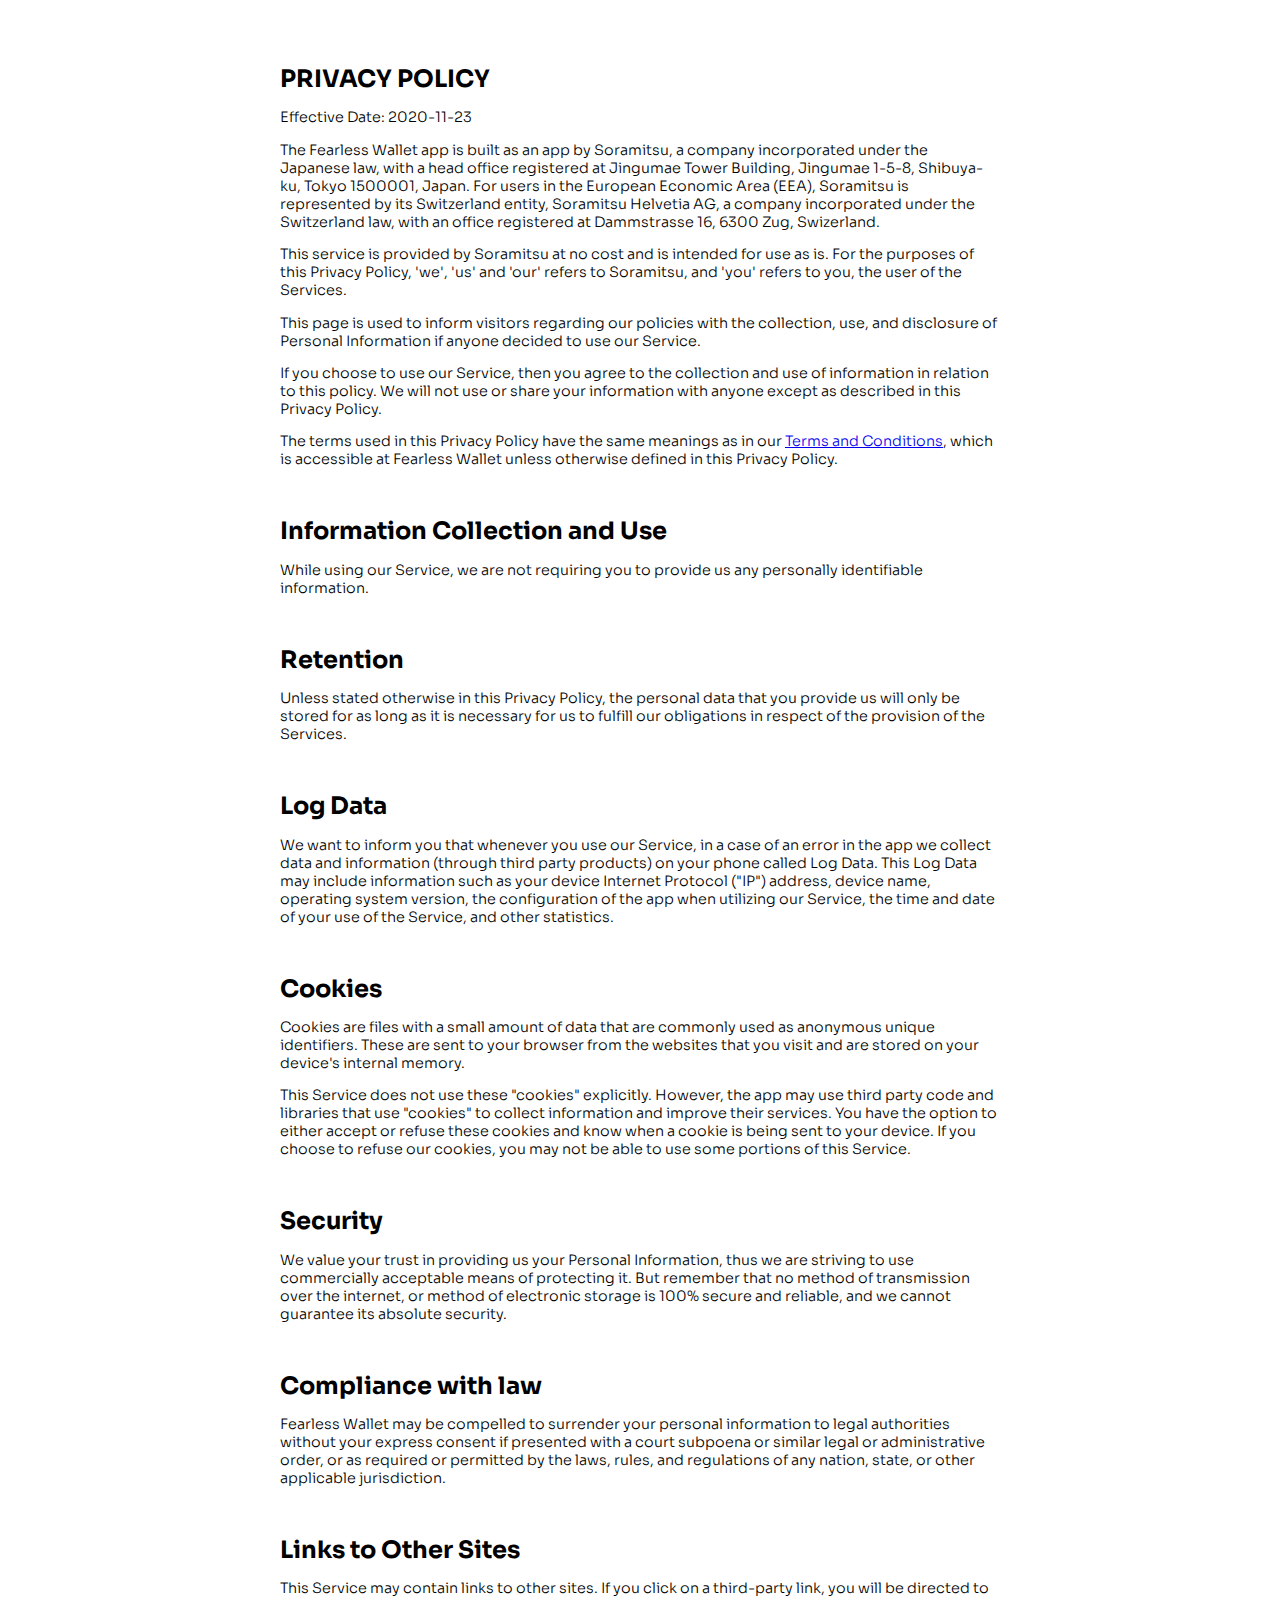
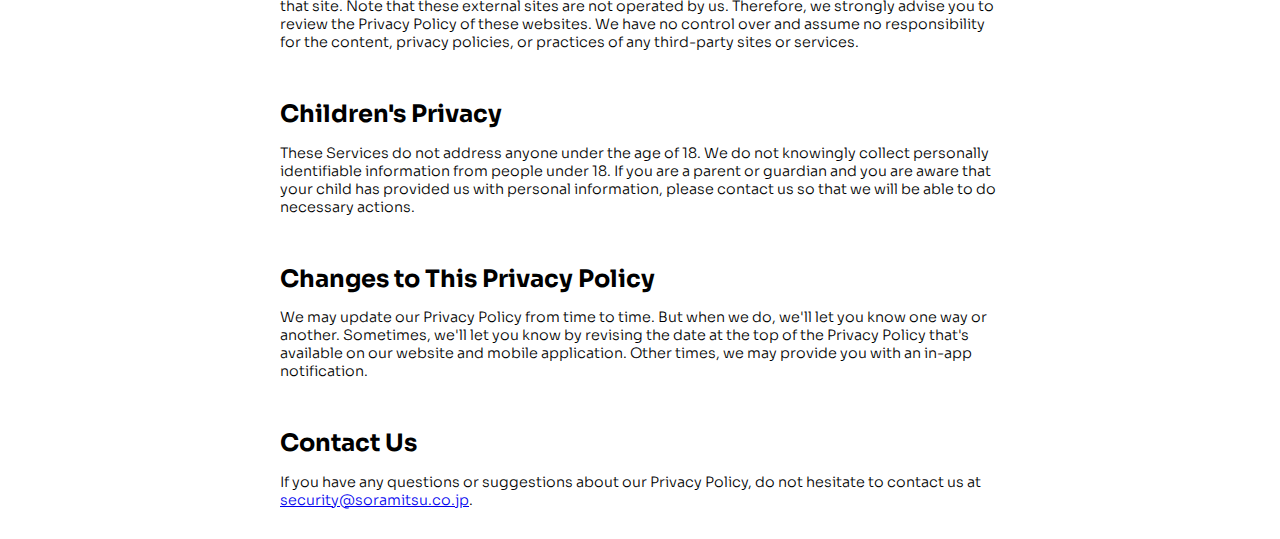
==== privacy/index.html @ eaf08caa "Update index.html" ====
<!doctype html>
<html lang="en">
<head>
    <meta charset="UTF-8">
    <meta name="viewport" content="width=device-width, height=device-height, initial-scale=1.0">
    <meta name="apple-mobile-web-app-capable" content="yes" />
	
	<link rel="apple-touch-icon" sizes="180x180" href="/apple-touch-icon.png">
	<link rel="icon" type="image/png" sizes="32x32" href="/favicon-32x32.png">
	<link rel="icon" type="image/png" sizes="16x16" href="/favicon-16x16.png">
	<link rel="manifest" href="/site.webmanifest">
	<link rel="mask-icon" href="/safari-pinned-tab.svg" color="#ff009a">
	<meta name="msapplication-TileColor" content="#ff009a">
	<meta name="theme-color" content="#ffffff">
	
    <base href="https://fearlesswallet.io/">
    <title>Fearless Wallet for the Decentralized Future on the Kusama Network</title>
	
	<meta name="title" property="title" content="Fearless Wallet for the Decentralized Future on the Kusama Network" />
	<meta name="description" property="description" content="Fearless is a mobile wallet for the Kusama network with support on iOS and Android platforms, the best user experience, fast performance, and secure storage." />
	<meta name="keywords" content="Fearless, Wallet, Kusama, Network, Decentralized, Future, Soramitsu, Polkadot, Polkaswap">
	<meta name="author" content="Soramitsu">
	
	<meta property="og:site_name" content="Fearless Wallet" />
	<meta property="og:title" content="Fearless Wallet for the Decentralized Future on the Kusama Network" />
	<meta property="og:description" content="Fearless is a mobile wallet for the Kusama network with support on iOS and Android platforms, the best user experience, fast performance, and secure storage." />
	<meta property="og:url" content="https://fearlesswallet.io/" />
	<meta property="og:type" content="website" />
	<meta property="og:image" content="https://fearlesswallet.io/fearless-share-image.jpg" />
	<meta property="og:image:secure_url" content="https://fearlesswallet.io/fearless-share-image.jpg" />
	<meta property="og:image:width" content="1280" />
	<meta property="og:image:height" content="640" />
	
	<meta name="twitter:title" content="Fearless Wallet for the Decentralized Future on the Kusama Network" />
	<meta name="twitter:card" content="summary_large_image" />
	<meta name="twitter:image" content="https://fearlesswallet.io/fearless-share-image.jpg" />
	<meta name="twitter:site" content="@fearlesswallet" />
    <meta name="twitter:description" content="Fearless is a mobile wallet for the Kusama network with support on iOS and Android platforms, the best user experience, fast performance, and secure storage." />
	
	<link rel="canonical" href="https://fearlesswallet.io/" />
    <link rel="preconnect" href="https://fonts.gstatic.com/" crossorigin>
    <link href="/css/slides.min.css?2" rel="stylesheet" type="text/css">
	<link href="/css/custom.css?6" rel="stylesheet" type="text/css">
    <link rel="stylesheet" as="font" href="https://fonts.googleapis.com/css2?family=SORA:wght@100;200;300;400;500;600;700;800&family=Material+Icons&display=swap"/>
    <style>
		.slides{font-family:'SORA',sans-serif;}
		.copy {overflow: auto; max-width: 720px; margin: auto; overflow: auto; padding: .5em;}
		h1, h2 {margin: 2em 0 .5em; font-size: 1.5em; font-weight: 700;}
		p {font-size: .9em; font-weight: 300;}
	    	a {text-decoration: underline;}
	</style>
	
</head>

<body class="slides stack animated noPreload">
	
<section class="slide fade-0 kenBurns">
  <div class="content">
    <div class="container">
      <div class="wrap">
		  <div class="ae-0 copy">
			  <h1>PRIVACY POLICY</h1>
			  <p>Effective Date: 2020-11-23</p>
			  <p>The Fearless Wallet app is built as an app by Soramitsu, a company incorporated under the Japanese law, with a head office registered at Jingumae Tower Building, Jingumae 1-5-8, Shibuya-ku, Tokyo 1500001, Japan. For users in the European Economic Area (EEA), Soramitsu is represented by its Switzerland entity, Soramitsu Helvetia AG, a company incorporated under the Switzerland law, with an office registered at Dammstrasse 16, 6300 Zug, Swizerland.</p>
			  <p>This service is provided by Soramitsu at no cost and is intended for use as is. For the purposes of this Privacy Policy, 'we', 'us' and 'our' refers to Soramitsu, and 'you' refers to you, the user of the Services.</p>
			  <p>This page is used to inform visitors regarding our policies with the collection, use, and disclosure of Personal Information if anyone decided to use our Service.</p>
			  <p>If you choose to use our Service, then you agree to the collection and use of information in relation to this policy. We will not use or share your information with anyone except as described in this Privacy Policy.</p>
			  <p>The terms used in this Privacy Policy have the same meanings as in our <a href="https://fearlesswallet.io/terms" target="_blank">Terms and Conditions</a>, which is accessible at Fearless Wallet unless otherwise defined in this Privacy Policy.</p>
			  <h2>Information Collection and Use</h2>
			  <p>While using our Service, we are not requiring you to provide us any personally identifiable information.</p>
			  <h2>Retention</h2>
			  <p>Unless stated otherwise in this Privacy Policy, the personal data that you provide us will only be stored for as long as it is necessary for us to fulfill our obligations in respect of the provision of the Services.</p>
			  <h2>Log Data</h2>
			  <p>We want to inform you that whenever you use our Service, in a case of an error in the app we collect data and information (through third party products) on your phone called Log Data. This Log Data may include information such as your device Internet Protocol ("IP") address, device name, operating system version, the configuration of the app when utilizing our Service, the time and date of your use of the Service, and other statistics.</p>
			  <h2>Cookies</h2>
			  <p>Cookies are files with a small amount of data that are commonly used as anonymous unique identifiers. These are sent to your browser from the websites that you visit and are stored on your device's internal memory.</p>
			  <p>This Service does not use these "cookies" explicitly. However, the app may use third party code and libraries that use "cookies" to collect information and improve their services. You have the option to either accept or refuse these cookies and know when a cookie is being sent to your device. If you choose to refuse our cookies, you may not be able to use some portions of this Service.</p>
			  <h2>Security</h2>
			  <p>We value your trust in providing us your Personal Information, thus we are striving to use commercially acceptable means of protecting it. But remember that no method of transmission over the internet, or method of electronic storage is 100% secure and reliable, and we cannot guarantee its absolute security.</p>
			  <h2>Compliance with law</h2>
			  <p>Fearless Wallet may be compelled to surrender your personal information to legal authorities without your express consent if presented with a court subpoena or similar legal or administrative order, or as required or permitted by the laws, rules, and regulations of any nation, state, or other applicable jurisdiction.</p>
			  <h2>Links to Other Sites</h2>
			  <p>This Service may contain links to other sites. If you click on a third-party link, you will be directed to that site. Note that these external sites are not operated by us. Therefore, we strongly advise you to review the Privacy Policy of these websites. We have no control over and assume no responsibility for the content, privacy policies, or practices of any third-party sites or services.</p>
			  <h2>Children's Privacy</h2>
			  <p>These Services do not address anyone under the age of 18. We do not knowingly collect personally identifiable information from people under 18. If you are a parent or guardian and you are aware that your child has provided us with personal information, please contact us so that we will be able to do necessary actions.</p>
			  <h2>Changes to This Privacy Policy</h2>
			  <p>We may update our Privacy Policy from time to time. But when we do, we'll let you know one way or another. Sometimes, we'll let you know by revising the date at the top of the Privacy Policy that's available on our website and mobile application. Other times, we may provide you with an in-app notification.</p>
			  <h2>Contact Us</h2>
			  <p>If you have any questions or suggestions about our Privacy Policy, do not hesitate to contact us at <a href="mailto:security@soramitsu.co.jp">security@soramitsu.co.jp</a>.</p>
		  </div>
		</div>
	  </div>
	</div>
</section>
<script src="https://ajax.googleapis.com/ajax/libs/jquery/3.5.1/jquery.min.js"></script>
<script src="/js/slides.min.js?2" type="text/javascript"></script>
<script src="/js/custom.js?3" type="text/javascript"></script>
</body>
</html>
---- css/slides.min.css ----
@charset "UTF-8";body,html,img{max-width:100%}.material-icons,.slides{-webkit-font-smoothing:antialiased}.button svg,.button svg *{pointer-events:none!important}.button,.container .wrap,.slides-form.center input,.slides-form.center textarea{text-align:center}.dialog,body,html{-webkit-tap-highlight-color:transparent}a,abbr,acronym,address,applet,article,aside,audio,b,big,blockquote,body,canvas,caption,center,cite,code,dd,del,details,dfn,div,dl,dt,em,embed,fieldset,figcaption,figure,footer,form,h1,h2,h3,h4,h5,h6,header,hgroup,hr,html,i,iframe,img,ins,kbd,label,legend,li,mark,menu,nav,object,ol,output,p,pre,q,ruby,s,samp,section,small,span,strike,strong,sub,summary,sup,table,tbody,td,tfoot,th,thead,time,tr,tt,u,ul,var,video{border:0;vertical-align:baseline;margin:0;padding:0}article,aside,details,figcaption,figure,footer,header,hgroup,menu,nav,section{display:block}.button,.button.actionButton,.dot,.dot:after,.material-icons,img{display:inline-block}li,ol,ul{list-style:none}blockquote,q{quotes:none}blockquote:after,blockquote:before,q:after,q:before{content:none}table{border-collapse:collapse;border-spacing:0}b,strong{font-weight:600}html{position:static!important;top:0!important;box-sizing:border-box;margin:0;padding:0;overflow:hidden;-webkit-backface-visibility:hidden;backface-visibility:hidden}*,:after,:before{box-sizing:inherit}body{width:100%;height:100%}body,html{overflow-x:hidden}html.scrollable,html.scrollable body{overflow-y:auto;-webkit-overflow-scrolling:touch}.button,.content,.slide{overflow:hidden}img.round{border-radius:999px}img.rounded{border-radius:6px}.slides{color:#fff;fill:#fff;-webkit-hyphens:none;-ms-hyphens:none;hyphens:none;background:#1a0022}.slides.bodyWhite{background:#fff}.slides.desktopSwipe{cursor:-webkit-grab}.slides.desktopSwipe:active{cursor:-webkit-grabbing}.slides.desktopSwipe .slide .container .wrap{cursor:inherit}.button{border-radius:3px;padding:14px 22px;color:#fff;border:none;outline:0;text-decoration:none;background:#1a0022;font-size:16px;line-height:1.5;font-weight:500;vertical-align:top;cursor:pointer;-webkit-backface-visibility:hidden;backface-visibility:hidden;letter-spacing:normal!important;position:relative;white-space:nowrap;transform:translate3d(0,0,0);box-shadow:0 1px 4px rgba(0,0,0,.1),0 2px 6px rgba(0,0,0,.1);-webkit-appearance:none;margin-bottom:10px;transition:.3s;-webkit-user-select:none!important;-moz-user-select:none!important;-ms-user-select:none!important;user-select:none!important}.button .material-icons,.button svg{vertical-align:middle;position:relative}.content,.slide.active{-webkit-backface-visibility:hidden}.button.actionButton:hover:not(:active),.button:hover{transform:translateY(0)!important}@media (max-width:767px){.button{max-width:100%;white-space:normal}}.material-icons,.music-96 .sc-trackslist a,.navigation li[data-title]:before,.noBr,.nobr,.nowrap,.panel .sections .menu,.panel .sections>div,.truncate{white-space:nowrap}.popup .button,.slide .button{margin-left:5px;margin-right:5px}.popup .button.small,.slide .button.small{margin-left:4px;margin-right:4px}.button.wide{margin-left:0!important;margin-right:0!important}.button .material-icons{margin-right:8px;font-size:20px;top:-2px;-webkit-user-select:none!important;-moz-user-select:none!important;-ms-user-select:none!important;user-select:none!important}.button .material-icons.small{font-size:17px;bottom:1px}.button .material-icons.right{margin-left:8px;margin-right:0}.button svg{width:20px;height:20px;margin-top:-3px;margin-right:10px}.button svg.right{margin-right:0;margin-left:10px}.button.actionButton{height:42px;width:42px;padding:12px;border-radius:25px;z-index:999;background:rgba(0,0,0,.3);line-height:1;box-shadow:0 0 0 1px rgba(255,255,255,.05);cursor:pointer;-ms-touch-action:manipulation;touch-action:manipulation;vertical-align:top}.button.actionButton svg{width:18px;height:18px;fill:#fff!important;top:2px;vertical-align:bottom}.button.actionButton svg,.button.play svg,.button:not(.stroke) svg,.panel svg:not(.noFill),.slide.whiteSlide .button.actionButton svg{fill:#fff}.button.actionButton .material-icons{margin:0;position:relative;left:-3px;top:-3px;font-size:24px}.button.actionButton.big{width:50px;height:50px;padding:16px}.button.actionButton.big .material-icons{font-size:24px}.button.actionButton.big svg{width:22px;height:22px;left:-2px;top:0}.button.actionButton.stroke{box-shadow:none;padding:10px}.button.actionButton.rounded{border-radius:6px}.button.actionButton.sound [class*=sound-]{position:absolute;opacity:0;transition:.5s;left:13px;top:16px}.button.actionButton.sound.stroke [class*=sound-]{left:11px;top:14px}.button.actionButton.sound.playing .sound-on,.button.actionButton.sound:not(.playing) .sound-off{opacity:1}.button.actionButton.transparent{background-color:transparent}.button.stroke,.button.thin-stroke{background-color:transparent!important;color:#1a0022}.button:hover{box-shadow:0 2px 4px rgba(0,0,0,.15),0 3px 9px rgba(0,0,0,.15);opacity:1;transition:.35s!important}.button:hover:after{opacity:.5}.button:active{box-shadow:0 3px 6px 0 rgba(0,0,0,.1),0 0 10px 0 rgba(0,0,0,.1),0 1px 4px -1px rgba(0,0,0,.1);transform:translateY(2px)!important;transition:.35s!important}.button.shade:after,.dot:after{transition:.25s;content:""}.button:active:after{opacity:1}.button.uppercase{font-size:15px;padding-top:15px;padding-bottom:15px}.button.lowercase{text-transform:lowercase;letter-spacing:0;font-weight:300}.button.round{border-radius:99px;padding-left:28px;padding-right:28px}.button.rounded{border-radius:6px}.button.rectangular{border-radius:1px}.button.square{border-radius:0}.button.thin-stroke{font-weight:300;border:1px solid;padding:13px 21px}.slide.whiteSlide .button.thin-stroke{color:#1a0022}.button.thin-stroke.small{padding:9px 15px}.button.stroke{border:2px solid;padding:12px 20px}.slide.whiteSlide .button.stroke{color:#1a0022}.button.stroke.round{padding-left:26px;padding-right:26px}.button.stroke.uppercase{padding-top:13px;padding-bottom:13px}.button.stroke.uppercase svg{margin-bottom:-2px}.button.stroke.uppercase.small{padding:11px 15px}.button.stroke.small{border:1px solid;padding-top:9px;padding-bottom:9px}@media (min-width:768px){.button.stroke.big{padding:14px 28px}.button.stroke.big.uppercase{padding-top:16px;padding-bottom:16px}}.button.stroke:not(.flat):hover{box-shadow:inset 0 -100px 0 rgba(41,41,41,.05),0 4px 6px 0 rgba(0,0,0,.1),0 1px 10px 0 rgba(0,0,0,.1),0 2px 4px -1px rgba(0,0,0,.1)}.button.empty,.button.flat:not(:hover){box-shadow:none}.button.small{font-size:15px;font-weight:500;padding:10px 16px}.button.small .material-icons{vertical-align:bottom;position:relative;font-size:18px;margin-right:8px;bottom:1px}.button.small .material-icons.right{margin-left:8px;margin-right:0}.button.small svg{width:16px;height:16px;margin-right:10px;top:0}.button.small svg.right{margin-right:0;margin-left:10px}.button.small.round{padding-left:18px;padding-right:18px}.button.small.rounded{border-radius:6px}.button.small.uppercase{font-size:12px;padding:12px 16px;letter-spacing:.125em}.button.small.uppercase.round{padding-left:19px;padding-right:19px}@media (min-width:768px){.button.big{font-size:20px;padding:16px 26px}.button.big.round{padding-left:28px;padding-right:28px}.button.big.rounded{border-radius:7px}.button.big.uppercase{font-size:16px;padding:19px 28px}.button.big.uppercase.round{padding-left:32px;padding-right:32px}.button.big .material-icons{margin-right:10px;font-size:24px;top:-2px}.button.big .material-icons.right{margin-left:10px;margin-right:0}.button.big svg{width:24px;height:24px;margin-right:11px;top:0}.button.big svg.right{margin-right:0;margin-left:11px}}.button.empty,.button.hollow{padding:0!important;background-color:transparent!important;font-size:0!important}.button.empty{margin:0}.button.hollow{box-shadow:none!important}.button.hollow svg{margin:0}.button.shade{position:relative}.button.shade:after{position:absolute;top:0;left:0;width:100%;height:100%;background:#292929;opacity:0}.button.shade:hover:after{opacity:.15}.button.shade:active:after{opacity:.2}.button.play{width:90px;height:90px;border-radius:50%;padding:27px;margin-left:0;margin-right:0}.button.play svg{width:35px;height:36px;margin:0}.button.play.small{width:60px;height:60px;border-radius:50%;padding:22px 19px}.button.play.small svg{fill:#fff;width:23px;height:23px;top:-3px}.button.play:hover{transform:scale(1.05)}.button.gradient{position:relative}.button.gradient:before{content:"";position:absolute;top:0;left:0;width:100%;height:100%;background:linear-gradient(to bottom,#fff 0,#1a0022 100%);z-index:-1;opacity:.1}.form-group-left{border-top-right-radius:0!important;border-bottom-right-radius:0!important;margin-right:0!important}.form-group-center{border-radius:0!important;margin-right:0!important;margin-left:0!important}.form-group-right{border-top-left-radius:0!important;border-bottom-left-radius:0!important;margin-left:0!important}.slide.whiteSlide .button.white:hover{box-shadow:0 4px 6px 0 rgba(0,0,0,.1),0 1px 10px 0 rgba(0,0,0,.1)}.slide.whiteSlide .button.white:hover:after{opacity:.3}.roundButton{border-radius:50px;height:50px;width:50px;padding:14px;margin:5px}.roundButton svg{bottom:2px}@media (max-width:319px){.button.uppercase,.uppercase{letter-spacing:.07em}}.button.uppercase{letter-spacing:.125em!important;text-indent:-.1em!important;font-weight:700!important}.material-icons{font-family:"Material Icons";font-weight:400;font-style:normal;font-size:24px;line-height:1;text-transform:none;letter-spacing:normal;word-wrap:normal;direction:ltr;text-rendering:optimizeLegibility;-moz-osx-font-smoothing:grayscale;-webkit-font-feature-settings:"liga";font-feature-settings:"liga"}.material-icons.md-18{font-size:18px}.material-icons.md-24{font-size:24px}.material-icons.md-36{font-size:36px}.material-icons.md-48{font-size:48px}.slide.whiteSlide svg:not(.noFill){fill:#1a0022}.embedContainer,.svgContainer{position:relative;width:100%;height:0;padding:0}.embedContainer .scale,.svgContainer svg.scale{position:absolute;height:100%;width:100%;left:0;top:0}.dots{font-size:0}.dot{padding:7px}.dot:after{width:6px;height:6px;background:#fff;border-radius:50%;opacity:.5}.dot.big .dot:after{width:14px;height:14px}.slide.whiteSlide .dot:after{background:#1a0022}.slides:not(.mobile).dot:hover:after{transform:scale(1.333333);opacity:1}.dot.selected:after,.dot:active:after{opacity:1;transform:scale(1.675)}.tabs{color:#fff;max-width:260px;border-radius:5px}.tabs li{padding:16px 20px;letter-spacing:2.5px;font-size:12px;transition:.15s;margin-top:-1px;border:1px solid rgba(255,255,255,.3)}.tabs li:not(:last-child){border-bottom:0}.tabs li:first-child{border-radius:6px 6px 0 0}.tabs li:last-child{border-radius:0 0 6px 6px}.tabs li.selected{background:#fff;color:#1a0022}.slide.whiteSlide .tabs li{border-color:#e5e5e5;color:#1a0022}.slide.whiteSlide .tabs li.selected{background:#1a0022;border-color:#1a0022;color:#fff}.links li{font-size:17px;letter-spacing:0;padding:4px 0}.slides-form,.slides-form button{font-family:inherit}.slides-form .label,.slides-form label{display:block;font-size:14px;margin-top:12px;margin-bottom:2px}.slides-form .label.uppercase,.slides-form label.uppercase{font-size:14px}.slides-form input[type=email],.slides-form input[type=name],.slides-form input[type=number],.slides-form input[type=password],.slides-form input[type=tel],.slides-form input[type=text],.slides-form select,.slides-form textarea{font-family:inherit;position:relative;background:#fff;padding:16px;border:none;font-size:16px;color:#242424;outline:0;border-radius:3px;width:100%;-webkit-appearance:none;-moz-appearance:none;appearance:none;border:1px solid rgba(0,0,0,.1);transition:.15s}.slides-form input[type=email].flat,.slides-form input[type=email]:focus,.slides-form input[type=email]:hover,.slides-form input[type=name].flat,.slides-form input[type=name]:focus,.slides-form input[type=name]:hover,.slides-form input[type=number].flat,.slides-form input[type=number]:focus,.slides-form input[type=number]:hover,.slides-form input[type=password].flat,.slides-form input[type=password]:focus,.slides-form input[type=password]:hover,.slides-form input[type=tel].flat,.slides-form input[type=tel]:focus,.slides-form input[type=tel]:hover,.slides-form input[type=text].flat,.slides-form input[type=text]:focus,.slides-form input[type=text]:hover,.slides-form select.flat,.slides-form select:focus,.slides-form select:hover,.slides-form textarea.flat,.slides-form textarea:focus,.slides-form textarea:hover{border-color:rgba(0,0,0,.2)}.slides-form input[type=email]:focus,.slides-form input[type=name]:focus,.slides-form input[type=number]:focus,.slides-form input[type=password]:focus,.slides-form input[type=tel]:focus,.slides-form input[type=text]:focus,.slides-form select:focus,.slides-form textarea:focus{border-color:#2196F3;z-index:10}.slides-form input[type=email]:focus::-webkit-input-placeholder,.slides-form input[type=name]:focus::-webkit-input-placeholder,.slides-form input[type=number]:focus::-webkit-input-placeholder,.slides-form input[type=password]:focus::-webkit-input-placeholder,.slides-form input[type=tel]:focus::-webkit-input-placeholder,.slides-form input[type=text]:focus::-webkit-input-placeholder,.slides-form select:focus::-webkit-input-placeholder,.slides-form textarea:focus::-webkit-input-placeholder{color:#242424;font-weight:400;opacity:0}.slides-form input[type=email]:focus:-moz-placeholder,.slides-form input[type=name]:focus:-moz-placeholder,.slides-form input[type=number]:focus:-moz-placeholder,.slides-form input[type=password]:focus:-moz-placeholder,.slides-form input[type=tel]:focus:-moz-placeholder,.slides-form input[type=text]:focus:-moz-placeholder,.slides-form select:focus:-moz-placeholder,.slides-form textarea:focus:-moz-placeholder{color:#242424;font-weight:400;opacity:0}.slides-form input[type=email]:focus::-moz-placeholder,.slides-form input[type=name]:focus::-moz-placeholder,.slides-form input[type=number]:focus::-moz-placeholder,.slides-form input[type=password]:focus::-moz-placeholder,.slides-form input[type=tel]:focus::-moz-placeholder,.slides-form input[type=text]:focus::-moz-placeholder,.slides-form select:focus::-moz-placeholder,.slides-form textarea:focus::-moz-placeholder{color:#242424;font-weight:400;opacity:0}.slides-form input[type=email]:focus:-ms-input-placeholder,.slides-form input[type=name]:focus:-ms-input-placeholder,.slides-form input[type=number]:focus:-ms-input-placeholder,.slides-form input[type=password]:focus:-ms-input-placeholder,.slides-form input[type=tel]:focus:-ms-input-placeholder,.slides-form input[type=text]:focus:-ms-input-placeholder,.slides-form select:focus:-ms-input-placeholder,.slides-form textarea:focus:-ms-input-placeholder{color:#242424;font-weight:400;opacity:0}.slides-form input[type=email]:not(textarea).round,.slides-form input[type=name]:not(textarea).round,.slides-form input[type=number]:not(textarea).round,.slides-form input[type=password]:not(textarea).round,.slides-form input[type=tel]:not(textarea).round,.slides-form input[type=text]:not(textarea).round,.slides-form select:not(textarea).round,.slides-form textarea:not(textarea).round{border-radius:22px;padding-left:22px;padding-right:22px}.slides-form input[type=email].rounded,.slides-form input[type=name].rounded,.slides-form input[type=number].rounded,.slides-form input[type=password].rounded,.slides-form input[type=tel].rounded,.slides-form input[type=text].rounded,.slides-form select.rounded,.slides-form textarea.rounded{border-radius:6px}.slides-form input[type=email]:after,.slides-form input[type=name]:after,.slides-form input[type=number]:after,.slides-form input[type=password]:after,.slides-form input[type=tel]:after,.slides-form input[type=text]:after,.slides-form select:after,.slides-form textarea:after{content:"";position:absolute;top:0;left:0;right:0;bottom:0;background:#fff}@media (min-width:768px){.slides-form input[type=email],.slides-form input[type=name],.slides-form input[type=number],.slides-form input[type=password],.slides-form input[type=tel],.slides-form input[type=text],.slides-form select,.slides-form textarea{max-width:300px}}.slides-form input[type=email]::-webkit-input-placeholder,.slides-form input[type=name]::-webkit-input-placeholder,.slides-form input[type=number]::-webkit-input-placeholder,.slides-form input[type=password]::-webkit-input-placeholder,.slides-form input[type=tel]::-webkit-input-placeholder,.slides-form input[type=text]::-webkit-input-placeholder,.slides-form select::-webkit-input-placeholder,.slides-form textarea::-webkit-input-placeholder{color:#242424;font-weight:400;opacity:.5}.slides-form input[type=email]:-moz-placeholder,.slides-form input[type=name]:-moz-placeholder,.slides-form input[type=number]:-moz-placeholder,.slides-form input[type=password]:-moz-placeholder,.slides-form input[type=tel]:-moz-placeholder,.slides-form input[type=text]:-moz-placeholder,.slides-form select:-moz-placeholder,.slides-form textarea:-moz-placeholder{color:#242424;font-weight:400;opacity:.5}.slides-form input[type=email]::-moz-placeholder,.slides-form input[type=name]::-moz-placeholder,.slides-form input[type=number]::-moz-placeholder,.slides-form input[type=password]::-moz-placeholder,.slides-form input[type=tel]::-moz-placeholder,.slides-form input[type=text]::-moz-placeholder,.slides-form select::-moz-placeholder,.slides-form textarea::-moz-placeholder{color:#242424;font-weight:400;opacity:.5}.slides-form input[type=email]:-ms-input-placeholder,.slides-form input[type=name]:-ms-input-placeholder,.slides-form input[type=number]:-ms-input-placeholder,.slides-form input[type=password]:-ms-input-placeholder,.slides-form input[type=tel]:-ms-input-placeholder,.slides-form input[type=text]:-ms-input-placeholder,.slides-form select:-ms-input-placeholder,.slides-form textarea:-ms-input-placeholder{color:#242424;font-weight:400;opacity:.5}.slides-form input[type=email],.slides-form input[type=name],.slides-form input[type=number],.slides-form input[type=password],.slides-form input[type=tel],.slides-form input[type=text],.slides-form select{height:52px;padding:0 16px}.slides-form textarea{font-weight:400;line-height:1.5;padding-top:10px!important;max-height:200px;max-width:100%;min-height:52px}.slides-form textarea.d{border-radius:15px!important}.slides-form textarea.round{border-radius:22px!important}.slides-form select{background-image:url('data:image/svg+xml;charset=UTF-8,<svg xmlns="http://www.w3.org/2000/svg" width="37" height="7"><path fill="rgb(23,23,23)" d="M14.022 0l5.978 6 6-6z"/></svg>');background-repeat:no-repeat;background-position:right;-webkit-appearance:none;-moz-appearance:none;appearance:none}.slides-form button[type=submit],.slides-form input[type=email],.slides-form input[type=name],.slides-form input[type=number],.slides-form input[type=password],.slides-form input[type=submit],.slides-form input[type=tel],.slides-form input[type=text],.slides-form select,.slides-form textarea{margin:5px}@media (min-width:768px){.slides-form button[type=submit],.slides-form input[type=email],.slides-form input[type=name],.slides-form input[type=number],.slides-form input[type=password],.slides-form input[type=submit],.slides-form input[type=tel],.slides-form input[type=text],.slides-form select,.slides-form textarea{max-width:300px}}@media (max-width:768px){.slides-form button[type=submit],.slides-form input[type=email],.slides-form input[type=name],.slides-form input[type=number],.slides-form input[type=password],.slides-form input[type=submit],.slides-form input[type=tel],.slides-form input[type=text],.slides-form select,.slides-form textarea{margin-left:auto!important;margin-right:auto!important;width:100%;display:block!important}}.slides-form button[type=submit].wide,.slides-form input[type=email].wide,.slides-form input[type=name].wide,.slides-form input[type=number].wide,.slides-form input[type=password].wide,.slides-form input[type=submit].wide,.slides-form input[type=tel].wide,.slides-form input[type=text].wide,.slides-form label.wide,.slides-form select.wide,.slides-form textarea.wide{max-width:100%;width:100%;margin-left:0!important;margin-right:0!important}@media (min-width:769px){.slides-form input.pair{width:50%!important;max-width:50%!important;border-top-right-radius:0!important;border-bottom-right-radius:0!important;margin-left:0;margin-right:0}.slides-form input.pair+.pair{width:calc(50% + 1px)!important;max-width:calc(50% + 1px)!important;margin-left:-1px;border-radius:0 3px 3px 0!important}}.toLeft,[class*=fix-]{margin-right:auto!important}.container,.content,.popup:not(.youtube) .background iframe,.slide,.slide:not(.youtube) .background iframe{width:100%;height:100%}.slide{position:fixed;background:#1a0022;color:#fff;z-index:10}.slide.active{transform-style:preserve-3d;backface-visibility:hidden}.mobile .slide{visibility:hidden}.mobile .slide.active{visibility:visible}.slide.whiteSlide{color:#1a0022;background:#fff}.content{position:absolute;backface-visibility:hidden;top:0;left:0;z-index:100;-webkit-overflow-scrolling:touch}.content.scrollBar,.sidebar{overflow-y:auto}.windows .defaultScroll .content{overflow:auto;overflow-x:hidden}.mobile .content{overflow:auto;overflow-x:hidden;-webkit-overflow-scrolling:touch}.container .wrap .overflowHidden,.pad,.slide.video .background,.videoThumbnail{overflow:hidden}.fade .content{background:rgba(0,0,0,.6)}.dropdown.share li:after,.fade-1 .content{background:rgba(0,0,0,.1)}.fade-2 .content{background:rgba(0,0,0,.2)}.fade-3 .content{background:rgba(0,0,0,.3)}.fade-4 .content{background:rgba(0,0,0,.4)}.fade-5 .content{background:rgba(0,0,0,.5)}.fade-6 .content{background:rgba(0,0,0,.6)}.fade-7 .content{background:rgba(0,0,0,.7)}.fade-8 .content{background:rgba(0,0,0,.8)}.fade-9 .content{background:rgba(0,0,0,.9)}.whiteSlide[class*=fade] .content{background:rgba(255,255,255,.85)}.container{display:table;table-layout:fixed;position:relative}.container .wrap{display:table-cell;vertical-align:middle;overflow:hidden}.container .wrap .spaceWrap,.container .wrap.spaceWrap,.container .wrap:not(.noSpaces){padding:120px calc(8% + 15px)}.container .wrap *{-webkit-user-select:text;-moz-user-select:text;-ms-user-select:text;user-select:text}.popup .background,.slide .background{position:absolute;top:0;left:0;width:100%;height:100%;background-position:center;background-size:cover;-webkit-backface-visibility:hidden;backface-visibility:hidden}.popup .background iframe,.slide .background iframe{border:0;position:absolute;top:0;left:0}.pad,.videoThumbnail.rounded{border-radius:6px}.fix-1-12{max-width:80px!important}.fix-2-12{max-width:180px!important}.fix-3-12{max-width:280px!important}.fix-4-12{max-width:380px!important}.fix-5-12{max-width:480px!important}.fix-6-12{max-width:580px!important}.fix-7-12{max-width:680px!important}.fix-8-12{max-width:780px!important}.fix-9-12{max-width:880px!important}.fix-10-12{max-width:980px!important}.fix-11-12{max-width:1080px!important}.fix-12-12{max-width:1180px!important}[class*=fix-]{width:100%!important;margin-left:auto!important;float:none}.toLeft{margin-left:0!important}.toCenter,.toRight{margin-left:auto!important}.toRight{margin-right:0!important;float:right}.toCenter{margin-right:auto!important}.dropdownTrigger,.popupTrigger,.sidebarTrigger{cursor:pointer}.shiftImage{margin-top:-15%;margin-bottom:-100%}.shiftImageVertical{margin-right:-100%;max-width:none}.slide.video .background video{position:absolute;top:50%;left:50%;min-width:100%;min-height:100%;width:auto;height:auto;z-index:-100;transform:translateX(-50%) translateY(-50%);background-size:cover}.slide.video .background video::-webkit-media-controls{display:none!important}.slide.video .background video::-webkit-media-controls-panel{display:none!important;-webkit-appearance:none}.slide.video .background video::-webkit-media-controls-start-playback-button{display:none!important;-webkit-appearance:none}html:not(.mobile) .slide.video .background[style]{background:0 0!important}.mobile .slide.video .background[style] video{display:none}.videoThumbnail{cursor:pointer;position:relative;font-size:0;line-height:0;transition:.5s}.videoThumbnail:before{content:"";position:absolute;top:0;left:0;height:100%;width:100%;background:url(../assets/svg/video-icon.svg) center center no-repeat;transition:.5s}.videoThumbnail:not(.noTint):hover:after{background-color:rgba(0,0,0,.15)}.videoThumbnail:hover{transform:scale(1.025)}.videoThumbnail:hover:before{transform:scale(1.1);transition:.25s}.videoThumbnail:active:before{opacity:.8}.videoThumbnail.small{max-width:200px;display:block}.videoThumbnail.small:before{background-size:44px}.button.empty.shadow:hover,.shadow{box-shadow:0 10px 40px rgba(0,0,0,.2)}.pad{padding:40px;color:#1a0022;background:#fff;box-shadow:0 1px 4px rgba(0,0,0,.1),0 2px 6px rgba(0,0,0,.1)}.pad.shadow,.pad.shadowHover:hover{box-shadow:0 10px 40px rgba(0,0,0,.2)}.pad.shadow.stroke{background:0 0;transition:.15s;color:#fff}.pad.shadow.stroke:hover{background:#fff;color:#1a0022;transition:.15s}.pad.shadowHover{transition:.5s}.pad small{font-size:15px;line-height:1.45;margin:15px 0}.resizing .equalElement{transition:0s!important}.hr{position:relative;height:1px;width:100%}@media (max-width:1023px){.shiftImage{margin-top:0!important;margin-bottom:0!important}.shiftImageVertical{margin-right:0!important;max-width:100%!important}}@media (min-width:1024px){.hideForDesktop{display:none!important}.showForDesktop{display:block!important}}@media (max-width:1024px){.hideForTablet{display:none!important}.showForTablet{display:block!important}.showForTabletInline{display:inline!important}}@media (max-width:767px){.pad.collapse,.pad.shadow{box-shadow:none}.pad.collapse{background:inherit;color:inherit;border:none;padding:0!important;overflow:inherit;border-radius:0;transition:0s!important}.hideForPhablet{display:none!important}}@media (max-width:768px){.showForPhablet{display:block!important}.showForPhabletInline{display:inline!important}}@media (max-width:435px){.hideForPhone{display:none!important}.showForPhone{display:block!important}.showForPhoneInline{display:inline!important}}html.mobile .hideForMobile{display:none!important}html.mobile .showForMobile{display:block!important}html.mobile .showForMobileInline{display:inline!important}.helpBubble{cursor:pointer}.helpBubble:after{content:"?";font-size:14px;width:17px;height:17px;line-height:1.2;background:#1a0022;opacity:.3;color:#fff;border-radius:50%;display:inline-block;margin-left:4px;font-weight:700;transition:.25s}.helpBubble .helpMessage{background:rgba(255,255,255,.98);color:#1a0022;font-size:15px;line-height:1.4;border-radius:5px;position:absolute;z-index:10;box-shadow:0 1px 8px rgba(0,0,0,.07),0 6px 8px rgba(0,0,0,.05);padding:17px;text-align:left;bottom:50%;margin-bottom:10px;transform:translateY(10px) scale(.95);transition:.25s;opacity:0;pointer-events:none;color:rgba(48,48,48,.7)}.mobile .simplifiedMobile .panel.hideOnScroll,.panel,.scroll .panel.hideOnScroll{position:fixed}.panel.black,.panel.white{box-shadow:0 1px 1px rgba(0,0,0,.07)}.panel.bottom,.side{bottom:0}.helpBubble .helpMessage strong{color:#303030}.helpBubble:hover .helpMessage{pointer-events:all;transform:translateY(0) scale(1);opacity:1}.helpBubble:hover:after{opacity:1}.panel{left:0;width:100%;padding:10px 30px;z-index:200;text-align:center;font-size:16px;pointer-events:none;-webkit-backface-visibility:hidden;backface-visibility:hidden;-webkit-user-select:none;-moz-user-select:none;-ms-user-select:none;user-select:none;transform:translate3d(0,0,0)}.panel.top{top:0}.panel.white{background:rgba(255,255,255,.975)!important}.panel.black{background-color:rgba(0,0,0,.8)!important}.animateOnEvent .panel.top,.animated .panel.top,.hidePanel-top .panel.top.hideOnScroll,.slides.firstSlide .panel.top.exceptFirstSlide,.slides.lastSlide .panel.top.exceptLastSlide,.slides:not(.firstSlide) .panel.top.firstSlideOnly,.slides:not(.firstSlide):not(.lastSlide) .panel.top.firstAndLastSlidesOnly,.slides:not(.lastSlide) .panel.top.lastSlideOnly{transform:translate3d(0,-100%,0);opacity:0}.animateOnEvent .panel.bottom,.animated .panel.bottom,.hidePanel-bottom .panel.bottom.hideOnScroll,.slides.firstSlide .panel.bottom.exceptFirstSlide,.slides.lastSlide .panel.bottom.exceptLastSlide,.slides:not(.firstSlide) .panel.bottom.firstSlideOnly,.slides:not(.firstSlide):not(.lastSlide) .panel.bottom.firstAndLastSlidesOnly,.slides:not(.lastSlide) .panel.bottom.lastSlideOnly{transform:translate3d(0,100%,0);opacity:0}.page-loaded .animateOnEvent .panel,.page-loaded .animated .panel{transition:transform .5s,opacity .5s,padding .5s;transform:translate3d(0,0,0);opacity:1}.slides.whiteSlide .panel{color:#1a0022}.mobile .simplifiedMobile .panel.hideOnScroll.top.hide,.scroll .panel.hideOnScroll.top.hide{transform:translateY(-100%)!important;opacity:0}.mobile .simplifiedMobile .panel.hideOnScroll.bottom.hide,.scroll .panel.hideOnScroll.bottom.hide{transform:translateY(100%)!important;opacity:0}.panel .sections{display:table;width:100%;font-size:0}.panel .sections>div{display:table-cell;vertical-align:middle;text-align:center;width:33.33333%;font-size:16px;height:50px}.panel .sections>div.auto{width:.1%}.panel .sections>div *{pointer-events:all}.panel .sections>div.left{text-align:left}.panel .sections>div.left ul.crop{padding-left:0}.panel .sections>div.left ul.crop li:first-child{margin-left:0}.panel .sections>div.left.space{padding-right:20px}.panel .sections>div.right{text-align:right}.panel .sections>div.right ul.crop{padding-right:0}.panel .sections>div.right ul.crop li:last-child{margin-right:0}.panel .sections>div.right.space{padding-left:20px}.panel .sections>div.center.space{padding:0 20px}.panel .sections.hidden{display:none}.panel .sections .menu{display:inline-block;padding:0 12px;font-size:0}.panel .sections .menu svg{width:20px;height:20px;vertical-align:bottom}.panel .sections .menu li{font-size:16px;font-weight:400;display:inline-block;margin:0 10px}.panel .hidden,.panel .hidden *,.side.compact .navigation li:after{display:none}.panel .sections .menu li a{padding:0 7px;opacity:.8}.panel .sections .menu li a:hover{opacity:1}.panel .sections .menu.uppercase li{font-size:12px;margin:0 10px;letter-spacing:.125em;font-weight:600!important}.panel .sections .menu.uppercase li svg{position:relative;top:2px}.panel svg{vertical-align:text-bottom;transition:.35s}.dialog li,.navigation ul,.panel .button:not(.actionButton){vertical-align:middle}.panel img{max-width:none}.slides.whiteSlide .panel svg{fill:#1a0022}.panel .button{margin:0}.panel .button+.button{margin-left:10px}.panel .button:not(.actionButton):hover:not(:active){transform:translateY(0)!important;box-shadow:0 0 0 1px rgba(255,255,255,.05),0 4px 6px 0 rgba(0,0,0,.1),0 1px 10px 0 rgba(0,0,0,.1)}.panel .nextSlide,.panel .prevSlide{width:24px;height:24px;transition:.25s}.panel .nextSlide svg,.panel .prevSlide svg{width:18px;height:18px}.slides.whiteSlide .panel .actionButton svg{fill:#fff}.firstSlide .panel .prevSlide,.lastSlide .panel .nextSlide{opacity:0;pointer-events:none;cursor:default}.navigation li,.nextSlide,.prevSlide{cursor:pointer}.firstSlide .panel.bottom .nextSlide svg{animation:animateArrow 4s infinite}.panel .panelIcon{position:relative;top:5px}.progress-bar,.side{position:fixed;top:0}@keyframes animateArrow{100%,80%{transform:translateY(0)}90%{transform:translateY(10px)}}.nextSlide:hover,.prevSlide:hover{transition:.15s}.nextSlide:active,.prevSlide:active{opacity:.75}.firstSlide.lastSlide .nextSlide,.firstSlide.lastSlide .prevSlide{opacity:0}.progress-bar{left:0;height:4px;width:0%;transition:width 1s,opacity 1s;z-index:1000;opacity:1}.progress-bar.loaded{width:100%;opacity:0;transition:width 0s,opacity .25s 1s}.side{right:0;height:100%;z-index:100;padding:70px 4%;pointer-events:none;opacity:1;transition:opacity .5s;transform:translate3d(0,0,0)}@media (min-width:1380px){.side{padding-left:55px;padding-right:55px}}.side.large{padding:calc(5.56% + 50px) 5%}.side.left{left:0;right:inherit}.side.right{right:0;left:inherit}.side.compact{padding:30px 4%}.side.compact .navigation li{width:15px;height:7px;margin:0;box-shadow:none;border-radius:0;background:#fff;opacity:.2;padding:1px;cursor:pointer}.side.compact .navigation li.selected,.side.compact .navigation li:hover{opacity:1}.side.compact .navigation li:before{margin:0 8px!important;top:-10px}.whiteSlide .side.compact .navigation li{background:#1a0022}.side.compact:not(.square) .navigation li:first-child{border-radius:10px 10px 0 0}.side.compact:not(.square) .navigation li:last-child{border-radius:0 0 10px 10px}.panel .side{position:relative;display:inline;height:auto;padding:0}.slides.whiteSlide .side svg:not([fill]){fill:#1a0022}.navigation{display:table;height:100%}.navigation ul{display:table-cell}.navigation *{pointer-events:all}.navigation li{fill:#fff;display:block;background:0 0;padding:9px;margin:0 -9px;position:relative}.navigation li:after{content:"";display:block;width:15px;height:15px;border-radius:7px;opacity:.5;background:#fff;box-shadow:0 0 1px #303030;transition:.25s}.navigation li.selected:after,.navigation li:hover:after{opacity:1}.navigation li[data-title]:before{content:attr(data-title);position:absolute;right:100%;top:1px;background:rgba(0,0,0,.7);color:#fff;font-size:14px;min-width:50px;border-radius:6px;padding:7px 12px;font-weight:500;display:inline-block;text-align:center;box-shadow:0 0 0 1px rgba(255,255,255,.1);pointer-events:none;visibility:hidden}.dropdown.show,.navigation li:hover:before{visibility:visible}.left .navigation li:before{left:100%;right:auto}.panel.bottom .navigation li:before{transform:translateY(-100%) translateX(-50%);left:14px;top:-2px}.medium .navigation.default li:after{width:10px;height:10px;border-radius:5px}.small .navigation.default li:after{width:6px;height:6px;border-radius:3px}.stroke .navigation.default li:after{border-color:#fff;border-style:solid;border-width:2px;background-color:transparent}.stroke.small .navigation.default li:after{border-width:1px}.stroke .navigation.default li.selected:after,.stroke .navigation.default li:hover:after{background:#fff}.square .navigation.default li:after,.square.small .navigation.default li:after{border-radius:1px}.diamond .navigation.default li:after{border-radius:0;transform:rotate(45deg) scale(.72)}.diamond.medium .navigation.default li:after{transform:rotate(45deg) scale(.88)}.diamond.small .navigation.default li:after{transform:rotate(45deg) scale(1)}.line .navigation.default li{margin:0 -9px;padding:5px 9px;text-align:right;font-size:0}.line .navigation.default li:after{height:3px;display:inline-block;text-align:right;background:#fff;border:none}.line .navigation.default li:before{margin-top:-10px}.line .navigation.default li.selected:after{width:25px}.line.left .navigation.default li{text-align:left}.line.medium .navigation.default li{margin:0 -5px;padding:4px 8px}.line.medium .navigation.default li.selected:after{width:19px}.line.small .navigation.default li{margin:0;padding:4px 6px}.line.small .navigation.default li.selected:after{width:13px}.pole .navigation.default li{margin:0 1px 0 2px;padding:2px 9px;text-align:right;font-size:0}.pole .navigation.default li:after{height:20px;width:4px;display:inline-block;transition:.5s;text-align:right;background:#fff;border-radius:1px;border:none}.pole .navigation.default li:before{margin-top:-3px}.pole .navigation.default li.selected:after{height:60px}.pole .navigation.default li.selected:before{margin-top:19px}.pole.medium .navigation.default li{margin:0 2px}.pole.medium .navigation.default li:after{height:15px;width:3px}.pole.medium .navigation.default li:before{margin-top:-5px}.pole.medium .navigation.default li.selected:after{height:45px}.pole.medium .navigation.default li.selected:before{margin-top:10px}.pole.small .navigation.default li{margin:0 2px}.pole.small .navigation.default li:after{height:10px;width:3px}.pole.small .navigation.default li:before{margin-top:-7px}.pole.small .navigation.default li.selected:after{height:30px}.pole.small .navigation.default li.selected:before{margin-top:2px}.slides.whiteSlide .navigation li:after{background:#1a0022;box-shadow:0 0 1px #fff}.slides.whiteSlide .stroke .navigation li:after{border-color:#1a0022;background:0 0}.slides.whiteSlide .stroke .navigation li:hover:after{background:#1a0022}.slides.whiteSlide .stroke .navigation li.selected:after{border-color:#1a0022;background:#1a0022}.slides.whiteSlide .navigation.numbers li:after{color:#1a0022;text-shadow:0 0 2px #fff!important}.panel .navigation,.panel .navigation ul{display:inline}.panel .navigation li{display:inline-block;margin:-9px 0}.panel .side.small .navigation li{margin:0}.navigation .sideArrow{width:31px;height:72px;margin:0 -9px}@media (max-width:766px){.navigation .sideArrow{width:17px;height:40px}}.navigation.numbers ul{counter-reset:item;list-style-type:none}.navigation.numbers li{display:block}.navigation.numbers li:after{content:counter(item);counter-increment:item;background:0 0!important;box-shadow:none!important;text-shadow:0 0 2px #1a0022;font-weight:700;font-size:20px;line-height:.7;text-align:center;transition:.25s}.medium .navigation.numbers li:after{font-size:17px}.small .navigation.numbers li:after{font-size:14px}.dropdown{position:fixed;z-index:300;color:#1a0022;width:160px;background:#fff;box-shadow:0 6px 11px 0 rgba(0,0,0,.15),0 14px 28px rgba(0,0,0,.1),0 0 0 1px rgba(0,0,0,.05);margin-bottom:50px;border-radius:6px;text-align:center;cursor:default;transform:translateY(0) scale(.9);transform-origin:top;transition:transform .35s,opacity .35s,box-shadow .35s}.dropdown:not(.show){pointer-events:none;opacity:0}.dropdown.rectangular{border-radius:0}.dropdown .title{font-size:17px;font-weight:500;margin:0;text-align:center;opacity:.8}.dropdown a{font-size:15px;opacity:.6}.dropdown a:hover{opacity:.8}.dropdown:not(.noArrow):after,.dropdown:not(.noArrow):before{content:"";bottom:100%;left:22px;border:solid transparent;height:0;width:0;position:absolute;pointer-events:none;border-color:rgba(255,255,255,0);border-bottom-color:#fff;border-width:7px;margin-left:-7px}.dropdown:not(.noArrow):before{border-bottom-color:rgba(0,0,0,.1);border-width:8px;margin-left:-8px}.dropdown.show{opacity:1;transform:translateY(20px)}.dropdown .hideDropdown,.dropdown.show.hide{opacity:0;pointer-events:none}.dropdown.show.hide{transform:translateY(40px);box-shadow:0 0 0 0 rgba(0,0,0,.15),0 0 0 rgba(0,0,0,.1),0 0 0 1px rgba(0,0,0,.05)}.dropdown.bottom{transform-origin:bottom}.dropdown.bottom.show{transform:translateY(-20px)}.dropdown.bottom.show.hide{transform:translateY(-40px)}.dropdown.bottom:after,.dropdown.bottom:before{top:100%;bottom:initial;border-bottom-color:rgba(255,255,255,0);border-top-color:#fff}.dropdown.bottom:before{border-top-color:rgba(0,0,0,.06)}.dropdown.right:after,.dropdown.right:before{right:18px;left:auto}.dropdown.right:before{right:17px}.dropdown.center:after,.dropdown.center:before{left:50%}.dropdown.share li{float:left;text-align:center;display:block;width:80px;height:50px;padding:14px 0;color:#fff;position:relative;cursor:pointer;opacity:.9;transition:.15s}.dropdown.share li:hover{opacity:1}.dropdown.share li:after{content:" ";position:absolute;top:0;left:0;right:0;bottom:0;opacity:0;transition:.25s}.dropdown.share li:active:after{opacity:1;transition:.1s}.dropdown.share li svg{width:20px;height:20px;fill:#fff}.dropdown.share li.mail{width:100%;height:auto;color:#1a0022;opacity:.6;font-size:15px;padding:20px 0;border-bottom-left-radius:6px;border-bottom-right-radius:6px}.dropdown.share li.mail:hover{opacity:.8}.scroll .dropdown{position:absolute;top:0}.sidebar{position:fixed;top:0;right:0;width:320px;max-width:90%;height:100%;color:#fff;z-index:500;background:#0E0E0E;transform:translateX(100%);-webkit-overflow-scrolling:touch}.sidebar.bottom,.sidebar.top{width:100%;height:auto;max-width:100%}html:not(.page-loaded) .sidebar{display:none}.sidebar svg{fill:#fff}.sidebarShown .sidebar.visible{transform:translateX(0);opacity:1}.sidebar .content{padding:40px;overflow-y:auto;position:relative}.sidebar.small .content{padding:30px}.sidebar .wrap{padding:0}.sidebar.left{right:inherit;left:0;transform:translateX(-100%)}.sidebar.top{top:0;transform:translateY(-100%)}.sidebar.bottom{bottom:0;top:inherit;transform:translateY(100%)}.sidebar .logo{padding:0;font-size:0;margin-bottom:35px}.sidebar .close{position:absolute;top:0;right:0;cursor:pointer;padding:14px;font-size:0;opacity:.5;z-index:101;transition:.25s}.sidebar .close:hover{opacity:1}.sidebar .close svg{width:24px;height:24px;fill:#fff}.sidebar .close:active svg{transform:scale(.92)}.sidebar ul.mainMenu,.sidebar ul.social,.sidebar ul.subMenu{line-height:1.9;margin-bottom:30px;display:block}.sidebar .mainMenu li{font-size:20px;line-height:48px}.sidebar .mainMenu.small li{font-size:18px;line-height:46px}.sidebar .subMenu li{font-weight:400;text-transform:none;letter-spacing:0;font-size:18px;line-height:36px}.sidebar .subMenu.small li{font-size:16px;line-height:34px}.sidebar .social{margin-top:40px}.sidebar .social li{display:inline-block;margin-right:20px}.sidebar .social li:last-child{margin-right:0}.sidebar .social.big li,.sidebar .social.small li{margin-right:12px}.sidebar .social li a{font-size:0;padding:0}.sidebar .social li a svg{width:20px;height:20px}.sidebar .social.small li a svg{width:15px;height:15px}.sidebar .social.big li a svg{width:22px;height:22px}.sidebar.small .social{margin-top:30px}.sidebar .big li{font-size:32px;line-height:64px}.sidebar .social.medium li a svg{width:18px;height:18px}.sidebar .social.medium li{margin-right:14px}.sidebarShown .slide.selected .content{overflow:hidden}.popup,.popup .content{overflow-y:auto}.page-loaded.sidebarShown .slide.selected{transform:scale(.95)!important;pointer-events:none;opacity:.5!important}.sidebarShown .panel{opacity:0}.sidebarShown .panel.bottom{opacity:.5;transform:scale(.95) translateY(-10%)}.popup,.popup .close:not(.button){transform:translate3d(0,0,0);position:fixed;top:0;right:0}.page-loaded.sidebarShown .panel,.page-loaded.sidebarShown .slide.selected,.page-loaded.sidebarShown .slide.selected:after,.sidebar{transition:transform .5s,opacity .5s!important}.popup{width:100%;height:100%;color:#fff;z-index:1000;transition:transform .5s,opacity .5s;display:none}.popup:not([class*=fade]){background:rgba(17,17,17,.9)}.popupShown .popup.visible{display:block;animation:popupFadeIn .75s}.popup.hidePopup{opacity:0;pointer-events:none}.popup .close:not(.button){cursor:pointer;padding:14px;font-size:0;opacity:.5;z-index:200;transition:.25s;margin:0}.popup .close:not(.button).left{right:inherit;left:0}.popup .close:not(.button):hover{opacity:1}.popup .close:not(.button) svg{width:30px;height:30px;fill:#fff}.popup .close.button{position:fixed;z-index:200;margin:15px}.popup.white .close svg{fill:#1a0022}.popup .container .wrap{padding:18px 58px}.popup.fullscreen .container .wrap{padding:0}.popup.fullscreen .embedVideo{height:100vh;padding-bottom:0}@keyframes popupFadeIn{from{opacity:0}}.popupShown,.popupShown body,.sidebarShown,.sidebarShown body{overflow-y:hidden!important}.embedVideo{position:relative;padding-bottom:56.25%;height:0;overflow:hidden;max-width:100%}.embedVideo embed,.embedVideo iframe,.embedVideo object,.embedVideo video{position:absolute;top:0;left:0;width:100%;height:100%}.embedVideo.size-16x10{padding-bottom:62.5%}.embedVideo.size-4x3{padding-bottom:75%}.embedVideo.size-1x1,.embedVideo.size-square{padding-bottom:100%}.zoom-img,.zoom-img-wrap{position:relative;transition:all .5s;transition-timing-function:cubic-bezier(.2,0,.3,1)!important;z-index:100}.zoom-img img.zoom-img,.zoom-img-wrap img.zoom-img{margin:0!important}.zoom-overlay{background:#1a0022;position:fixed;top:-9999px;left:-9999px;right:-9999px;bottom:-9999px;pointer-events:none;opacity:0;transition:opacity .5s;z-index:99}.slider,.zoom-img-parent{position:relative}.zoom-overlay-open .zoom-overlay{opacity:.9}.page-loaded .slides.zoom-overlay-open .panel,.page-loaded .slides.zoom-overlay-open .side{opacity:0;transition:.25s}.zoom-overlay-open,.zoom-overlay-transitioning{cursor:default}.controller li,.slider.clickable{cursor:pointer}.zoom-img-parent{z-index:1000}.slider>li{display:none;top:0;left:0;opacity:0;transition:opacity .5s;pointer-events:none}.slider>li.selected{display:block;opacity:1;transition:opacity .5s;pointer-events:all}.slider.rounded>li>img{border-radius:6px;overflow:hidden}.slider.autoHeight{transition:.5s}.slider.autoHeight>li{display:block;position:absolute}.controller li.selected{cursor:default;pointer-events:none}.tooltip[data-tooltip-title]{position:relative}.tooltip[data-tooltip-title]:before{content:attr(data-tooltip-title);position:absolute;background:rgba(40,40,40,.6);color:#fff;font-size:12px;border-radius:50px;padding:6px 15px;visibility:hidden;white-space:nowrap;letter-spacing:.04em;box-shadow:0 0 0 1px rgba(255,255,255,.07);transform:translateY(100%) translateX(-50%);left:50%;top:0}.text a,a,article a{cursor:pointer;color:inherit}.p,.slides,p{font-size:18px}.tooltip[data-tooltip-title]:hover:before{visibility:visible;animation:fadeIn .35s backwards}.animateOnEvent .ae-1,.animateOnEvent .ae-1.fast,.animateOnEvent .fast .ae-1.fast,.animateOnEvent.fast .ae-1{animation-delay:10ms}.tooltip[data-tooltip-title].top:before{bottom:0;top:auto;transform:translateY(-100%) translateX(-50%)}.slide.before{transform:translate3d(0,-50%,0)}.slide.after,.slide:not(.before):first-child{transform:translate3d(0,50%,0)}.slide.after,.slide.before{opacity:0}.slide.selected{transform:translate3d(0,0,0)!important;z-index:11}.scroll .slide.selected{z-index:10}.page-loaded .slide.selected{opacity:1!important}.horizontal .slide,.horizontal .slide.before{transform:translate3D(-50%,0,0)}.horizontal .slide.after{transform:translate3D(50%,0,0)}.film .slide.before{transform:translate3D(0,-100%,0)}.film .slide.after{transform:translate3D(0,100%,0)}.film.horizontal .slide.before{transform:translate3D(-100%,0,0)}.film.horizontal .slide,.film.horizontal .slide.after{transform:translate3D(100%,0,0)}.chain .slide.before{transform:translate3D(0,-100%,0);opacity:1}.chain .slide.after{transform:translate3D(0,100%,0);opacity:1}.chain.horizontal .slide.before{transform:translate3D(-100%,0,0);opacity:1}.chain.horizontal .slide,.chain.horizontal .slide.after{transform:translate3D(100%,0,0);opacity:1}.zen .slide.before{transform:translateY(-100%) scale(.8)}.zen .slide,.zen .slide.after{transform:translateY(100%) scale(.8)}.zen.horizontal .slide.before{transform:translateX(-100%) scale(.8)}.zen.horizontal .slide,.zen.horizontal .slide.after{transform:translateX(100%) scale(.8)}.stack .slide,.stack .slide.after{transform:translateY(100%)}.stack .slide.after{opacity:initial}.stack .slide.after.active,.stack .slide.selected{z-index:11!important}.stack .slide.before{transform:scale(.9)}.stack.horizontal .slide,.stack.horizontal .slide.after{transform:translateX(100%)}.stack.horizontal .slide.before{transform:scale(.9)}.cards .slide,.cards .slide.after{transform:translateY(10%);opacity:initial}.cards .slide.after{z-index:8!important;opacity:0}.cards .slide.selected{z-index:9!important}.cards .slide.before{transform:translateY(-100%);z-index:7}.cards .slide.active.before{z-index:10!important}.cards.horizontal .slide,.cards.horizontal .slide.after{transform:translateX(10%)}.cards.horizontal .slide.before{transform:translateX(-100%)}.cards2 .slide,.cards2 .slide.after{transform:translateY(10%);opacity:initial}.cards2 .slide.after{z-index:8!important;opacity:0}.cards2 .slide.selected{z-index:9!important}.cards2 .slide.before{transform:translateY(-100%);z-index:7}.cards2 .slide.active.before{z-index:10!important}.cards2.horizontal .slide,.cards2.horizontal .slide.after{transform:translateX(10%)}.cards2.horizontal .slide.before{transform:translateX(-100%)}.zoom .slide.before{transform:scale(1.4)}.zoom .slide,.zoom .slide.after{transform:scale(.8);opacity:0}.vertigo .slide.before{transform:scale(1.4) rotate(-2deg)}.vertigo .slide,.vertigo .slide.after{transform:scale(.8) rotate(2deg);opacity:0}.plain .slide,.plain .slide.after,.plain .slide.before{transform:scale(1)}.plain .slide.after:after,.plain .slide.before:after{opacity:1;background:#1a0022}.page-loaded .fast .slide.active,.page-loaded .fast .slide.selected{transition:transform .7s,opacity .7s}.page-loaded .slide.active,.page-loaded .slide.selected{transition:transform 1s,opacity 1s}.page-loaded .slow .slide.active,.page-loaded .slow .slide.selected{transition:transform 1.4s,opacity 1.4s}.page-loaded .slide.active.entry,.page-loaded .slide.selected.entry{transition:transform 0s,opacity 1s}.slides.animateOnEvent .panel,.slides.animated .panel{transition:transform,opacity;transition-duration:1s}.slides.animateOnEvent.fast .panel,.slides.animated.fast .panel{transition-duration:.7s}.slides.animateOnEvent.slow .panel,.slides.animated.slow .panel{transition-duration:1.4s}.smooth .active,.smooth .panel,.smooth .rolling-element,.smooth .selected,.smooth .sidebar{transition-timing-function:cubic-bezier(.55,.05,.35,.95)!important}.bounce .active,.bounce .panel,.bounce .rolling-element,.bounce .selected,.bounce .sidebar{transition-timing-function:cubic-bezier(.45,1.15,.5,1)!important}.animated [class*=ae-]:not(.done){-webkit-backface-visibility:hidden;backface-visibility:hidden;transform:translate3d(0,0,0);transition-timing-function:cubic-bezier(.25,.1,.2,1)}.animated.animate .fast [class*=ae-]:not(.done),.animated.animate [class*=ae-].fast:not(.done),.animated.fast .animate [class*=ae-]:not(.done){transition-duration:.7s}.animated .animate [class*=ae-]:not(.done),.animated.animate [class*=ae-]:not(.done){transition-duration:.8s}.animated .animate .slow [class*=ae-]:not(.done),.animated .animate [class*=ae-].slow:not(.done),.animated .animate.slow [class*=ae-]:not(.done),.animated.slow .animate [class*=ae-]:not(.done){transition-duration:1s}.animated .animate .ae-1:not(.done),.animated.animate .ae-1:not(.done){transition-delay:10ms}.animated .animate .ae-2:not(.done),.animated.animate .ae-2:not(.done){transition-delay:160ms}.animated .animate .ae-3:not(.done),.animated.animate .ae-3:not(.done){transition-delay:310ms}.animated .animate .ae-4:not(.done),.animated.animate .ae-4:not(.done){transition-delay:460ms}.animated .animate .ae-5:not(.done),.animated.animate .ae-5:not(.done){transition-delay:610ms}.animated .animate .ae-6:not(.done),.animated.animate .ae-6:not(.done){transition-delay:760ms}.animated .animate .ae-7:not(.done),.animated.animate .ae-7:not(.done){transition-delay:910ms}.animated .animate .ae-8:not(.done),.animated.animate .ae-8:not(.done){transition-delay:1.06s}.animated .animate .ae-9:not(.done),.animated.animate .ae-9:not(.done){transition-delay:1.21s}.animated .animate .ae-10:not(.done),.animated.animate .ae-10:not(.done){transition-delay:1.36s}.animated.animate .ae-1.fast:not(.done),.animated.animate .fast .ae-1:not(.done),.animated.fast .animate .ae-1:not(.done),.animated.fast.animate .ae-1:not(.done){transition-delay:10ms}.animated.animate .ae-2.fast:not(.done),.animated.animate .fast .ae-2:not(.done),.animated.fast .animate .ae-2:not(.done),.animated.fast.animate .ae-2:not(.done){transition-delay:110ms}.animated.animate .ae-3.fast:not(.done),.animated.animate .fast .ae-3:not(.done),.animated.fast .animate .ae-3:not(.done),.animated.fast.animate .ae-3:not(.done){transition-delay:210ms}.animated.animate .ae-4.fast:not(.done),.animated.animate .fast .ae-4:not(.done),.animated.fast .animate .ae-4:not(.done),.animated.fast.animate .ae-4:not(.done){transition-delay:310ms}.animated.animate .ae-5.fast:not(.done),.animated.animate .fast .ae-5:not(.done),.animated.fast .animate .ae-5:not(.done),.animated.fast.animate .ae-5:not(.done){transition-delay:410ms}.animated.animate .ae-6.fast:not(.done),.animated.animate .fast .ae-6:not(.done),.animated.fast .animate .ae-6:not(.done),.animated.fast.animate .ae-6:not(.done){transition-delay:510ms}.animated.animate .ae-7.fast:not(.done),.animated.animate .fast .ae-7:not(.done),.animated.fast .animate .ae-7:not(.done),.animated.fast.animate .ae-7:not(.done){transition-delay:610ms}.animated.animate .ae-8.fast:not(.done),.animated.animate .fast .ae-8:not(.done),.animated.fast .animate .ae-8:not(.done),.animated.fast.animate .ae-8:not(.done){transition-delay:710ms}.animated.animate .ae-9.fast:not(.done),.animated.animate .fast .ae-9:not(.done),.animated.fast .animate .ae-9:not(.done),.animated.fast.animate .ae-9:not(.done){transition-delay:810ms}.animated.animate .ae-10.fast:not(.done),.animated.animate .fast .ae-10:not(.done),.animated.fast .animate .ae-10:not(.done),.animated.fast.animate .ae-10:not(.done){transition-delay:910ms}.animated.animate .ae-1.slow:not(.done),.animated.animate .slow .ae-1:not(.done),.animated.slow .animate .ae-1:not(.done),.animated.slow.animate .ae-1:not(.done){transition-delay:10ms}.animated.animate .ae-2.slow:not(.done),.animated.animate .slow .ae-2:not(.done),.animated.slow .animate .ae-2:not(.done),.animated.slow.animate .ae-2:not(.done){transition-delay:210ms}.animated.animate .ae-3.slow:not(.done),.animated.animate .slow .ae-3:not(.done),.animated.slow .animate .ae-3:not(.done),.animated.slow.animate .ae-3:not(.done){transition-delay:410ms}.animated.animate .ae-4.slow:not(.done),.animated.animate .slow .ae-4:not(.done),.animated.slow .animate .ae-4:not(.done),.animated.slow.animate .ae-4:not(.done){transition-delay:610ms}.animated.animate .ae-5.slow:not(.done),.animated.animate .slow .ae-5:not(.done),.animated.slow .animate .ae-5:not(.done),.animated.slow.animate .ae-5:not(.done){transition-delay:810ms}.animated.animate .ae-6.slow:not(.done),.animated.animate .slow .ae-6:not(.done),.animated.slow .animate .ae-6:not(.done),.animated.slow.animate .ae-6:not(.done){transition-delay:1.01s}.animated.animate .ae-7.slow:not(.done),.animated.animate .slow .ae-7:not(.done),.animated.slow .animate .ae-7:not(.done),.animated.slow.animate .ae-7:not(.done){transition-delay:1.21s}.animated.animate .ae-8.slow:not(.done),.animated.animate .slow .ae-8:not(.done),.animated.slow .animate .ae-8:not(.done),.animated.slow.animate .ae-8:not(.done){transition-delay:1.41s}.animated.animate .ae-9.slow:not(.done),.animated.animate .slow .ae-9:not(.done),.animated.slow .animate .ae-9:not(.done),.animated.slow.animate .ae-9:not(.done){transition-delay:1.61s}.animated.animate .ae-10.slow:not(.done),.animated.animate .slow .ae-10:not(.done),.animated.slow .animate .ae-10:not(.done),.animated.slow.animate .ae-10:not(.done){transition-delay:1.81s}.animated:not(.animateOnEvent) .fromBottom [class*=ae-]:not(.done),.animated:not(.animateOnEvent) [class*=ae-]:not(.done),.animated:not(.animateOnEvent).fromBottom [class*=ae-]:not(.done),.popup.animated:not(.animateOnEvent) [class*=ae-].fromBottom:not(.done),.slides.animated:not(.animateOnEvent) [class*=ae-].fromBottom:not(.done){visibility:hidden;transform:translate3d(0,50px,0);opacity:0}.animated .fromTop [class*=ae-]:not(.done),.animated.fromTop [class*=ae-]:not(.done),.popup.animated [class*=ae-].fromTop:not(.done),.slides.animated [class*=ae-].fromTop:not(.done){transform:translate3d(0,-50px,0)}.animated .fromLeft [class*=ae-]:not(.done),.animated.fromLeft [class*=ae-]:not(.done),.popup.animated [class*=ae-].fromLeft:not(.done),.slides.animated [class*=ae-].fromLeft:not(.done){transform:translate3d(-50px,0,0)}.animated .fromRight [class*=ae-]:not(.done),.animated.fromRight [class*=ae-]:not(.done),.popup.animated [class*=ae-].fromRight:not(.done),.slides.animated [class*=ae-].fromRight:not(.done){transform:translate3d(50px,0,0)}.animated .fromCenter [class*=ae-]:not(.done),.animated.fromCenter [class*=ae-]:not(.done),.popup.animated [class*=ae-].fromCenter:not(.done),.slides.animated [class*=ae-].fromCenter:not(.done){transform:scale(.9) translate3d(0,0,0)}.animated .fromAbove [class*=ae-]:not(.done),.animated.fromAbove [class*=ae-]:not(.done),.popup.animated [class*=ae-].fromAbove:not(.done),.slides.animated [class*=ae-].fromAbove:not(.done){transform:scale(1.1) translate3d(0,0,0)}.animated .fromBottomLeft [class*=ae-]:not(.done),.animated.fromBottomLeft [class*=ae-]:not(.done),.popup.animated [class*=ae-].fromBottomLeft:not(.done),.slides.animated [class*=ae-].fromBottomLeft:not(.done){transform:translate3d(-50px,50px,0)}.animated .fromTopLeft [class*=ae-]:not(.done),.animated.fromTopLeft [class*=ae-]:not(.done),.popup.animated [class*=ae-].fromTopLeft:not(.done),.slides.animated [class*=ae-].fromTopLeft:not(.done){transform:translate3d(-50px,-50px,0)}.animated .fromBottomRight [class*=ae-]:not(.done),.animated.fromBottomRight [class*=ae-]:not(.done),.popup.animated [class*=ae-].fromBottomRight:not(.done),.slides.animated [class*=ae-].fromBottomRight:not(.done){transform:translate3d(50px,50px,0)}.animated .fromTopRight [class*=ae-]:not(.done),.animated.fromTopRight [class*=ae-]:not(.done),.popup.animated [class*=ae-].fromTopRight:not(.done),.slides.animated [class*=ae-].fromTopRight:not(.done){transform:translate3d(50px,-50px,0)}.animated .fadeIn [class*=ae-]:not(.done),.animated.fadeIn [class*=ae-]:not(.done),.popup.animated [class*=ae-].fadeIn:not(.done),.slides.animated [class*=ae-].fadeIn:not(.done){transform:scale(1) translate3d(0,0,0)}.animated .fromBlur [class*=ae-]:not(.done),.animated.fromBlur [class*=ae-]:not(.done),.popup.animated [class*=ae-].fromBlur:not(.done),.slides.animated [class*=ae-].fromBlur:not(.done){transform:scale(1) translate3d(0,0,0);filter:blur(10px)}.poup.animated .animate.active [class*=ae-]:not(.done),.slides .animated.animate.active [class*=ae-]:not(.done),.slides.animated .animate.active [class*=ae-]:not(.done){opacity:1;-webkit-backface-visibility:hidden;backface-visibility:hidden;visibility:visible;transform:translate3d(0,0,0);filter:none}.animateOnEvent{-webkit-backface-visibility:hidden;backface-visibility:hidden}.box-67,.box-67 .thumbnail-67 img{-webkit-backface-visibility:hidden}.animateOnEvent [class*=ae-]:not(.done):not(.do){opacity:0;visibility:hidden}.animateOnEvent [class*=ae-].do{animation-fill-mode:backwards;animation-duration:.8s;visibility:visible}.animateOnEvent .fast [class*=ae-].do,.animateOnEvent [class*=ae-].do.fast,.animateOnEvent.fast [class*=ae-].do{animation-duration:.7s}.animateOnEvent .slow [class*=ae-].do,.animateOnEvent [class*=ae-].do.slow,.animateOnEvent.slow [class*=ae-].do{animation-duration:1s}.animateOnEvent .fromBottom [class*=ae-].do,.animateOnEvent [class*=ae-].do,.animateOnEvent [class*=ae-].do.fromBottom,.animateOnEvent.fromBottom [class*=ae-].do{animation-name:fromBottom}.animateOnEvent .fromTop [class*=ae-].do,.animateOnEvent [class*=ae-].do.fromTop,.animateOnEvent.fromTop [class*=ae-].do{animation-name:fromTop}.animateOnEvent .fromLeft [class*=ae-].do,.animateOnEvent [class*=ae-].do.fromLeft,.animateOnEvent.fromLeft [class*=ae-].do{animation-name:fromLeft}.animateOnEvent .fromRight [class*=ae-].do,.animateOnEvent [class*=ae-].do.fromRight,.animateOnEvent.fromRight [class*=ae-].do{animation-name:fromRight}.animateOnEvent .fromCenter [class*=ae-].do,.animateOnEvent [class*=ae-].do.fromCenter,.animateOnEvent.fromCenter [class*=ae-].do{animation-name:fromCenter}.animateOnEvent .fromAbove [class*=ae-].do,.animateOnEvent [class*=ae-].do.fromAbove,.animateOnEvent.fromAbove [class*=ae-].do{animation-name:fromAbove}.animateOnEvent .fromBottomLeft [class*=ae-].do,.animateOnEvent [class*=ae-].do.fromBottomLeft,.animateOnEvent.fromBottomLeft [class*=ae-].do{animation-name:fromBottomLeft}.animateOnEvent .fromTopLeft [class*=ae-].do,.animateOnEvent [class*=ae-].do.fromTopLeft,.animateOnEvent.fromTopLeft [class*=ae-].do{animation-name:fromTopLeft}.animateOnEvent .fromBottomRight [class*=ae-].do,.animateOnEvent [class*=ae-].do.fromBottomRight,.animateOnEvent.fromBottomRight [class*=ae-].do{animation-name:fromBottomRight}.animateOnEvent .fromTopRight [class*=ae-].do,.animateOnEvent [class*=ae-].do.fromTopRight,.animateOnEvent.fromTopRight [class*=ae-].do{animation-name:fromTopRight}.animateOnEvent .fadeIn [class*=ae-].do,.animateOnEvent [class*=ae-].do.fadeIn,.animateOnEvent.fadeIn [class*=ae-].do{animation-name:fadeIn}.animateOnEvent .fromBlur [class*=ae-].do,.animateOnEvent [class*=ae-].do.fromBlur,.animateOnEvent.fromBlur [class*=ae-].do{animation-name:fromBlur}@keyframes fromBottom{from{transform:translate3d(0,50px,0);opacity:0}}@keyframes fromTop{from{transform:translate3d(0,-50px,0);opacity:0}}@keyframes fromLeft{from{transform:translate3d(-25px,0,0);opacity:0}}@keyframes fromRight{from{transform:translate3d(25px,0,0);opacity:0}}@keyframes fromCenter{from{transform:scale(.9) translate3d(0,0,0);opacity:0}}@keyframes fromAbove{from{transform:scale(1.1) translate3d(0,0,0);opacity:0}}@keyframes fromBottomLeft{from{transform:translate3d(-50px,50px,0);opacity:0}}@keyframes fromTopLeft{from{transform:translate3d(-50px,-50px,0);opacity:0}}@keyframes fromBottomRight{from{transform:translate3d(50px,50px,0);opacity:0}}@keyframes fromTopRight{from{transform:translate3d(50px,-50px,0);opacity:0}}@keyframes fadeIn{from{transform:scale(1) translate3d(0,0,0);opacity:0}}@keyframes fromBlur{from{transform:scale(1) translate3d(0,0,0);filter:blur(10px);opacity:0}}.animateOnEvent .ae-2,.animateOnEvent .ae-2.fast,.animateOnEvent .fast .ae-2.fast,.animateOnEvent.fast .ae-2{animation-delay:110ms}.animateOnEvent .ae-3,.animateOnEvent .ae-3.fast,.animateOnEvent .fast .ae-3.fast,.animateOnEvent.fast .ae-3{animation-delay:210ms}.animateOnEvent .ae-4,.animateOnEvent .ae-4.fast,.animateOnEvent .fast .ae-4.fast,.animateOnEvent.fast .ae-4{animation-delay:310ms}.animateOnEvent .ae-5,.animateOnEvent .ae-5.fast,.animateOnEvent .fast .ae-5.fast,.animateOnEvent.fast .ae-5{animation-delay:410ms}.animateOnEvent .ae-6,.animateOnEvent .ae-6.fast,.animateOnEvent .fast .ae-6.fast,.animateOnEvent.fast .ae-6{animation-delay:510ms}.animateOnEvent .ae-7,.animateOnEvent .ae-7.fast,.animateOnEvent .fast .ae-7.fast,.animateOnEvent.fast .ae-7{animation-delay:610ms}.animateOnEvent .ae-8,.animateOnEvent .ae-8.fast,.animateOnEvent .fast .ae-8.fast,.animateOnEvent.fast .ae-8{animation-delay:710ms}.animateOnEvent .ae-9,.animateOnEvent .ae-9.fast,.animateOnEvent .fast .ae-9.fast,.animateOnEvent.fast .ae-9{animation-delay:810ms}.animateOnEvent .ae-10,.animateOnEvent .ae-10.fast,.animateOnEvent .fast .ae-10.fast,.animateOnEvent.fast .ae-10{animation-delay:910ms}.animateOnEvent .ae-1.slow,.animateOnEvent .slow .ae-1,.animateOnEvent.slow .ae-1{animation-delay:10ms}.animateOnEvent .ae-2.slow,.animateOnEvent .slow .ae-2,.animateOnEvent.slow .ae-2{animation-delay:210ms}.animateOnEvent .ae-3.slow,.animateOnEvent .slow .ae-3,.animateOnEvent.slow .ae-3{animation-delay:410ms}.animateOnEvent .ae-4.slow,.animateOnEvent .slow .ae-4,.animateOnEvent.slow .ae-4{animation-delay:610ms}.animateOnEvent .ae-5.slow,.animateOnEvent .slow .ae-5,.animateOnEvent.slow .ae-5{animation-delay:810ms}.animateOnEvent .ae-6.slow,.animateOnEvent .slow .ae-6,.animateOnEvent.slow .ae-6{animation-delay:1.01s}.animateOnEvent .ae-7.slow,.animateOnEvent .slow .ae-7,.animateOnEvent.slow .ae-7{animation-delay:1.21s}.animateOnEvent .ae-8.slow,.animateOnEvent .slow .ae-8,.animateOnEvent.slow .ae-8{animation-delay:1.41s}.animateOnEvent .ae-9.slow,.animateOnEvent .slow .ae-9,.animateOnEvent.slow .ae-9{animation-delay:1.61s}.animateOnEvent .ae-10.slow,.animateOnEvent .slow .ae-10,.animateOnEvent.slow .ae-10{animation-delay:1.81s}.slides:not(.scroll) .rolling-element{transition:1s;transform:translate3d(0,0,0)}.slides:not(.scroll).fast .rolling-element{transition-duration:.7s}.slides:not(.scroll).slow .rolling-element{transition-duration:1.4s}.slides:not(.scroll) .slide.before .rolling-element{transform:translateY(100%)}.slides:not(.scroll) .slide.before .rolling-element.pct-10{transform:translateY(10%)}.slides:not(.scroll) .slide.before .rolling-element.pct-20{transform:translateY(20%)}.slides:not(.scroll) .slide.before .rolling-element.pct-30{transform:translateY(30%)}.slides:not(.scroll) .slide.before .rolling-element.pct-40{transform:translateY(40%)}.slides:not(.scroll) .slide.before .rolling-element.pct-50{transform:translateY(50%)}.slides:not(.scroll) .slide.before .rolling-element.pct-60{transform:translateY(60%)}.slides:not(.scroll) .slide.before .rolling-element.pct-70{transform:translateY(70%)}.slides:not(.scroll) .slide.before .rolling-element.pct-80{transform:translateY(80%)}.slides:not(.scroll) .slide.before .rolling-element.pct-90{transform:translateY(90%)}.slides:not(.scroll) .slide.before .rolling-element.inverse{transform:translateY(-100%)}.slides:not(.scroll) .slide.before .rolling-element.inverse.pct-10{transform:translateY(-10%)}.slides:not(.scroll) .slide.before .rolling-element.inverse.pct-20{transform:translateY(-20%)}.slides:not(.scroll) .slide.before .rolling-element.inverse.pct-30{transform:translateY(-30%)}.slides:not(.scroll) .slide.before .rolling-element.inverse.pct-40{transform:translateY(-40%)}.slides:not(.scroll) .slide.before .rolling-element.inverse.pct-50{transform:translateY(-50%)}.slides:not(.scroll) .slide.before .rolling-element.inverse.pct-60{transform:translateY(-60%)}.slides:not(.scroll) .slide.before .rolling-element.inverse.pct-70{transform:translateY(-70%)}.slides:not(.scroll) .slide.before .rolling-element.inverse.pct-80{transform:translateY(-80%)}.slides:not(.scroll) .slide.before .rolling-element.inverse.pct-90{transform:translateY(-90%)}.slides:not(.scroll) .slide.after .rolling-element{transform:translateY(-100%)}.slides:not(.scroll) .slide.after .rolling-element.pct-10{transform:translateY(-10%)}.slides:not(.scroll) .slide.after .rolling-element.pct-20{transform:translateY(-20%)}.slides:not(.scroll) .slide.after .rolling-element.pct-30{transform:translateY(-30%)}.slides:not(.scroll) .slide.after .rolling-element.pct-40{transform:translateY(-40%)}.slides:not(.scroll) .slide.after .rolling-element.pct-50{transform:translateY(-50%)}.slides:not(.scroll) .slide.after .rolling-element.pct-60{transform:translateY(-60%)}.slides:not(.scroll) .slide.after .rolling-element.pct-70{transform:translateY(-70%)}.slides:not(.scroll) .slide.after .rolling-element.pct-80{transform:translateY(-80%)}.slides:not(.scroll) .slide.after .rolling-element.pct-90{transform:translateY(-90%)}.slides:not(.scroll) .slide.after .rolling-element.inverse{transform:translateY(100%)}.slides:not(.scroll) .slide.after .rolling-element.inverse.pct-10{transform:translateY(10%)}.slides:not(.scroll) .slide.after .rolling-element.inverse.pct-20{transform:translateY(20%)}.slides:not(.scroll) .slide.after .rolling-element.inverse.pct-30{transform:translateY(30%)}.slides:not(.scroll) .slide.after .rolling-element.inverse.pct-40{transform:translateY(40%)}.slides:not(.scroll) .slide.after .rolling-element.inverse.pct-50{transform:translateY(50%)}.slides:not(.scroll) .slide.after .rolling-element.inverse.pct-60{transform:translateY(60%)}.slides:not(.scroll) .slide.after .rolling-element.inverse.pct-70{transform:translateY(70%)}.slides:not(.scroll) .slide.after .rolling-element.inverse.pct-80{transform:translateY(80%)}.slides:not(.scroll) .slide.after .rolling-element.inverse.pct-90{transform:translateY(90%)}.slides.animateOnEvent .kenBurns p,.slides.animateOnEvent .kenBurns.zoomin .background,.slides.animated .kenBurns .background,.slides.animated .kenBurns.zoomin .background{transform:scale(1.08) rotate(-.02deg);opacity:.2;z-index:1}.slides.animateOnEvent .kenBurns.zoomin:not(.video) .background,.slides.animateOnEvent .kenBurns:not(.video) .background,.slides.animated .kenBurns.zoomin:not(.video) .background,.slides.animated .kenBurns:not(.video) .background{transition:transform 5s cubic-bezier(.3,0,.7,1),opacity 1s ease}.animateOnEvent .active .kenBurns.zoomin:not(.video) .background,.animateOnEvent .active.kenBurns.zoomin:not(.video) .background,.animateOnEvent .active.kenBurns:not(.video) .background,.animated .active .kenBurns.zoomin:not(.video) .background,.animated .active.kenBurns.zoomin:not(.video) .background,.animated .active.kenBurns:not(.video) .background{opacity:1;transform:translate3d(0,0,0)}.slides.animateOnEvent .kenBurns.zoomin:not(.video) .background,.slides.animated .kenBurns.zoomin:not(.video) .background{transform:translate3d(0,0,0)}.animateOnEvent .active.kenBurns.zoomin:not(.video) .background,.animated .active.kenBurns.zoomin:not(.video) .background,.windows .slides.animateOnEvent .active.kenBurns.zoomin:not(.video) .background,.windows .slides.animated .active.kenBurns.zoomin:not(.video) .background{transform:scale(1.08) rotate(-.02deg)}.mobile .kenBurns .background,.mobile .kenBurns.zoomin .background{transition:0s;transform:none}.slides.animateOnEvent .parallax:not(.video) .background,.slides.animated .parallax:not(.video) .background{transform:translate3d(0,0,0) scale(1.25);transition:transform-origin 1s,transform 1s}.slides.animateOnEvent.fast .parallax:not(.video) .background,.slides.animated.fast .parallax:not(.video) .background{transition:transform-origin .6s,transform .6s}.slides.animateOnEvent.slow .parallax:not(.video) .background,.slides.animated.slow .parallax:not(.video) .background{transition:transform-origin 1.4s,transform 1.4s}.slides.animateOnEvent .parallax.animate:not(.video) .background,.slides.animated .parallax.animate:not(.video) .background{transform-origin:center}.slides.animateOnEvent .slide.after.parallax:not(.video) .background,.slides.animated .slide.after.parallax:not(.video) .background{transform-origin:top center}.slides.animateOnEvent .slide.before.parallax:not(.video) .background,.slides.animated .slide.before.parallax:not(.video) .background{transform-origin:bottom center}.slides.animateOnEvent.horizontal .slide.after.parallax:not(.video) .background,.slides.animated.horizontal .slide.after.parallax:not(.video) .background{transform-origin:left center}.slides.animateOnEvent.horizontal .slide.before.parallax:not(.video) .background,.slides.animated.horizontal .slide.before.parallax:not(.video) .background{transform-origin:right center}.slides.animateOnEvent.zoom .slide.after.parallax:not(.video) .background,.slides.animated.zoom .slide.after.parallax:not(.video) .background{transform-origin:center;transform:translate3d(0,0,0) scale(1)}.slides.animateOnEvent.zoom .slide.animate.parallax:not(.video) .background,.slides.animated.zoom .slide.animate.parallax:not(.video) .background{transform-origin:center;transform:translate3d(0,0,0) scale(1.1)}.slides.animateOnEvent.plain .slide.after.parallax:not(.video) .background,.slides.animateOnEvent.plain .slide.animate.parallax:not(.video) .background,.slides.animateOnEvent.plain .slide.before.parallax:not(.video) .background,.slides.animateOnEvent.zoom .slide.before.parallax:not(.video) .background,.slides.animated.plain .slide.after.parallax:not(.video) .background,.slides.animated.plain .slide.animate.parallax:not(.video) .background,.slides.animated.plain .slide.before.parallax:not(.video) .background,.slides.animated.zoom .slide.before.parallax:not(.video) .background{transform-origin:center;transform:translate3d(0,0,0) scale(1)}.slides.animateOnEvent .scenic:not(.video) .background,.slides.animated .scenic:not(.video) .background{animation:scenic 140s cubic-bezier(.2,0,.8,1) infinite}@keyframes scenic{50%{transform:scale(1.5) rotate(-.02deg)}}.mobile .simplifiedMobile,.scroll{position:relative;-webkit-overflow-scrolling:touch}.scroll .content .mobile .simplifiedMobile .content{-webkit-overflow-scrolling:initial;overflow:hidden}.scroll .wrap{overflow:hidden}.mobile .simplifiedMobile .container,.mobile .simplifiedMobile .content,.mobile .simplifiedMobile .slide,.scroll .container,.scroll .slide,.scroll .slide .content{position:relative!important;height:auto;opacity:1}.mobile .simplifiedMobile .popup .container,.mobile .simplifiedMobile .popup .content{position:absolute!important;height:100%}.mobile .simplifiedMobile .container,.scroll .container{height:100vh}.mobile .slide.auto .simplifiedMobile .container,.mobile .slide.autoHeight .simplifiedMobile .container,.scroll .slide.auto .container,.scroll .slide.autoHeight .container{height:auto}.mobile .simplifiedMobile .slide .background,.scroll .slide .background{position:absolute!important}.mobile .simplifiedMobile .slide:not(.autoHeight) .background,.scroll .slide:not(.autoHeight) .background{min-height:100vh}.mobile .simplifiedMobile .slide,.mobile .simplifiedMobile .slide.after,.mobile .simplifiedMobile .slide.before,.scroll .slide,.scroll .slide.after,.scroll .slide.before{visibility:visible;transform:none!important}.mobile .simplifiedMobile .slide,.mobile .simplifiedMobile .slide.after,.mobile .simplifiedMobile .slide.before{opacity:1!important}.page-loaded.mobile.sidebarShown .simplifiedMobile .slide,.page-loaded.sidebarShown .scroll .slide{transform:translate3d(0,0,0)!important;pointer-events:none;opacity:.5!important}.page-loaded .scroll .slide{transition:transform .5s,opacity .5s!important}.mobile .simplifiedMobile .navigation{display:none}.mobile .simplifiedMobile [class*=ae-]{visibility:visible!important;opacity:1!important;transform:none!important}.scroll .parallax:not(.video) .background{transform:translate3d(0,0,0) scale(1.45)}@keyframes fadeIn{from{opacity:0}}@keyframes zoomOut{from{opacity:0;transform:scale(.86)}}@keyframes riseUp{from{opacity:0;transform:scale(.86) translateY(50px)}}.lightest,.thin,.ultraLight{font-weight:100!important}.lighter{font-weight:200!important}.light{font-weight:300!important}.normal{font-weight:400!important}.semiBold{font-weight:500!important}.bold{font-weight:600!important}.bolder{font-weight:700!important}.boldest{font-weight:800!important}.ultraBold{font-weight:900!important}.weight-1{font-weight:100!important}.weight-2{font-weight:200!important}.weight-3{font-weight:300!important}.weight-4{font-weight:400!important}.weight-5{font-weight:500!important}.weight-6{font-weight:600!important}.weight-7{font-weight:700!important}.weight-8{font-weight:800!important}.weight-9{font-weight:900!important}.italic{font-style:italic!important}.underline{text-decoration:underline}.uppercase{text-transform:uppercase!important;letter-spacing:1.35px!important}.condense{letter-spacing:-.65px!important}.expand{letter-spacing:4.5px!important}.truncate{overflow:hidden;text-overflow:ellipsis}.fullWidth{margin-left:calc(50% - 50vw)!important;margin-right:calc(50% - 50vw)!important;border-radius:0!important}.rule{margin-bottom:72px}.rule:after{content:"";height:4px;width:80%;background:rgba(0,0,0,.1);bottom:-36px;position:absolute;left:10%;border-radius:4px}.slides{font-family:Inter,-apple-system,BlinkMacSystemFont,Segoe UI,Helvetica,Arial,sans-serif;line-height:1.5}.p,p{letter-spacing:-.014em}.p.largest,p.largest{font-size:27px;letter-spacing:-.02em}.p.larger,p.larger{font-size:24px;letter-spacing:-.019em}.p.large,p.large{font-size:21px;letter-spacing:-.011em}.p.small,p.small{font-size:16px;letter-spacing:-.011em}.p.smaller,p.smaller{font-size:14px;letter-spacing:-.006em}.p.smallest,p.smallest{font-size:12px;letter-spacing:0}.p.micro,p.micro{font-size:11px}.h1,.h2,.h3,.h4,.h5,.h6,h1,h2,h3,h4,h5,h6{line-height:1.25;margin-bottom:4.5px}.d1::before,.d2::before,.d3::before{content:"";display:block;height:0;width:0;margin-top:-2.25px}.d1{font-size:54px}@media (min-width:436px){.d1{font-size:60px}}@media (min-width:1024px){.d1{font-size:69px}}@media (min-width:1240px){.d1{font-size:75px}}.d2{font-size:51px}@media (min-width:436px){.d2{font-size:57px}}@media (min-width:1024px){.d2{font-size:63px}}@media (min-width:1240px){.d2{font-size:69px}}.d3{font-size:45px}@media (min-width:436px){.d3{font-size:51px}}@media (min-width:1024px){.d3{font-size:57px}}@media (min-width:1240px){.d3{font-size:63px}}.h1,h1{font-size:33px;letter-spacing:-.022em}.h1.largest,h1.largest{font-size:42px}.h1.larger,h1.larger{font-size:39px}.h1.large,h1.large{font-size:36px}.h1.small,h1.small{font-size:30px}.h1.smaller,h1.smaller{font-size:27px}.h1.smallest,h1.smallest{font-size:24px}@media (min-width:436px){.h1,h1{font-size:42px}.h1.largest,h1.largest{font-size:51px}.h1.larger,h1.larger{font-size:48px}.h1.large,h1.large{font-size:45px}.h1.small,h1.small{font-size:39px}.h1.smaller,h1.smaller{font-size:36px}.h1.smallest,h1.smallest{font-size:33px}}@media (min-width:1024px){.h1,h1{font-size:51px}.h1.largest,h1.largest{font-size:60px}.h1.larger,h1.larger{font-size:57px}.h1.large,h1.large{font-size:54px}.h1.small,h1.small{font-size:48px}.h1.smaller,h1.smaller{font-size:45px}.h1.smallest,h1.smallest{font-size:42px}}@media (min-width:1240px){.h1,h1{font-size:57px}.h1.largest,h1.largest{font-size:75px}.h1.larger,h1.larger{font-size:69px}.h1.large,h1.large{font-size:63px}.h1.small,h1.small{font-size:51px}.h1.smaller,h1.smaller{font-size:45px}.h1.smallest,h1.smallest{font-size:39px}}.h2,h2{font-size:29px;letter-spacing:-.021em}.h2.largest,h2.largest{font-size:38px}.h2.larger,h2.larger{font-size:35px}.h2.large,h2.large{font-size:32px}.h2.small,h2.small{font-size:26px}.h2.smaller,h2.smaller{font-size:23px}.h2.smallest,h2.smallest{font-size:20px}@media (min-width:436px){.h2,h2{font-size:36px}.h2.largest,h2.largest{font-size:45px}.h2.larger,h2.larger{font-size:42px}.h2.large,h2.large{font-size:39px}.h2.small,h2.small{font-size:33px}.h2.smaller,h2.smaller{font-size:30px}.h2.smallest,h2.smallest{font-size:27px}}@media (min-width:1024px){.h2,h2{font-size:43px}.h2.largest,h2.largest{font-size:52px}.h2.larger,h2.larger{font-size:49px}.h2.large,h2.large{font-size:46px}.h2.small,h2.small{font-size:40px}.h2.smaller,h2.smaller{font-size:37px}.h2.smallest,h2.smallest{font-size:34px}}@media (min-width:1240px){.h2,h2{font-size:47px}.h2.largest,h2.largest{font-size:62px}.h2.larger,h2.larger{font-size:56.96px}.h2.large,h2.large{font-size:51.98px}.h2.small,h2.small{font-size:42.02px}.h2.smaller,h2.smaller{font-size:37.04px}.h2.smallest,h2.smallest{font-size:32px}}.h3,h3{font-size:25px;letter-spacing:-.02em}.h4,.h5,.h6,h4,h5,h6{letter-spacing:-.015em}.h3.largest,h3.largest{font-size:34px}.h3.larger,h3.larger{font-size:31px}.h3.large,h3.large{font-size:28px}.h3.small,h3.small{font-size:22px}.h3.smaller,h3.smaller{font-size:19px}.h3.smallest,h3.smallest{font-size:16px}@media (min-width:436px){.h3,h3{font-size:30px}.h3.largest,h3.largest{font-size:39px}.h3.larger,h3.larger{font-size:36px}.h3.large,h3.large{font-size:33px}.h3.small,h3.small{font-size:27px}.h3.smaller,h3.smaller{font-size:24px}.h3.smallest,h3.smallest{font-size:21px}}@media (min-width:1024px){.h3,h3{font-size:35px}.h3.largest,h3.largest{font-size:44px}.h3.larger,h3.larger{font-size:41px}.h3.large,h3.large{font-size:38px}.h3.small,h3.small{font-size:32px}.h3.smaller,h3.smaller{font-size:29px}.h3.smallest,h3.smallest{font-size:26px}}@media (min-width:1240px){.h3,h3{font-size:37px}.h3.largest,h3.largest{font-size:49px}.h3.larger,h3.larger{font-size:44.98px}.h3.large,h3.large{font-size:40.99px}.h3.small,h3.small{font-size:33.01px}.h3.smaller,h3.smaller{font-size:29.02px}.h3.smallest,h3.smallest{font-size:25px}}.h4,h4{font-size:21px}.address,.h4.largest,h4.largest{font-size:30px}.h4.larger,h4.larger{font-size:27px}.h4.large,h4.large{font-size:24px}.h4.small,h4.small{font-size:18px}.h4.smaller,h4.smaller{font-size:15px}.h4.smallest,h4.smallest{font-size:12px}@media (min-width:436px){.h4,h4{font-size:24px}.h4.largest,h4.largest{font-size:33px}.h4.larger,h4.larger{font-size:30px}.h4.large,h4.large{font-size:27px}.h4.small,h4.small{font-size:21px}.h4.smaller,h4.smaller{font-size:18px}.h4.smallest,h4.smallest{font-size:15px}}@media (min-width:1024px){.h4,h4{font-size:27px}.h4.largest,h4.largest{font-size:36px}.h4.larger,h4.larger{font-size:33px}.h4.large,h4.large{font-size:30px}.h4.small,h4.small{font-size:24px}.h4.smaller,h4.smaller{font-size:21px}.h4.smallest,h4.smallest{font-size:18px}}.h5,h5{font-size:20px}.h5.largest,h5.largest{font-size:29px}.h5.larger,h5.larger{font-size:26px}.h5.large,h5.large{font-size:23px}.h5.small,h5.small{font-size:17px}.h5.smaller,h5.smaller{font-size:14px}.h5.smallest,h5.smallest{font-size:11px}@media (min-width:436px){.h5,h5{font-size:22px}.h5.largest,h5.largest{font-size:31px}.h5.larger,h5.larger{font-size:28px}.h5.large,h5.large{font-size:25px}.h5.small,h5.small{font-size:19px}.h5.smaller,h5.smaller{font-size:16px}.h5.smallest,h5.smallest{font-size:13px}}@media (min-width:1024px){.h5,h5{font-size:24px}.h5.largest,h5.largest{font-size:33px}.h5.larger,h5.larger{font-size:30px}.h5.large,h5.large{font-size:27px}.h5.small,h5.small{font-size:21px}.h5.smaller,h5.smaller{font-size:18px}.h5.smallest,h5.smallest{font-size:15px}}.h6,h6{font-size:19px}.h6.largest,h6.largest{font-size:28px}.h6.larger,h6.larger{font-size:25px}.h6.large,h6.large{font-size:22px}.h6.small,h6.small{font-size:16px}.h6.smaller,h6.smaller{font-size:13px}.h6.smallest,h6.smallest{font-size:10px}@media (min-width:436px){.h6,h6{font-size:20px}.h6.largest,h6.largest{font-size:29px}.h6.larger,h6.larger{font-size:26px}.h6.large,h6.large{font-size:23px}.h6.small,h6.small{font-size:17px}.h6.smaller,h6.smaller{font-size:14px}.h6.smallest,h6.smallest{font-size:11px}}@media (min-width:1024px){.h6,h6{font-size:20px}.h6.largest,h6.largest{font-size:29px}.h6.larger,h6.larger{font-size:26px}.h6.large,h6.large{font-size:23px}.h6.small,h6.small{font-size:17px}.h6.smaller,h6.smaller{font-size:14px}.h6.smallest,h6.smallest{font-size:11px}}a{text-decoration:none;transition:.35s}a:hover{transition:.15s;opacity:.8}blockquote,ol,p,q{margin-bottom:1em}.text .h1,.text h1,article .h1,article h1{line-height:1.3125;margin-bottom:4.5px}.text .h2,.text .h3,.text .h4,.text .h5,.text .h6,.text h2,.text h3,.text h4,.text h5,.text h6,article .h2,article .h3,article .h4,article .h5,article .h6,article h2,article h3,article h4,article h5,article h6{line-height:1.3125;margin-bottom:4.5px;margin-top:13.5px}.text blockquote,.text ol li,.text p,.text q,.text ul li,article blockquote,article ol li,article p,article q,article ul li{line-height:1.575}.text blockquote,.text ol,.text p,.text q,.text ul,article blockquote,article ol,article p,article q,article ul{margin-bottom:13.5px}.text blockquote,.text q,article blockquote,article q{font-size:19.8px;quotes:"“" "”" "‘" "’";font-weight:700;margin:36px}.text ol,.text ul,article ol,article ul{padding-left:36px}.text ul li,article ul li{list-style-type:disc}.text ol li,article ol li{list-style-type:decimal}.text em,article em{font-style:italic}.text blockquote,article blockquote{padding:9px 0 9px 36px;border-left:4px solid #1a0022;background:#f9f9f9}.text blockquote p,article blockquote p{display:inline}.text q,article q{display:block}.text q:before,article q:before{content:open-quote}.text q:after,article q:after{content:close-quote}.text hr,article hr{background:#1a0022;height:1px;margin:36px auto}.text>:first-child,article>:first-child{margin-top:0}.text>:last-child,article>:last-child{margin-bottom:0}.text a,article a{transition:.35s;text-decoration:underline}.text a:hover,article a:hover{transition:.15s;opacity:.8}.text code,article code{display:block;background:#1B1A24;color:#FFF;padding:36px;margin:36px 0}.text figure,article figure{margin:36px}.text img,article img{margin:auto;text-align:center}.text figcaption,article figcaption{font-size:12px;opacity:.8;margin-top:13.5px}.white{background:#fff!important;color:#1a0022!important}.black,.stroke.button.white,.text-white{color:#fff!important}.white svg{fill:#1a0022!important}.black svg,.stroke.button.white svg,.text-white.button svg{fill:#fff!important}.stroke.button.white{border-color:#fff!important}.black{background:#1a0022!important}.stroke.button.black,.text-black{color:#1a0022!important}.stroke.button.black svg,.text-black.button svg{fill:#1a0022!important}.stroke.button.black{border-color:#1a0022!important}.red{background:#F44336!important;color:#fff!important}.stroke.button.red,.text-red{color:#F44336!important}.red svg{fill:#fff!important}.stroke.button.red svg,.text-red.button svg{fill:#F44336!important}.stroke.button.red{border-color:#F44336!important}.pink{background:#ff009a!important;color:#fff!important}.stroke.button.pink,.text-pink{color:#ff009a!important}.pink svg{fill:#fff!important}.stroke.button.pink svg,.text-pink.button svg{fill:#ff009a!important}.stroke.button.pink{border-color:#ff009a!important}.purple{background:#9C27B0!important;color:#fff!important}.stroke.button.purple,.text-purple{color:#9C27B0!important}.purple svg{fill:#fff!important}.stroke.button.purple svg,.text-purple.button svg{fill:#9C27B0!important}.stroke.button.purple{border-color:#9C27B0!important}.deepPurple{background:#673AB7!important;color:#fff!important}.deepPurple svg{fill:#fff!important}.stroke.button.deepPurple svg,.text-deepPurple.button svg{fill:#673AB7!important}.text-deepPurple{color:#673AB7!important}.stroke.button.deepPurple{color:#673AB7!important;border-color:#673AB7!important}.indigo{background:#3F51B5!important;color:#fff!important}.stroke.button.indigo,.text-indigo{color:#3F51B5!important}.indigo svg{fill:#fff!important}.stroke.button.indigo svg,.text-indigo.button svg{fill:#3F51B5!important}.stroke.button.indigo{border-color:#3F51B5!important}.blue{background:#2196F3!important;color:#fff!important}.stroke.button.blue,.text-blue{color:#2196F3!important}.blue svg{fill:#fff!important}.stroke.button.blue svg,.text-blue.button svg{fill:#2196F3!important}.stroke.button.blue{border-color:#2196F3!important}.cyan{background:#00BCD4!important;color:#fff!important}.stroke.button.cyan,.text-cyan{color:#00BCD4!important}.cyan svg{fill:#fff!important}.stroke.button.cyan svg,.text-cyan.button svg{fill:#00BCD4!important}.stroke.button.cyan{border-color:#00BCD4!important}.teal{background:#009688!important;color:#fff!important}.stroke.button.teal,.text-teal{color:#009688!important}.teal svg{fill:#fff!important}.stroke.button.teal svg,.text-teal.button svg{fill:#009688!important}.stroke.button.teal{border-color:#009688!important}.green{background:#4CAF50!important;color:#fff!important}.stroke.button.green,.text-green{color:#4CAF50!important}.green svg{fill:#fff!important}.stroke.button.green svg,.text-green.button svg{fill:#4CAF50!important}.stroke.button.green{border-color:#4CAF50!important}.lightGreen{background:#8BC34A!important;color:#fff!important}.lightGreen svg{fill:#fff!important}.stroke.button.lightGreen svg,.text-lightGreen.button svg{fill:#8BC34A!important}.text-lightGreen{color:#8BC34A!important}.stroke.button.lightGreen{color:#8BC34A!important;border-color:#8BC34A!important}.lime{background:#CDDC39!important;color:#fff!important}.stroke.button.lime,.text-lime{color:#CDDC39!important}.lime svg{fill:#fff!important}.stroke.button.lime svg,.text-lime.button svg{fill:#CDDC39!important}.stroke.button.lime{border-color:#CDDC39!important}.yellow{background:#FFEB3B!important;color:#1a0022!important}.stroke.button.yellow,.text-yellow{color:#FFEB3B!important}.yellow svg{fill:#1a0022!important}.stroke.button.yellow svg,.text-yellow.button svg{fill:#FFEB3B!important}.stroke.button.yellow{border-color:#FFEB3B!important}.amber{background:#FFC107!important;color:#fff!important}.stroke.button.amber,.text-amber{color:#FFC107!important}.amber svg{fill:#fff!important}.stroke.button.amber svg,.text-amber.button svg{fill:#FFC107!important}.stroke.button.amber{border-color:#FFC107!important}.orange{background:#FF9800!important;color:#fff!important}.stroke.button.orange,.text-orange{color:#FF9800!important}.orange svg{fill:#fff!important}.stroke.button.orange svg,.text-orange.button svg{fill:#FF9800!important}.stroke.button.orange{border-color:#FF9800!important}.deepOrange{background:#FF5722!important;color:#fff!important}.deepOrange svg{fill:#fff!important}.stroke.button.deepOrange svg,.text-deepOrange.button svg{fill:#FF5722!important}.text-deepOrange{color:#FF5722!important}.stroke.button.deepOrange{color:#FF5722!important;border-color:#FF5722!important}.brown{background:#795548!important;color:#fff!important}.stroke.button.brown,.text-brown{color:#795548!important}.brown svg{fill:#fff!important}.stroke.button.brown svg,.text-brown.button svg{fill:#795548!important}.stroke.button.brown{border-color:#795548!important}.gray{background:#9D9D9D!important;color:#fff!important}.stroke.button.gray,.text-gray{color:#9D9D9D!important}.gray svg{fill:#fff!important}.stroke.button.gray svg,.text-gray.button svg{fill:#9D9D9D!important}.stroke.button.gray{border-color:#9D9D9D!important}.blueGray{background:#607D8B!important;color:#fff!important}.stroke.button.blueGray,.text-blueGray{color:#607D8B!important}.blueGray svg{fill:#fff!important}.stroke.button.blueGray svg,.text-blueGray.button svg{fill:#607D8B!important}.stroke.button.blueGray{border-color:#607D8B!important}.social-facebook{background:#3b5998!important;color:#fff!important}.social-facebook svg{fill:#fff!important}.stroke.button.social-facebook svg,.text-social-facebook.button svg{fill:#3b5998!important}.text-social-facebook{color:#3b5998!important}.stroke.button.social-facebook{color:#3b5998!important;border-color:#3b5998!important}.social-twitter{background:#55acee!important;color:#fff!important}.social-twitter svg{fill:#fff!important}.stroke.button.social-twitter svg,.text-social-twitter.button svg{fill:#55acee!important}.text-social-twitter{color:#55acee!important}.stroke.button.social-twitter{color:#55acee!important;border-color:#55acee!important}.social-googlePlus{background:#DD4330!important;color:#fff!important}.social-googlePlus svg{fill:#fff!important}.stroke.button.social-googlePlus svg,.text-social-googlePlus.button svg{fill:#DD4330!important}.text-social-googlePlus{color:#DD4330!important}.stroke.button.social-googlePlus{color:#DD4330!important;border-color:#DD4330!important}.social-behance{background:#105DFB!important;color:#fff!important}.social-behance svg{fill:#fff!important}.stroke.button.social-behance svg,.text-social-behance.button svg{fill:#105DFB!important}.text-social-behance{color:#105DFB!important}.stroke.button.social-behance{color:#105DFB!important;border-color:#105DFB!important}.social-medium{background:#12100E!important;color:#fff!important}.social-medium svg{fill:#fff!important}.stroke.button.social-medium svg,.text-social-medium.button svg{fill:#12100E!important}.text-social-medium{color:#12100E!important}.stroke.button.social-medium{color:#12100E!important;border-color:#12100E!important}.social-stumbleupon{background:#eb4924!important;color:#fff!important}.social-stumbleupon svg{fill:#fff!important}.stroke.button.social-stumbleupon svg,.text-social-stumbleupon.button svg{fill:#eb4924!important}.text-social-stumbleupon{color:#eb4924!important}.stroke.button.social-stumbleupon{color:#eb4924!important;border-color:#eb4924!important}.social-linkedin{background:#0077b5!important;color:#fff!important}.social-linkedin svg{fill:#fff!important}.stroke.button.social-linkedin svg,.text-social-linkedin.button svg{fill:#0077b5!important}.text-social-linkedin{color:#0077b5!important}.stroke.button.social-linkedin{color:#0077b5!important;border-color:#0077b5!important}.social-pinterest{background:#cc2127!important;color:#fff!important}.social-pinterest svg{fill:#fff!important}.stroke.button.social-pinterest svg,.text-social-pinterest.button svg{fill:#cc2127!important}.text-social-pinterest{color:#cc2127!important}.stroke.button.social-pinterest{color:#cc2127!important;border-color:#cc2127!important}.social-instagram{background:#e4405f!important;color:#fff!important}.social-instagram svg{fill:#fff!important}.stroke.button.social-instagram svg,.text-social-instagram.button svg{fill:#e4405f!important}.text-social-instagram{color:#e4405f!important}.stroke.button.social-instagram{color:#e4405f!important;border-color:#e4405f!important}.social-tumblr{background:#34455D!important;color:#fff!important}.social-tumblr svg{fill:#fff!important}.stroke.button.social-tumblr svg,.text-social-tumblr.button svg{fill:#34455D!important}.text-social-tumblr{color:#34455D!important}.stroke.button.social-tumblr{color:#34455D!important;border-color:#34455D!important}.social-dribbble{background:#ea4c89!important;color:#fff!important}.social-dribbble svg{fill:#fff!important}.stroke.button.social-dribbble svg,.text-social-dribbble.button svg{fill:#ea4c89!important}.text-social-dribbble{color:#ea4c89!important}.stroke.button.social-dribbble{color:#ea4c89!important;border-color:#ea4c89!important}.social-delicious{background:#39f!important;color:#fff!important}.social-delicious svg{fill:#fff!important}.stroke.button.social-delicious svg,.text-social-delicious.button svg{fill:#39f!important}.text-social-delicious{color:#39f!important}.stroke.button.social-delicious{color:#39f!important;border-color:#39f!important}.social-digg{background:#1a0022!important;color:#fff!important}.social-digg svg{fill:#fff!important}.stroke.button.social-digg svg,.text-social-digg.button svg{fill:#1a0022!important}.text-social-digg{color:#1a0022!important}.stroke.button.social-digg{color:#1a0022!important;border-color:#1a0022!important}.social-vimeo{background:#fff!important;color:#1ab7ea!important}.social-whatsapp,.text-social-vimeo{color:#fff!important}.social-vimeo svg{fill:#1ab7ea!important}.social-whatsapp svg,.stroke.button.social-vimeo svg,.text-social-vimeo.button svg{fill:#fff!important}.stroke.button.social-vimeo{color:#fff!important;border-color:#fff!important}.social-whatsapp{background:#25D366!important}.stroke.button.social-whatsapp svg,.text-social-whatsapp.button svg{fill:#25D366!important}.text-social-whatsapp{color:#25D366!important}.stroke.button.social-whatsapp{color:#25D366!important;border-color:#25D366!important}.social-xing{background:#026466!important;color:#fff!important}.social-xing svg{fill:#fff!important}.stroke.button.social-xing svg,.text-social-xing.button svg{fill:#026466!important}.text-social-xing{color:#026466!important}.stroke.button.social-xing{color:#026466!important;border-color:#026466!important}.social-youtube{background:#FC0D1C!important;color:#fff!important}.social-youtube svg{fill:#fff!important}.stroke.button.social-youtube svg,.text-social-youtube.button svg{fill:#FC0D1C!important}.text-social-youtube{color:#FC0D1C!important}.stroke.button.social-youtube{color:#FC0D1C!important;border-color:#FC0D1C!important}.flex{display:-ms-flexbox;display:flex;-ms-flex-wrap:wrap;flex-wrap:wrap;margin-left:-2%;margin-right:-2%}.flex>[class*=col-]{padding-left:2%;padding-right:2%}.flex.fixedSpaces{margin-left:-10px;margin-right:-10px}.flex.fixedSpaces>[class*=col-]{padding-left:10px;padding-right:10px}.flex.noSpaces{margin-left:0;margin-right:0}.flex.noSpaces>[class*=col-]{padding-left:0;padding-right:0}.flex.verticalCenter{-ms-flex-align:center;align-items:center}.flex.verticalBottom{-ms-flex-align:end;align-items:flex-end}.flex.horizontalCenter{-ms-flex-pack:center;justify-content:center}.flex.reverse{-ms-flex-wrap:wrap-reverse;flex-wrap:wrap-reverse}.flex.bottom [class*=col-],.flex.reverse.top [class*=col-]{-ms-flex-item-align:end;align-self:flex-end}.flex.reverse.bottom [class*=col-],.flex.top [class*=col-]{-ms-flex-item-align:start;align-self:flex-start}.flex>.col-1-12{width:8.3333333333%}.flex>.col-2-12{width:16.6666666667%}.flex>.col-3-12{width:25%}.flex>.col-4-12{width:33.3333333333%}.flex>.col-5-12{width:41.6666666667%}.flex>.col-6-12{width:50%}.flex>.col-7-12{width:58.3333333333%}.flex>.col-8-12{width:66.6666666667%}.flex>.col-9-12{width:75%}.flex>.col-10-12{width:83.3333333333%}.flex>.col-11-12{width:91.6666666667%}.flex>.col-12-12{width:100%}.flex>.col-1-10{width:10%}.flex>.col-2-10{width:20%}.flex>.col-3-10{width:30%}.flex>.col-4-10{width:40%}.flex>.col-5-10{width:50%}.flex>.col-6-10{width:60%}.flex>.col-7-10{width:70%}.flex>.col-8-10{width:80%}.flex>.col-9-10{width:90%}.flex>.col-10-10{width:100%}@media (max-width:1023px){.parallaxMotion .parallaxElement:not(.responsive),.parallaxMotion:not(.responsive) .parallaxElement{transform:none!important}.flex:not(.later)>[class*=col-]:not([class*=col-phablet-]):not([class*=col-phone-]){width:100%}.flex>.col-tablet-1-1{width:100%!important}.flex>.col-tablet-1-2{width:50%!important}.flex>.col-tablet-1-3{width:33.33333333%!important}.flex>.col-tablet-2-3{width:66.66666666%!important}.flex>.col-tablet-1-4{width:25%!important}.flex>.col-tablet-3-4{width:75%!important}.flex>.col-tablet-1-5{width:20%!important}.flex>.col-tablet-2-5{width:40%!important}.flex>.col-tablet-3-5{width:60%!important}.flex>.col-tablet-4-5{width:80%!important}}@media (max-width:767px){.flex.later>[class*=col-]:not([class*=col-phone-]){width:100%}.flex>.col-phablet-1-1{width:100%!important}.flex>.col-phablet-1-2{width:50%!important}.flex>.col-phablet-1-3{width:33.33333333%!important}.flex>.col-phablet-2-3{width:66.66666666%!important}.flex>.col-phablet-1-4{width:25%!important}.flex>.col-phablet-3-4{width:75%!important}}@media (max-width:435px){.flex>[class*=col-]{width:100%}.flex>.col-phone-1-1{width:100%!important}.flex>.col-phone-1-2{width:50%!important}.flex>.col-phone-1-3{width:33.33333333%!important}.flex>.col-phone-2-3{width:66.66666666%!important}}.dialogContainer{pointer-events:none}.dialog,.dialogContainer{position:fixed;top:0;right:0;z-index:300}.dialog{pointer-events:all;color:#303030;border-radius:3px;max-width:350px;box-shadow:0 1px 4px rgba(0,0,0,.1),0 2px 6px rgba(0,0,0,.1);cursor:default;opacity:.98;line-height:1.3;background:#fff;margin:12px 20px;overflow:hidden;text-align:left;transform:translate3d(0,0,0);transition:all .75s,height 0s;transition-timing-function:cubic-bezier(.25,1.37,.44,.93)}.dialog.rectangular{border-radius:0}.dialog.rounded{border-radius:6px}.dialog:hover{opacity:1;box-shadow:0 10px 40px rgba(0,0,0,.2);transition:.35s}.dialog .button.small{margin-left:4px;margin-right:4px}.dialog .button{margin-left:7px;margin-right:7px}.dialogContainer>.dialog{position:relative}.dialog.hidden{display:none}.dialog.hide{transform:scale(.5);opacity:0!important;transition:height 0s,opacity .5s,transform .5s!important}.dialog.reveal{transition:0s!important}.dialog .close{padding:12px;position:absolute;font-size:0;top:0;right:0;cursor:pointer;transition:.35s;opacity:0;z-index:10}.dialog .close:after,.dialog .close:before{content:"";width:14px;height:2px;border-radius:2px;background:#1a0022;transform:rotate(45deg);position:absolute;right:6px}.dialog .close:before{transform:rotate(-45deg)}.dialog .close:active{opacity:1}.dialog .close.white{background:0 0!important}.dialog .close.white:after,.dialog .close.white:before{background:#fff}.dialog:hover .close{opacity:.2}.dialog .close:hover,.mobile .dialog .close{opacity:1!important}.dialog .dialogContent{padding:20px}.dialog .avatar{border-radius:50px;width:50px;height:50px;position:absolute;top:15px}.dialog .avatar+.text{width:calc(100% - 70px);margin-left:70px}.dialog .title{margin:8px 0;font-weight:500}.dialog ul{display:table;width:100%;font-size:0;font-weight:600;box-shadow:0 1px 0 rgba(0,0,0,.1) inset}.dialog .hiddenContent{overflow:hidden;display:block;max-height:0;opacity:0;transition:.5s}html:not(.page-loaded) .dialog{transform:scale(.5) translateY(100%);opacity:0}.flex-64 .cell-64:hover,.flex-64:not(:hover) li:first-child>.cell-64{opacity:1;box-shadow:0 10px 40px rgba(0,0,0,.2);background:#fff;color:#1a0022}.dialog.hover .hiddenContent,.dialog:hover .hiddenContent{max-height:90px;opacity:1}.dialog [data-dialog-action=close],.dialog [data-href]{cursor:pointer}.dialog li{height:50px;font-size:16px;font-weight:500;display:table-cell;width:33.33333%;text-align:center;cursor:pointer;line-height:1;text-decoration:none;border-bottom:none;transition:.25s;box-shadow:inset 0 -100px 0 rgba(41,41,41,0);border-left:1px solid rgba(0,0,0,.1)}.dialog li .material-icons{position:relative;margin-bottom:13px;top:6px;margin-right:8px}.dialog li .material-icons.right{margin-right:0;margin-left:8px}.dialog li svg{width:20px;height:20px;margin-bottom:-6px;margin-right:8px;position:relative;top:-2px}.dialog li svg.right{margin-right:0;margin-left:8px}.dialog li:first-child{border-left:none}.dialog li:hover{box-shadow:inset 0 -100px 0 rgba(0,0,0,.05)}.dialog li input{font-size:16px;width:250px;border:none;padding:13px 5px 16px 15px;outline:0;margin:1px 0 0;color:#1a0022;height:50px;box-shadow:none!important;-webkit-appearance:none;-moz-appearance:none;appearance:none}@media (max-width:414px){.dialog{margin:10px;max-width:100%}}.dialogContainer:not(.bottom) .dialog+.dialog{margin-bottom:0}.dialogContainer.bottom .dialog+.dialog{margin-top:0}.dialog.bottom,.dialogContainer.bottom{top:inherit;bottom:0}.dialog.left,.dialogContainer.left{right:inherit;left:0}.iphone-5{margin:0 0 -129%}.ipad-6{margin:0 0 -60%}.button.play.button-7{margin:0 20px}@media (max-width:1099px){.button.play.button-7{display:block;margin:30px auto}}@media (max-width:1334px){form.slides-form .button-9,form.slides-form .input-9{display:block;margin-left:auto;margin-right:auto;max-width:300px;width:300px}}.icon-26,.icon-27{margin-right:4px}.app-26,.app-27{width:70px;left:0;position:absolute}@media (min-width:768px){form.slides-form .input-12{max-width:300px}}form input[type=email].input-13,form input[type=name].input-13,form input[type=text].input-13{max-width:300px}@media (max-width:1023px){.cell-16{padding-bottom:35px}.cell-27{padding-bottom:40px}}.video-18{margin-top:34px}.text-26{margin-left:95px;margin-top:35px}.cell-26{margin-top:22px}.cell-27{margin-top:-22px}.text-27{margin-left:95px;margin-top:35px}@media (min-width:1024px){.text-26{max-width:360px}.cell-26{padding-bottom:40px}.text-27{max-width:360px}}@media (min-width:768px){.iphone-28,.iphone-29{margin-top:-228px;margin-bottom:-228px}}.avatar-31{position:absolute;margin-left:7px}@media (max-width:767px){.cell-28,.cell-29{padding-bottom:35px}.avatar-31{width:48px}}@media (min-width:1024px){.ipad-31,.ipad-32,.ipad-33{margin:-10% 0 -115%;max-width:none}.form-42 .form-42-input-1 input{border-top-right-radius:0!important;border-bottom-right-radius:0!important}.form-42 .form-42-input-2 input{border-top-left-radius:0!important;border-bottom-left-radius:0!important;position:relative;left:-1px}}@media (max-width:1023px){.cell-32,.cell-33{padding-bottom:40px}}.iphone-35{margin-bottom:-45%}.ipad-36{margin:-10px 0 -50%}.form-42{max-width:500px;margin:0 auto}p.remind-43{max-width:350px;line-height:1.29;margin:13px auto;text-align:center}@media (max-width:767px){.box-46{margin-bottom:30px}}.slide.whiteSlide .box-46 .shadow{box-shadow:none}.flex-47 .material-icons{margin-bottom:15px;margin-top:15px;font-size:36px}.flex-48 .material-icons{margin-bottom:30px;margin-top:15px;font-size:72px}.flex-49 .material-icons{margin-bottom:10px;margin-top:15px;font-size:72px}.form-55{margin:0 auto}.flex-61 .material-icons,.flex-62 .material-icons{margin-bottom:10px;margin-top:15px;font-size:36px}@media (min-width:1024px){.form-55 .form-55-input-1 input{border-top-right-radius:0!important;border-bottom-right-radius:0!important;margin-left:0}.form-55 .form-55-input-2 input{border-top-left-radius:0!important;border-bottom-left-radius:0!important;margin-left:0;position:relative;left:-1px}img.macbook-61{max-width:none;float:right;margin-right:50px}}.box-67,.flex-64 .cell-64.rounded,.pad-59{border-radius:6px}.form-55 [data-success-class=message-sent].message-sent{background:#4CAF50!important}.pad-59{padding:6%}.flex-64{padding-top:15px}.flex-64 .material-icons{margin-bottom:15px;margin-top:10px;font-size:36px}.flex-64>li:not(:last-child){margin-bottom:20px}.flex-64 .cell-64{padding:20px 30px;position:relative;display:block;transition:.25s;color:#fff}.flex-64:not(:hover) li:first-child>.cell-64{border-color:transparent!important}.flex.flex-65>li{position:relative;padding-left:55px;padding-bottom:30px}.flex-65 .material-icons{position:absolute;left:0;top:-5px;font-size:36px}@media (max-width:767px){.flex.flex-65>li{padding-left:60px}.flex-65 .material-icons{left:0}}.box-67{color:#1a0022;overflow:hidden;box-shadow:0 1px 4px rgba(0,0,0,.1),0 2px 6px rgba(0,0,0,.1);display:block;outline:0;margin-bottom:35px}.box-67 .thumbnail-67{font-size:0;overflow:hidden}.box-67 .thumbnail-67 img{border-radius:6px 6px 0 0;backface-visibility:hidden;transition:.35s}.box-74,.flex-71 .cell-71.rounded,.flex-73 .cell-73.rounded{border-radius:6px}.box-74,.box-77,.box-77 .thumbnail-77 img{-webkit-backface-visibility:hidden}.box-67:hover{box-shadow:0 10px 40px rgba(0,0,0,.2);opacity:.95}.box-67:hover .thumbnail-67 img{transform:scale(1.0225)}.box-67 .name-67{padding:19px 15px 25px;background:#FFF}.flex-68 a{display:inline-block;margin-top:14px;margin-bottom:14px;opacity:.9;transition:opacity .1s ease-in,transform .15s cubic-bezier(.5,0,.25,2.5)}.flex-68 a:hover{opacity:1;transform:scale(1.05)}.slide.whiteSlide .tintLogos{filter:brightness(.2)}.slide:not(.whiteSlide) .tintLogos{filter:brightness(1.3)}.flex-69 [class*=col-].selected{cursor:pointer;pointer-events:all}.flex-69 .box-69{display:block;height:0;padding-bottom:100%;position:relative;background-size:cover;color:#fff}.flex-69 .box-69 .cell-69,.flex-69 .box-69:after{position:absolute;height:100%;width:100%;opacity:0;transition:.5s}.flex-69 .box-69.rounded{overflow:hidden;border-radius:6px}.flex-69 .box-69:after{content:"";top:0;left:0;background:rgba(0,0,0,.8)}.flex-69 .box-69 .cell-69{outline:0;padding:20px;z-index:10;color:#fff;transform:translateY(10px)}.flex-71 .cell-71,.flex-73 .cell-73{transition:.25s;display:block;position:relative}.flex-69 .box-69:hover{opacity:1}.flex-69 .box-69:hover .cell-69{opacity:1;transform:translateY(0)}.flex-69 .box-69:hover:after{opacity:.98}.flex-71 .cell-71:hover,.flex-71:not(:hover) li:first-child>.cell-71,.flex-73 .cell-73:hover,.flex-73:not(:hover) li:first-child>.cell-73{background:#fff;opacity:1;box-shadow:0 10px 40px rgba(0,0,0,.2);border-color:transparent!important;color:#1a0022}.info-70{padding:13%}.flex-71{padding-top:15px}.flex-71 .material-icons{margin-bottom:15px;margin-top:10px;font-size:36px}.flex-71>li:not(:last-child){margin-bottom:20px}.flex-71 .cell-71{padding:20px 30px}.flex-73{padding-top:15px}.flex-73 .material-icons{margin-bottom:15px;margin-top:10px;font-size:36px}.flex-73>li:not(:last-child){margin-bottom:20px}.flex-73 .cell-73{padding:30px}@media (min-width:1024px){img.macbook-62{max-width:none;float:left;margin-left:50px}.image-73{margin:-10% 0 -3%;max-width:none}.iphone-76{max-width:none;margin-top:60px}}.box-74{color:#1a0022;overflow:hidden;box-shadow:0 1px 4px rgba(0,0,0,.1),0 2px 6px rgba(0,0,0,.1);display:block;outline:0;margin-bottom:25px}.box-74:hover{box-shadow:0 10px 40px rgba(0,0,0,.2);opacity:.95}.box-74 .name-74{padding:20px 20px 30px;background:#FFF;border-radius:0 0 6px}.box-74 .thumbnail-74{font-size:0;line-height:0;overflow:hidden}.box-74 .thumbnail-74 img{border-radius:6px 6px 0 0;transition:.5s}.slider[data-slider-id="75-0"].animated.fromAbove [class*=ae-]:not(.done){transform:scale(1) translate3d(0,0,0)}.button.button-76{width:54px;height:54px;padding:16px 17px;font-size:0}.button.button-76 svg{width:22px;height:22px}.text-76{line-height:1.75;opacity:1;margin:0 0 0 77px;padding-top:3px}@media (max-width:569px){.button.button-76,.text-76{float:left}.text-76 strong{display:block}.text-76{font-size:20px;top:-4px}}.box-77{color:#1a0022;border-radius:6px;overflow:hidden;box-shadow:0 1px 4px rgba(0,0,0,.1),0 2px 6px rgba(0,0,0,.1);display:block;outline:0;margin:10px 0}.box-77:hover{box-shadow:0 10px 40px rgba(0,0,0,.2);opacity:1}.box-77 .thumbnail-77{font-size:0;line-height:0;overflow:hidden;position:relative}.box-77 .thumbnail-77 img{border-radius:6px 6px 0 0;transition:.5s}.box-77 .thumbnail-77.video:after{content:"";position:absolute;left:0;top:0;width:100%;height:100%;background:url(../assets/svg/video-icon.svg) center center no-repeat;background-size:54px;transition:.35s}.box-77:hover .thumbnail-77.video:after{background-color:rgba(0,0,0,.1);transform:scale(1.1)}.box-77 .author-77{border-top:1px solid #EBEBEB}.box-77 .avatar-77{position:absolute;top:18px;left:0}.details-77{padding:20px 18px 15px;background:#FFF;border-radius:0 0 6px}.details-77 .cell{text-align:left}.text-78{font-size:17px;letter-spacing:.5px;margin-top:7px}.quote-79{font-size:85px;font-weight:600;line-height:1;margin-bottom:10px;font-family:serif}.flex.flex-83>[class*=col-] ul.p,.flex.flex-84>[class*=col-] ul.p,.text-86{line-height:1.75}.author-79{position:relative;margin:0 auto;max-width:306px;padding-left:85px;padding-top:5px}.author-79 .avatar-79{position:absolute;top:0;left:0}.author-79 h3{margin-bottom:10px}.flex-79>[class*=col-]{position:relative;padding:5px 30px 0 55px}.flex-79>[class*=col-] .material-icons{font-size:35px;margin-bottom:13px;position:absolute;left:0;top:0}.flex-80>[class*=col-]{margin-bottom:25px}.box-80{border:1px solid rgba(255,255,255,.3)}.box-80.rounded{border-radius:6px}.slide.whiteSlide .box-80{border-color:#E5E5E5}.leftControl-82,.rightControl-82{position:absolute;top:50%;margin-top:-56px;margin-left:-60px;cursor:pointer;transition:.35s}.flex.flex-83,.flex.flex-84{color:#1a0022;margin-top:50px}.leftControl-82 svg,.rightControl-82 svg{width:29px;height:56px}.leftControl-82:active,.leftControl-82:hover,.rightControl-82:active,.rightControl-82:hover{opacity:.3}@media (max-width:768px){.leftControl-82,.rightControl-82{display:none}}.rightControl-82{right:0;margin-right:-60px}@media (min-width:1024px){.flex.flex-83{border-radius:6px;overflow:hidden}.slide.whiteSlide .flex.flex-83{box-shadow:0 0 1px rgba(48,48,48,.54)}}.flex.flex-83>[class*=col-]{position:relative;background:#fff;overflow:hidden;box-shadow:-1px 0 0 #EBEBEB inset}@media (max-width:1023px){.flex.flex-83{max-width:400px;margin-left:auto;margin-right:auto}.flex.flex-83>[class*=col-]{padding:30px;margin-bottom:30px;box-shadow:0 0 1px rgba(48,48,48,.54);border-radius:6px}}@media (min-width:1024px){.flex.flex-83>[class*=col-]{padding:40px;border-radius:0}.flex.flex-83>[class*=col-]:last-child{box-shadow:none}}@media (min-width:1240px){.flex.flex-84{border-radius:6px;overflow:hidden}.slide.whiteSlide .flex.flex-84{box-shadow:0 0 1px #303030}}.flex.flex-84>[class*=col-]{position:relative;background:#fff;overflow:hidden;padding:30px;box-shadow:-1px 0 0 #EBEBEB inset}@media (max-width:1023px){.flex.flex-84>[class*=col-]{max-width:calc(50% - 20px)!important;margin-left:10px;margin-right:10px;margin-bottom:20px;box-shadow:0 0 1px rgba(48,48,48,.54);border-radius:6px}}@media (max-width:767px){.flex.flex-84>[class*=col-]{max-width:100%!important;margin-left:0;margin-right:0}}@media (min-width:1240px){.flex.flex-84>[class*=col-]{padding:40px;border-radius:0}.flex.flex-84>[class*=col-]:last-child{box-shadow:none}}.button.button-86{width:54px;height:54px;padding:16px 17px;font-size:0}.button.button-86 svg{width:22px;height:22px}.text-86{opacity:1;margin:0 0 0 77px;padding-top:3px}@media (max-width:569px){.button.button-86,.text-86{float:left}.text-86 strong{display:block}.text-86{font-size:20px;top:-4px}}.frame-93{border:1px solid rgba(255,255,255,.3);text-align:center;display:inline-block;padding:40px}.calendar-97,.frame-93.rounded{border-radius:6px}.slide.whiteSlide .frame-93{border:1px solid rgba(0,0,0,.1)}@media (max-width:1023px){.frame-93{text-align:center}.button.button-93{margin:30px 0 0}}@media (max-width:499px){.slide .frame-93{padding:0;border:none!important}}.music-96 .sc-artwork-list,.music-96 .sc-controls .hidden,.music-96 .sc-info,.music-96 .sc-info-toggle,.music-96 .sc-time-indicators,.music-96 .sc-volume-slider{display:none}.music-96 .sc-player{position:relative}.music-96 .sc-player:not(:last-child){margin-bottom:15px}.music-96 .sc-controls{position:absolute;left:0}.music-96 .sc-play{background-image:url(../assets/svg/play-dark.svg);border:1px solid rgba(0,0,0,.5);font-size:0;width:28px;height:28px;display:block;background-color:#fff;border-radius:20px;background-size:50%;background-position:center center;background-repeat:no-repeat}.music-96 .sc-track-duration{float:right;opacity:.8}.music-96 .sc-player:not(.playing) .sc-time-span{opacity:0}.music-96 .sc-time-span{position:relative;display:block}.music-96 .sc-buffer,.music-96 .sc-played{background:rgba(255,255,255,.4);position:absolute;z-index:1;top:-1px}.music-96 .sc-player .sc-waveform-container{position:absolute;top:0;font-size:0;background:rgba(255,255,255,.2);width:100%;cursor:pointer}.music-96 .sc-player .sc-waveform-container img{opacity:0;width:100%;margin-top:-20px;height:20px}.music-96 .sc-trackslist{border-bottom:1px solid rgba(255,255,255,.2);margin-top:15px;margin-bottom:0;padding-left:40px}.music-96 .sc-trackslist a{margin-bottom:15px;display:inline-block;max-width:88%;overflow:hidden;text-overflow:ellipsis}.music-96 .sc-buffer,.music-96 .sc-played,.music-96 .sc-player .sc-waveform-container,.music-96 .sc-trackslist .sc-time-span{height:2px}.music-96 .sc-buffer,.music-96 .sc-play,.music-96 .sc-played,.music-96 .sc-time-span{transition:.35s}.music-96 .sc-player.playing .sc-play{background-color:rgba(255,255,255,.8)}.music-96 .sc-player.playing .sc-played{background:linear-gradient(to right,#fafafa 0,#fff 100%)}.slide.whiteSlide .music-96 .sc-buffer,.slide.whiteSlide .music-96 .sc-played{background:rgba(0,0,0,.2);position:absolute;z-index:1;top:-1px}.slide.whiteSlide .music-96 .sc-trackslist{border-bottom:1px solid rgba(0,0,0,.2)}.slide.whiteSlide .music-96 .sc-player.playing .sc-play{background-color:rgba(0,0,0,.1)}.slide.whiteSlide .music-96 .sc-player.playing .sc-played{background:linear-gradient(to right,#050505 0,#1a0022 100%)}@media (max-width:480px){.music-96 .sc-trackslist a{max-width:67%;font-size:14px;margin-top:5px}}.calendar-97{width:52px;height:52px;padding:8px;font-size:14px;border:1px solid rgba(0,0,0,.4);left:0;cursor:default;pointer-events:none}.calendar-97:hover{transform:translateY(0)!important}.calendar-97 .month{font-size:10px;line-height:12px;letter-spacing:1px;opacity:.8}a.box-98:hover,a.box-99:hover{opacity:1}.calendar-97 .number{font-size:22px;line-height:26px;font-weight:400}.frame-97{width:100%;border-bottom:1px solid rgba(255,255,255,.3);position:relative;padding:30px 0}.subtitle-slide-98,.title-slide-98{position:absolute;left:50%;transform:translateX(-50%);z-index:15}@media (min-width:768px){.frame-97{display:-ms-flexbox;display:flex;-ms-flex-direction:column;flex-direction:column;-ms-flex-pack:center;justify-content:center}}.slide.whiteSlide .frame-97{border-bottom:1px solid rgba(0,0,0,.2)}.slide.whiteSlide .frame-97 a.button.text-white{color:#1a0022!important}.frame-97:last-child{border-bottom:none!important}.button-buy-97{float:right}.title-group-97{min-width:49%;display:inline-block;vertical-align:text-top}@media (max-width:991px){.title-group-97{min-width:37%;margin-left:80px!important}}@media (max-width:767px){.title-group-97{margin-left:0!important;margin-top:60px;display:block}.button-buy-97{float:none;margin-top:20px;display:inline-block}}a.box-98:active,a.box-98:focus{outline:0}.thumbnail-98 img{width:100%;height:100%;border-radius:6px}.title-slide-98{top:40%}.subtitle-slide-98{width:70%;top:45%}.blackout-98,.blackout-99{position:absolute;width:100%;z-index:10;height:100%;top:0}.blackout-98{border-radius:6px;border:none;background-color:rgba(0,0,0,.4)}a.box-99:active,a.box-99:focus{outline:0}.thumbnail-99{position:relative}.thumbnail-99 img{width:100%;height:100%}.blackout-99{border:none;background:linear-gradient(to bottom,transparent,rgba(0,0,0,.4))}.more-99,.title-slide-99{position:absolute;text-align:left;width:80%;left:50%;transform:translateX(-50%)}.title-slide-99{bottom:12%;font-size:20px;line-height:26px;z-index:15}.more-99{bottom:5px;z-index:15}.item-100{display:block;padding:30px;border:1px solid rgba(255,255,255,.2);transition:.3s}.item-100:hover{transform:translateY(-2px)}.slide.whiteSlide .item-100{border-color:rgba(0,0,0,.2)}.wrap-img-100{position:relative;border-radius:6px;width:100%;height:100%;background-size:cover;background-position:center center}.wrap-text-100{position:absolute;z-index:15;bottom:0;padding:40px}.slide.whiteSlide .wrap-text-100{color:#fff}@media (max-width:767px){.wrap-text-100{position:relative;bottom:0;padding:30px}.flex-slide-100{margin-left:0;margin-right:0;padding-left:0!important}}.wrap-img-100 .blackout{height:100%;background:rgba(0,0,0,.4);position:absolute;top:0;left:0;width:100%}.swiper-pagination{position:static!important}.swiper-container-horizontal>.swiper-pagination-bullets{margin-top:15px}.swiper-pagination-bullet,.swiper-pagination-bullet-active{background-color:#fff!important}.whiteSlide .swiper-pagination-bullet,.whiteSlide .swiper-pagination-bullet-active{background-color:#1a0022!important}.swiper-container-horizontal>.swiper-pagination-bullets .swiper-pagination-bullet{margin:0 8px!important}.swiper-container-2,.swiper-container-3,.swiper-container-4{overflow:hidden}.quoteBubble{padding:7%;background:#fff;border-radius:6px;color:#1a0022;position:relative;box-shadow:0 1px 4px rgba(0,0,0,.1),0 2px 6px rgba(0,0,0,.1)}.quoteBubble:after,.quoteBubble:before{position:absolute;left:6%;border-width:13px 13px 0;border-style:solid;display:block;width:0;content:""}.quoteBubble:after{bottom:-12px;border-color:#fff transparent}.quoteBubble:before{bottom:-13px;border-color:rgba(0,0,0,.2) transparent}.address{letter-spacing:-1.5px;line-height:1.1666}.price{font-size:110px;line-height:1.26;font-weight:700;letter-spacing:-.03em}.currency{font-size:32px;vertical-align:super;padding-right:10px;margin-left:-.8em;font-weight:300;opacity:.6;position:relative;top:-.5em}.crop,.margin-0{margin:0!important}.social-circles li{display:inline-block;padding:5px}.padding-0,.trim{padding:0!important}.social-circles li a{display:-ms-flexbox;display:flex;-ms-flex-align:center;align-items:center;-ms-flex-pack:center;justify-content:center;width:30px;height:30px;border-radius:50%}.social-circles li a svg{width:16px;height:16px;fill:#fff}.social-circles li a:hover{opacity:1;transform:scale(1.1)}.table{display:table;width:100%;height:100%}.cell{display:table-cell;text-align:center;vertical-align:middle}.align-top,.top{vertical-align:top!important}.scroll-x{overflow-x:scroll}.scroll-y{overflow-y:scroll}.overflow-hidden,.scroll-hidden{overflow:hidden}.overflow-reset{overflow:auto!important}.noBorder{border:none!important}.noText{font-size:0}.noHoverShadow:hover,.noShadow,.noShadowHover:hover{box-shadow:none!important}.left{text-align:left!important}.right{text-align:right!important}.center{text-align:center!important}.align-left{text-align:left!important}.align-right{text-align:right!important}.align-center{text-align:center!important}.middle{vertical-align:middle!important}.bottom{vertical-align:bottom!important}.rtl{direction:rtl;unicode-bidi:embed}.position-left{left:0}.position-top{top:0}.position-bottom{bottom:0}.position-right{right:0}.float-right{float:right!important}.float-left{float:left!important}.float-none{float:none!important}.outline-none{outline:0!important}.slides.firstSlide .hideForFirstSlide,.slides.lastSlide .hideForLastSlide{display:none}.block{display:block!important}.inlineBlock{display:inline-block!important}.inline{display:inline!important}.relative{position:relative!important}.absolute{position:absolute!important}.fixed{position:fixed!important}.wide{width:100%!important}.hidden{display:none}[class*=shift-]{position:relative}.shift-up-1{top:-1px!important}.shift-up-2{top:-2px!important}.shift-up-3{top:-3px!important}.shift-up-4{top:-4px!important}.shift-up-5{top:-5px!important}.shift-down-1{top:1px!important}.shift-down-2{top:2px!important}.shift-down-3{top:3px!important}.shift-down-4{top:4px!important}.shift-down-5{top:5px!important}.shift-left-1{left:-1px!important}.shift-left-2{left:-2px!important}.shift-left-3{left:-3px!important}.shift-left-4{left:-4px!important}.shift-left-5{left:-5px!important}.shift-right-1{left:1px!important}.shift-right-2{left:2px!important}.shift-right-3{left:3px!important}.shift-right-4{left:4px!important}.shift-right-5{left:5px!important}@media (max-width:1023px){.wideForTablet{width:100%!important;margin-left:0!important;margin-right:0!important;max-width:100%!important}.tablet-align-top{vertical-align:top!important}.tablet-align-bottom{vertical-align:bottom!important}.tablet-align-left{text-align:left!important}.tablet-align-right{text-align:right!important}.tablet-align-center{text-align:center!important}.tablet-block{display:block!important}.tablet-inlineBlock{display:inline-block!important}}@media (max-width:767px){.wideForPhablet{width:100%!important;margin-left:0!important;margin-right:0!important;max-width:100%!important}.phablet-align-top{vertical-align:top!important}.phablet-align-bottom{vertical-align:bottom!important}.phablet-align-left{text-align:left!important}.phablet-align-right{text-align:right!important}.phablet-align-center{text-align:center!important}.phablet-block{display:block!important}.phablet-inlineBlock{display:inline-block!important}}@media (max-width:435px){.wideForPhone{width:100%!important;margin-left:0!important;margin-right:0!important;max-width:100%!important}.phone-align-top{vertical-align:top!important}.phone-align-bottom{vertical-align:bottom!important}.phone-align-left{text-align:left!important}.phone-align-right{text-align:right!important}.phone-align-center{text-align:center!important}.phone-block{display:block!important}.phone-inlineBlock{display:inline-block!important}}.round{border-radius:999px!important}.rounded{border-radius:6px!important}.rectangular{border-radius:0!important}.opacity-0{opacity:0!important}.opacity-1{opacity:.1!important}.opacity-2{opacity:.2!important}.opacity-3{opacity:.3!important}.opacity-4{opacity:.4!important}.opacity-5{opacity:.5!important}.opacity-6{opacity:.6!important}.opacity-7{opacity:.7!important}.opacity-8{opacity:.8!important}.opacity-9{opacity:.9!important}.opacity-10,.opaque{opacity:1!important}.transparent{background:0 0!important}.cropBottom{margin-bottom:0!important}.cropTop{margin-top:0!important}.cropLeft,.cropSides{margin-left:0!important}.cropRight,.cropSides{margin-right:0!important}.trimBottom{padding-bottom:0!important}.trimTop{padding-top:0!important}.trimLeft,.trimSides{padding-left:0!important}.trimRight,.trimSides{padding-right:0!important}.padding-1{padding:10px!important}.padding-2{padding:20px!important}.padding-3{padding:30px!important}.padding-4{padding:40px!important}.padding-5{padding:50px!important}.padding-6{padding:60px!important}.padding-7{padding:70px!important}.padding-8{padding:80px!important}.padding-9{padding:90px!important}.padding-10{padding:100px!important}.padding-11{padding:110px!important}.padding-12{padding:120px!important}.padding-13{padding:130px!important}.padding-14{padding:140px!important}.padding-15{padding:150px!important}.padding-16{padding:160px!important}.padding-17{padding:170px!important}.padding-18{padding:180px!important}.padding-19{padding:190px!important}.padding-20{padding:200px!important}.padding-auto{padding:auto!important}.padding-top-0{padding-top:0!important}.padding-top-1{padding-top:10px!important}.padding-top-2{padding-top:20px!important}.padding-top-3{padding-top:30px!important}.padding-top-4{padding-top:40px!important}.padding-top-5{padding-top:50px!important}.padding-top-6{padding-top:60px!important}.padding-top-7{padding-top:70px!important}.padding-top-8{padding-top:80px!important}.padding-top-9{padding-top:90px!important}.padding-top-10{padding-top:100px!important}.padding-top-11{padding-top:110px!important}.padding-top-12{padding-top:120px!important}.padding-top-13{padding-top:130px!important}.padding-top-14{padding-top:140px!important}.padding-top-15{padding-top:150px!important}.padding-top-16{padding-top:160px!important}.padding-top-17{padding-top:170px!important}.padding-top-18{padding-top:180px!important}.padding-top-19{padding-top:190px!important}.padding-top-20{padding-top:200px!important}.padding-top-auto{padding-top:auto!important}.padding-right-0{padding-right:0!important}.padding-right-1{padding-right:10px!important}.padding-right-2{padding-right:20px!important}.padding-right-3{padding-right:30px!important}.padding-right-4{padding-right:40px!important}.padding-right-5{padding-right:50px!important}.padding-right-6{padding-right:60px!important}.padding-right-7{padding-right:70px!important}.padding-right-8{padding-right:80px!important}.padding-right-9{padding-right:90px!important}.padding-right-10{padding-right:100px!important}.padding-right-11{padding-right:110px!important}.padding-right-12{padding-right:120px!important}.padding-right-13{padding-right:130px!important}.padding-right-14{padding-right:140px!important}.padding-right-15{padding-right:150px!important}.padding-right-16{padding-right:160px!important}.padding-right-17{padding-right:170px!important}.padding-right-18{padding-right:180px!important}.padding-right-19{padding-right:190px!important}.padding-right-20{padding-right:200px!important}.padding-right-auto{padding-right:auto!important}.padding-bottom-0{padding-bottom:0!important}.padding-bottom-1{padding-bottom:10px!important}.padding-bottom-2{padding-bottom:20px!important}.padding-bottom-3{padding-bottom:30px!important}.padding-bottom-4{padding-bottom:40px!important}.padding-bottom-5{padding-bottom:50px!important}.padding-bottom-6{padding-bottom:60px!important}.padding-bottom-7{padding-bottom:70px!important}.padding-bottom-8{padding-bottom:80px!important}.padding-bottom-9{padding-bottom:90px!important}.padding-bottom-10{padding-bottom:100px!important}.padding-bottom-11{padding-bottom:110px!important}.padding-bottom-12{padding-bottom:120px!important}.padding-bottom-13{padding-bottom:130px!important}.padding-bottom-14{padding-bottom:140px!important}.padding-bottom-15{padding-bottom:150px!important}.padding-bottom-16{padding-bottom:160px!important}.padding-bottom-17{padding-bottom:170px!important}.padding-bottom-18{padding-bottom:180px!important}.padding-bottom-19{padding-bottom:190px!important}.padding-bottom-20{padding-bottom:200px!important}.padding-bottom-auto{padding-bottom:auto!important}.padding-left-0{padding-left:0!important}.padding-left-1{padding-left:10px!important}.padding-left-2{padding-left:20px!important}.padding-left-3{padding-left:30px!important}.padding-left-4{padding-left:40px!important}.padding-left-5{padding-left:50px!important}.padding-left-6{padding-left:60px!important}.padding-left-7{padding-left:70px!important}.padding-left-8{padding-left:80px!important}.padding-left-9{padding-left:90px!important}.padding-left-10{padding-left:100px!important}.padding-left-11{padding-left:110px!important}.padding-left-12{padding-left:120px!important}.padding-left-13{padding-left:130px!important}.padding-left-14{padding-left:140px!important}.padding-left-15{padding-left:150px!important}.padding-left-16{padding-left:160px!important}.padding-left-17{padding-left:170px!important}.padding-left-18{padding-left:180px!important}.padding-left-19{padding-left:190px!important}.padding-left-20{padding-left:200px!important}.padding-left-auto{padding-left:auto!important}.margin-1{margin:10px!important}.margin-2{margin:20px!important}.margin-3{margin:30px!important}.margin-4{margin:40px!important}.margin-5{margin:50px!important}.margin-6{margin:60px!important}.margin-7{margin:70px!important}.margin-8{margin:80px!important}.margin-9{margin:90px!important}.margin-10{margin:100px!important}.margin-11{margin:110px!important}.margin-12{margin:120px!important}.margin-13{margin:130px!important}.margin-14{margin:140px!important}.margin-15{margin:150px!important}.margin-16{margin:160px!important}.margin-17{margin:170px!important}.margin-18{margin:180px!important}.margin-19{margin:190px!important}.margin-20{margin:200px!important}.margin-auto{margin:auto!important}.margin-top-0{margin-top:0!important}.margin-top-1{margin-top:10px!important}.margin-top-2{margin-top:20px!important}.margin-top-3{margin-top:30px!important}.margin-top-4{margin-top:40px!important}.margin-top-5{margin-top:50px!important}.margin-top-6{margin-top:60px!important}.margin-top-7{margin-top:70px!important}.margin-top-8{margin-top:80px!important}.margin-top-9{margin-top:90px!important}.margin-top-10{margin-top:100px!important}.margin-top-11{margin-top:110px!important}.margin-top-12{margin-top:120px!important}.margin-top-13{margin-top:130px!important}.margin-top-14{margin-top:140px!important}.margin-top-15{margin-top:150px!important}.margin-top-16{margin-top:160px!important}.margin-top-17{margin-top:170px!important}.margin-top-18{margin-top:180px!important}.margin-top-19{margin-top:190px!important}.margin-top-20{margin-top:200px!important}.margin-top-auto{margin-top:auto!important}.margin-right-0{margin-right:0!important}.margin-right-1{margin-right:10px!important}.margin-right-2{margin-right:20px!important}.margin-right-3{margin-right:30px!important}.margin-right-4{margin-right:40px!important}.margin-right-5{margin-right:50px!important}.margin-right-6{margin-right:60px!important}.margin-right-7{margin-right:70px!important}.margin-right-8{margin-right:80px!important}.margin-right-9{margin-right:90px!important}.margin-right-10{margin-right:100px!important}.margin-right-11{margin-right:110px!important}.margin-right-12{margin-right:120px!important}.margin-right-13{margin-right:130px!important}.margin-right-14{margin-right:140px!important}.margin-right-15{margin-right:150px!important}.margin-right-16{margin-right:160px!important}.margin-right-17{margin-right:170px!important}.margin-right-18{margin-right:180px!important}.margin-right-19{margin-right:190px!important}.margin-right-20{margin-right:200px!important}.margin-right-auto{margin-right:auto!important}.margin-bottom-0{margin-bottom:0!important}.margin-bottom-1{margin-bottom:10px!important}.margin-bottom-2{margin-bottom:20px!important}.margin-bottom-3{margin-bottom:30px!important}.margin-bottom-4{margin-bottom:40px!important}.margin-bottom-5{margin-bottom:50px!important}.margin-bottom-6{margin-bottom:60px!important}.margin-bottom-7{margin-bottom:70px!important}.margin-bottom-8{margin-bottom:80px!important}.margin-bottom-9{margin-bottom:90px!important}.margin-bottom-10{margin-bottom:100px!important}.margin-bottom-11{margin-bottom:110px!important}.margin-bottom-12{margin-bottom:120px!important}.margin-bottom-13{margin-bottom:130px!important}.margin-bottom-14{margin-bottom:140px!important}.margin-bottom-15{margin-bottom:150px!important}.margin-bottom-16{margin-bottom:160px!important}.margin-bottom-17{margin-bottom:170px!important}.margin-bottom-18{margin-bottom:180px!important}.margin-bottom-19{margin-bottom:190px!important}.margin-bottom-20{margin-bottom:200px!important}.margin-bottom-auto{margin-bottom:auto!important}.margin-left-0{margin-left:0!important}.margin-left-1{margin-left:10px!important}.margin-left-2{margin-left:20px!important}.margin-left-3{margin-left:30px!important}.margin-left-4{margin-left:40px!important}.margin-left-5{margin-left:50px!important}.margin-left-6{margin-left:60px!important}.margin-left-7{margin-left:70px!important}.margin-left-8{margin-left:80px!important}.margin-left-9{margin-left:90px!important}.margin-left-10{margin-left:100px!important}.margin-left-11{margin-left:110px!important}.margin-left-12{margin-left:120px!important}.margin-left-13{margin-left:130px!important}.margin-left-14{margin-left:140px!important}.margin-left-15{margin-left:150px!important}.margin-left-16{margin-left:160px!important}.margin-left-17{margin-left:170px!important}.margin-left-18{margin-left:180px!important}.margin-left-19{margin-left:190px!important}.margin-left-20{margin-left:200px!important}.margin-left-auto{margin-left:auto!important}@media (min-width:1240px){.padding-desktop-0{padding:0!important}.padding-desktop-1{padding:10px!important}.padding-desktop-2{padding:20px!important}.padding-desktop-3{padding:30px!important}.padding-desktop-4{padding:40px!important}.padding-desktop-5{padding:50px!important}.padding-desktop-6{padding:60px!important}.padding-desktop-7{padding:70px!important}.padding-desktop-8{padding:80px!important}.padding-desktop-9{padding:90px!important}.padding-desktop-10{padding:100px!important}.padding-desktop-11{padding:110px!important}.padding-desktop-12{padding:120px!important}.padding-desktop-13{padding:130px!important}.padding-desktop-14{padding:140px!important}.padding-desktop-15{padding:150px!important}.padding-desktop-16{padding:160px!important}.padding-desktop-17{padding:170px!important}.padding-desktop-18{padding:180px!important}.padding-desktop-19{padding:190px!important}.padding-desktop-20{padding:200px!important}.padding-desktop-auto{padding:auto!important}.padding-top-desktop-0{padding-top:0!important}.padding-top-desktop-1{padding-top:10px!important}.padding-top-desktop-2{padding-top:20px!important}.padding-top-desktop-3{padding-top:30px!important}.padding-top-desktop-4{padding-top:40px!important}.padding-top-desktop-5{padding-top:50px!important}.padding-top-desktop-6{padding-top:60px!important}.padding-top-desktop-7{padding-top:70px!important}.padding-top-desktop-8{padding-top:80px!important}.padding-top-desktop-9{padding-top:90px!important}.padding-top-desktop-10{padding-top:100px!important}.padding-top-desktop-11{padding-top:110px!important}.padding-top-desktop-12{padding-top:120px!important}.padding-top-desktop-13{padding-top:130px!important}.padding-top-desktop-14{padding-top:140px!important}.padding-top-desktop-15{padding-top:150px!important}.padding-top-desktop-16{padding-top:160px!important}.padding-top-desktop-17{padding-top:170px!important}.padding-top-desktop-18{padding-top:180px!important}.padding-top-desktop-19{padding-top:190px!important}.padding-top-desktop-20{padding-top:200px!important}.padding-top-desktop-auto{padding-top:auto!important}.padding-right-desktop-0{padding-right:0!important}.padding-right-desktop-1{padding-right:10px!important}.padding-right-desktop-2{padding-right:20px!important}.padding-right-desktop-3{padding-right:30px!important}.padding-right-desktop-4{padding-right:40px!important}.padding-right-desktop-5{padding-right:50px!important}.padding-right-desktop-6{padding-right:60px!important}.padding-right-desktop-7{padding-right:70px!important}.padding-right-desktop-8{padding-right:80px!important}.padding-right-desktop-9{padding-right:90px!important}.padding-right-desktop-10{padding-right:100px!important}.padding-right-desktop-11{padding-right:110px!important}.padding-right-desktop-12{padding-right:120px!important}.padding-right-desktop-13{padding-right:130px!important}.padding-right-desktop-14{padding-right:140px!important}.padding-right-desktop-15{padding-right:150px!important}.padding-right-desktop-16{padding-right:160px!important}.padding-right-desktop-17{padding-right:170px!important}.padding-right-desktop-18{padding-right:180px!important}.padding-right-desktop-19{padding-right:190px!important}.padding-right-desktop-20{padding-right:200px!important}.padding-right-desktop-auto{padding-right:auto!important}.padding-bottom-desktop-0{padding-bottom:0!important}.padding-bottom-desktop-1{padding-bottom:10px!important}.padding-bottom-desktop-2{padding-bottom:20px!important}.padding-bottom-desktop-3{padding-bottom:30px!important}.padding-bottom-desktop-4{padding-bottom:40px!important}.padding-bottom-desktop-5{padding-bottom:50px!important}.padding-bottom-desktop-6{padding-bottom:60px!important}.padding-bottom-desktop-7{padding-bottom:70px!important}.padding-bottom-desktop-8{padding-bottom:80px!important}.padding-bottom-desktop-9{padding-bottom:90px!important}.padding-bottom-desktop-10{padding-bottom:100px!important}.padding-bottom-desktop-11{padding-bottom:110px!important}.padding-bottom-desktop-12{padding-bottom:120px!important}.padding-bottom-desktop-13{padding-bottom:130px!important}.padding-bottom-desktop-14{padding-bottom:140px!important}.padding-bottom-desktop-15{padding-bottom:150px!important}.padding-bottom-desktop-16{padding-bottom:160px!important}.padding-bottom-desktop-17{padding-bottom:170px!important}.padding-bottom-desktop-18{padding-bottom:180px!important}.padding-bottom-desktop-19{padding-bottom:190px!important}.padding-bottom-desktop-20{padding-bottom:200px!important}.padding-bottom-desktop-auto{padding-bottom:auto!important}.padding-left-desktop-0{padding-left:0!important}.padding-left-desktop-1{padding-left:10px!important}.padding-left-desktop-2{padding-left:20px!important}.padding-left-desktop-3{padding-left:30px!important}.padding-left-desktop-4{padding-left:40px!important}.padding-left-desktop-5{padding-left:50px!important}.padding-left-desktop-6{padding-left:60px!important}.padding-left-desktop-7{padding-left:70px!important}.padding-left-desktop-8{padding-left:80px!important}.padding-left-desktop-9{padding-left:90px!important}.padding-left-desktop-10{padding-left:100px!important}.padding-left-desktop-11{padding-left:110px!important}.padding-left-desktop-12{padding-left:120px!important}.padding-left-desktop-13{padding-left:130px!important}.padding-left-desktop-14{padding-left:140px!important}.padding-left-desktop-15{padding-left:150px!important}.padding-left-desktop-16{padding-left:160px!important}.padding-left-desktop-17{padding-left:170px!important}.padding-left-desktop-18{padding-left:180px!important}.padding-left-desktop-19{padding-left:190px!important}.padding-left-desktop-20{padding-left:200px!important}.padding-left-desktop-auto{padding-left:auto!important}.margin-desktop-0{margin:0!important}.margin-desktop-1{margin:10px!important}.margin-desktop-2{margin:20px!important}.margin-desktop-3{margin:30px!important}.margin-desktop-4{margin:40px!important}.margin-desktop-5{margin:50px!important}.margin-desktop-6{margin:60px!important}.margin-desktop-7{margin:70px!important}.margin-desktop-8{margin:80px!important}.margin-desktop-9{margin:90px!important}.margin-desktop-10{margin:100px!important}.margin-desktop-11{margin:110px!important}.margin-desktop-12{margin:120px!important}.margin-desktop-13{margin:130px!important}.margin-desktop-14{margin:140px!important}.margin-desktop-15{margin:150px!important}.margin-desktop-16{margin:160px!important}.margin-desktop-17{margin:170px!important}.margin-desktop-18{margin:180px!important}.margin-desktop-19{margin:190px!important}.margin-desktop-20{margin:200px!important}.margin-desktop-auto{margin:auto!important}.margin-top-desktop-0{margin-top:0!important}.margin-top-desktop-1{margin-top:10px!important}.margin-top-desktop-2{margin-top:20px!important}.margin-top-desktop-3{margin-top:30px!important}.margin-top-desktop-4{margin-top:40px!important}.margin-top-desktop-5{margin-top:50px!important}.margin-top-desktop-6{margin-top:60px!important}.margin-top-desktop-7{margin-top:70px!important}.margin-top-desktop-8{margin-top:80px!important}.margin-top-desktop-9{margin-top:90px!important}.margin-top-desktop-10{margin-top:100px!important}.margin-top-desktop-11{margin-top:110px!important}.margin-top-desktop-12{margin-top:120px!important}.margin-top-desktop-13{margin-top:130px!important}.margin-top-desktop-14{margin-top:140px!important}.margin-top-desktop-15{margin-top:150px!important}.margin-top-desktop-16{margin-top:160px!important}.margin-top-desktop-17{margin-top:170px!important}.margin-top-desktop-18{margin-top:180px!important}.margin-top-desktop-19{margin-top:190px!important}.margin-top-desktop-20{margin-top:200px!important}.margin-top-desktop-auto{margin-top:auto!important}.margin-right-desktop-0{margin-right:0!important}.margin-right-desktop-1{margin-right:10px!important}.margin-right-desktop-2{margin-right:20px!important}.margin-right-desktop-3{margin-right:30px!important}.margin-right-desktop-4{margin-right:40px!important}.margin-right-desktop-5{margin-right:50px!important}.margin-right-desktop-6{margin-right:60px!important}.margin-right-desktop-7{margin-right:70px!important}.margin-right-desktop-8{margin-right:80px!important}.margin-right-desktop-9{margin-right:90px!important}.margin-right-desktop-10{margin-right:100px!important}.margin-right-desktop-11{margin-right:110px!important}.margin-right-desktop-12{margin-right:120px!important}.margin-right-desktop-13{margin-right:130px!important}.margin-right-desktop-14{margin-right:140px!important}.margin-right-desktop-15{margin-right:150px!important}.margin-right-desktop-16{margin-right:160px!important}.margin-right-desktop-17{margin-right:170px!important}.margin-right-desktop-18{margin-right:180px!important}.margin-right-desktop-19{margin-right:190px!important}.margin-right-desktop-20{margin-right:200px!important}.margin-right-desktop-auto{margin-right:auto!important}.margin-bottom-desktop-0{margin-bottom:0!important}.margin-bottom-desktop-1{margin-bottom:10px!important}.margin-bottom-desktop-2{margin-bottom:20px!important}.margin-bottom-desktop-3{margin-bottom:30px!important}.margin-bottom-desktop-4{margin-bottom:40px!important}.margin-bottom-desktop-5{margin-bottom:50px!important}.margin-bottom-desktop-6{margin-bottom:60px!important}.margin-bottom-desktop-7{margin-bottom:70px!important}.margin-bottom-desktop-8{margin-bottom:80px!important}.margin-bottom-desktop-9{margin-bottom:90px!important}.margin-bottom-desktop-10{margin-bottom:100px!important}.margin-bottom-desktop-11{margin-bottom:110px!important}.margin-bottom-desktop-12{margin-bottom:120px!important}.margin-bottom-desktop-13{margin-bottom:130px!important}.margin-bottom-desktop-14{margin-bottom:140px!important}.margin-bottom-desktop-15{margin-bottom:150px!important}.margin-bottom-desktop-16{margin-bottom:160px!important}.margin-bottom-desktop-17{margin-bottom:170px!important}.margin-bottom-desktop-18{margin-bottom:180px!important}.margin-bottom-desktop-19{margin-bottom:190px!important}.margin-bottom-desktop-20{margin-bottom:200px!important}.margin-bottom-desktop-auto{margin-bottom:auto!important}.margin-left-desktop-0{margin-left:0!important}.margin-left-desktop-1{margin-left:10px!important}.margin-left-desktop-2{margin-left:20px!important}.margin-left-desktop-3{margin-left:30px!important}.margin-left-desktop-4{margin-left:40px!important}.margin-left-desktop-5{margin-left:50px!important}.margin-left-desktop-6{margin-left:60px!important}.margin-left-desktop-7{margin-left:70px!important}.margin-left-desktop-8{margin-left:80px!important}.margin-left-desktop-9{margin-left:90px!important}.margin-left-desktop-10{margin-left:100px!important}.margin-left-desktop-11{margin-left:110px!important}.margin-left-desktop-12{margin-left:120px!important}.margin-left-desktop-13{margin-left:130px!important}.margin-left-desktop-14{margin-left:140px!important}.margin-left-desktop-15{margin-left:150px!important}.margin-left-desktop-16{margin-left:160px!important}.margin-left-desktop-17{margin-left:170px!important}.margin-left-desktop-18{margin-left:180px!important}.margin-left-desktop-19{margin-left:190px!important}.margin-left-desktop-20{margin-left:200px!important}.margin-left-desktop-auto{margin-left:auto!important}}@media (max-width:1023px){.padding-tablet-0{padding:0!important}.padding-tablet-1{padding:10px!important}.padding-tablet-2{padding:20px!important}.padding-tablet-3{padding:30px!important}.padding-tablet-4{padding:40px!important}.padding-tablet-5{padding:50px!important}.padding-tablet-6{padding:60px!important}.padding-tablet-7{padding:70px!important}.padding-tablet-8{padding:80px!important}.padding-tablet-9{padding:90px!important}.padding-tablet-10{padding:100px!important}.padding-tablet-11{padding:110px!important}.padding-tablet-12{padding:120px!important}.padding-tablet-13{padding:130px!important}.padding-tablet-14{padding:140px!important}.padding-tablet-15{padding:150px!important}.padding-tablet-16{padding:160px!important}.padding-tablet-17{padding:170px!important}.padding-tablet-18{padding:180px!important}.padding-tablet-19{padding:190px!important}.padding-tablet-20{padding:200px!important}.padding-tablet-auto{padding:auto!important}.padding-top-tablet-0{padding-top:0!important}.padding-top-tablet-1{padding-top:10px!important}.padding-top-tablet-2{padding-top:20px!important}.padding-top-tablet-3{padding-top:30px!important}.padding-top-tablet-4{padding-top:40px!important}.padding-top-tablet-5{padding-top:50px!important}.padding-top-tablet-6{padding-top:60px!important}.padding-top-tablet-7{padding-top:70px!important}.padding-top-tablet-8{padding-top:80px!important}.padding-top-tablet-9{padding-top:90px!important}.padding-top-tablet-10{padding-top:100px!important}.padding-top-tablet-11{padding-top:110px!important}.padding-top-tablet-12{padding-top:120px!important}.padding-top-tablet-13{padding-top:130px!important}.padding-top-tablet-14{padding-top:140px!important}.padding-top-tablet-15{padding-top:150px!important}.padding-top-tablet-16{padding-top:160px!important}.padding-top-tablet-17{padding-top:170px!important}.padding-top-tablet-18{padding-top:180px!important}.padding-top-tablet-19{padding-top:190px!important}.padding-top-tablet-20{padding-top:200px!important}.padding-top-tablet-auto{padding-top:auto!important}.padding-right-tablet-0{padding-right:0!important}.padding-right-tablet-1{padding-right:10px!important}.padding-right-tablet-2{padding-right:20px!important}.padding-right-tablet-3{padding-right:30px!important}.padding-right-tablet-4{padding-right:40px!important}.padding-right-tablet-5{padding-right:50px!important}.padding-right-tablet-6{padding-right:60px!important}.padding-right-tablet-7{padding-right:70px!important}.padding-right-tablet-8{padding-right:80px!important}.padding-right-tablet-9{padding-right:90px!important}.padding-right-tablet-10{padding-right:100px!important}.padding-right-tablet-11{padding-right:110px!important}.padding-right-tablet-12{padding-right:120px!important}.padding-right-tablet-13{padding-right:130px!important}.padding-right-tablet-14{padding-right:140px!important}.padding-right-tablet-15{padding-right:150px!important}.padding-right-tablet-16{padding-right:160px!important}.padding-right-tablet-17{padding-right:170px!important}.padding-right-tablet-18{padding-right:180px!important}.padding-right-tablet-19{padding-right:190px!important}.padding-right-tablet-20{padding-right:200px!important}.padding-right-tablet-auto{padding-right:auto!important}.padding-bottom-tablet-0{padding-bottom:0!important}.padding-bottom-tablet-1{padding-bottom:10px!important}.padding-bottom-tablet-2{padding-bottom:20px!important}.padding-bottom-tablet-3{padding-bottom:30px!important}.padding-bottom-tablet-4{padding-bottom:40px!important}.padding-bottom-tablet-5{padding-bottom:50px!important}.padding-bottom-tablet-6{padding-bottom:60px!important}.padding-bottom-tablet-7{padding-bottom:70px!important}.padding-bottom-tablet-8{padding-bottom:80px!important}.padding-bottom-tablet-9{padding-bottom:90px!important}.padding-bottom-tablet-10{padding-bottom:100px!important}.padding-bottom-tablet-11{padding-bottom:110px!important}.padding-bottom-tablet-12{padding-bottom:120px!important}.padding-bottom-tablet-13{padding-bottom:130px!important}.padding-bottom-tablet-14{padding-bottom:140px!important}.padding-bottom-tablet-15{padding-bottom:150px!important}.padding-bottom-tablet-16{padding-bottom:160px!important}.padding-bottom-tablet-17{padding-bottom:170px!important}.padding-bottom-tablet-18{padding-bottom:180px!important}.padding-bottom-tablet-19{padding-bottom:190px!important}.padding-bottom-tablet-20{padding-bottom:200px!important}.padding-bottom-tablet-auto{padding-bottom:auto!important}.padding-left-tablet-0{padding-left:0!important}.padding-left-tablet-1{padding-left:10px!important}.padding-left-tablet-2{padding-left:20px!important}.padding-left-tablet-3{padding-left:30px!important}.padding-left-tablet-4{padding-left:40px!important}.padding-left-tablet-5{padding-left:50px!important}.padding-left-tablet-6{padding-left:60px!important}.padding-left-tablet-7{padding-left:70px!important}.padding-left-tablet-8{padding-left:80px!important}.padding-left-tablet-9{padding-left:90px!important}.padding-left-tablet-10{padding-left:100px!important}.padding-left-tablet-11{padding-left:110px!important}.padding-left-tablet-12{padding-left:120px!important}.padding-left-tablet-13{padding-left:130px!important}.padding-left-tablet-14{padding-left:140px!important}.padding-left-tablet-15{padding-left:150px!important}.padding-left-tablet-16{padding-left:160px!important}.padding-left-tablet-17{padding-left:170px!important}.padding-left-tablet-18{padding-left:180px!important}.padding-left-tablet-19{padding-left:190px!important}.padding-left-tablet-20{padding-left:200px!important}.padding-left-tablet-auto{padding-left:auto!important}.margin-tablet-0{margin:0!important}.margin-tablet-1{margin:10px!important}.margin-tablet-2{margin:20px!important}.margin-tablet-3{margin:30px!important}.margin-tablet-4{margin:40px!important}.margin-tablet-5{margin:50px!important}.margin-tablet-6{margin:60px!important}.margin-tablet-7{margin:70px!important}.margin-tablet-8{margin:80px!important}.margin-tablet-9{margin:90px!important}.margin-tablet-10{margin:100px!important}.margin-tablet-11{margin:110px!important}.margin-tablet-12{margin:120px!important}.margin-tablet-13{margin:130px!important}.margin-tablet-14{margin:140px!important}.margin-tablet-15{margin:150px!important}.margin-tablet-16{margin:160px!important}.margin-tablet-17{margin:170px!important}.margin-tablet-18{margin:180px!important}.margin-tablet-19{margin:190px!important}.margin-tablet-20{margin:200px!important}.margin-tablet-auto{margin:auto!important}.margin-top-tablet-0{margin-top:0!important}.margin-top-tablet-1{margin-top:10px!important}.margin-top-tablet-2{margin-top:20px!important}.margin-top-tablet-3{margin-top:30px!important}.margin-top-tablet-4{margin-top:40px!important}.margin-top-tablet-5{margin-top:50px!important}.margin-top-tablet-6{margin-top:60px!important}.margin-top-tablet-7{margin-top:70px!important}.margin-top-tablet-8{margin-top:80px!important}.margin-top-tablet-9{margin-top:90px!important}.margin-top-tablet-10{margin-top:100px!important}.margin-top-tablet-11{margin-top:110px!important}.margin-top-tablet-12{margin-top:120px!important}.margin-top-tablet-13{margin-top:130px!important}.margin-top-tablet-14{margin-top:140px!important}.margin-top-tablet-15{margin-top:150px!important}.margin-top-tablet-16{margin-top:160px!important}.margin-top-tablet-17{margin-top:170px!important}.margin-top-tablet-18{margin-top:180px!important}.margin-top-tablet-19{margin-top:190px!important}.margin-top-tablet-20{margin-top:200px!important}.margin-top-tablet-auto{margin-top:auto!important}.margin-right-tablet-0{margin-right:0!important}.margin-right-tablet-1{margin-right:10px!important}.margin-right-tablet-2{margin-right:20px!important}.margin-right-tablet-3{margin-right:30px!important}.margin-right-tablet-4{margin-right:40px!important}.margin-right-tablet-5{margin-right:50px!important}.margin-right-tablet-6{margin-right:60px!important}.margin-right-tablet-7{margin-right:70px!important}.margin-right-tablet-8{margin-right:80px!important}.margin-right-tablet-9{margin-right:90px!important}.margin-right-tablet-10{margin-right:100px!important}.margin-right-tablet-11{margin-right:110px!important}.margin-right-tablet-12{margin-right:120px!important}.margin-right-tablet-13{margin-right:130px!important}.margin-right-tablet-14{margin-right:140px!important}.margin-right-tablet-15{margin-right:150px!important}.margin-right-tablet-16{margin-right:160px!important}.margin-right-tablet-17{margin-right:170px!important}.margin-right-tablet-18{margin-right:180px!important}.margin-right-tablet-19{margin-right:190px!important}.margin-right-tablet-20{margin-right:200px!important}.margin-right-tablet-auto{margin-right:auto!important}.margin-bottom-tablet-0{margin-bottom:0!important}.margin-bottom-tablet-1{margin-bottom:10px!important}.margin-bottom-tablet-2{margin-bottom:20px!important}.margin-bottom-tablet-3{margin-bottom:30px!important}.margin-bottom-tablet-4{margin-bottom:40px!important}.margin-bottom-tablet-5{margin-bottom:50px!important}.margin-bottom-tablet-6{margin-bottom:60px!important}.margin-bottom-tablet-7{margin-bottom:70px!important}.margin-bottom-tablet-8{margin-bottom:80px!important}.margin-bottom-tablet-9{margin-bottom:90px!important}.margin-bottom-tablet-10{margin-bottom:100px!important}.margin-bottom-tablet-11{margin-bottom:110px!important}.margin-bottom-tablet-12{margin-bottom:120px!important}.margin-bottom-tablet-13{margin-bottom:130px!important}.margin-bottom-tablet-14{margin-bottom:140px!important}.margin-bottom-tablet-15{margin-bottom:150px!important}.margin-bottom-tablet-16{margin-bottom:160px!important}.margin-bottom-tablet-17{margin-bottom:170px!important}.margin-bottom-tablet-18{margin-bottom:180px!important}.margin-bottom-tablet-19{margin-bottom:190px!important}.margin-bottom-tablet-20{margin-bottom:200px!important}.margin-bottom-tablet-auto{margin-bottom:auto!important}.margin-left-tablet-0{margin-left:0!important}.margin-left-tablet-1{margin-left:10px!important}.margin-left-tablet-2{margin-left:20px!important}.margin-left-tablet-3{margin-left:30px!important}.margin-left-tablet-4{margin-left:40px!important}.margin-left-tablet-5{margin-left:50px!important}.margin-left-tablet-6{margin-left:60px!important}.margin-left-tablet-7{margin-left:70px!important}.margin-left-tablet-8{margin-left:80px!important}.margin-left-tablet-9{margin-left:90px!important}.margin-left-tablet-10{margin-left:100px!important}.margin-left-tablet-11{margin-left:110px!important}.margin-left-tablet-12{margin-left:120px!important}.margin-left-tablet-13{margin-left:130px!important}.margin-left-tablet-14{margin-left:140px!important}.margin-left-tablet-15{margin-left:150px!important}.margin-left-tablet-16{margin-left:160px!important}.margin-left-tablet-17{margin-left:170px!important}.margin-left-tablet-18{margin-left:180px!important}.margin-left-tablet-19{margin-left:190px!important}.margin-left-tablet-20{margin-left:200px!important}.margin-left-tablet-auto{margin-left:auto!important}}@media (max-width:767px){.padding-phablet-0{padding:0!important}.padding-phablet-1{padding:10px!important}.padding-phablet-2{padding:20px!important}.padding-phablet-3{padding:30px!important}.padding-phablet-4{padding:40px!important}.padding-phablet-5{padding:50px!important}.padding-phablet-6{padding:60px!important}.padding-phablet-7{padding:70px!important}.padding-phablet-8{padding:80px!important}.padding-phablet-9{padding:90px!important}.padding-phablet-10{padding:100px!important}.padding-phablet-11{padding:110px!important}.padding-phablet-12{padding:120px!important}.padding-phablet-13{padding:130px!important}.padding-phablet-14{padding:140px!important}.padding-phablet-15{padding:150px!important}.padding-phablet-16{padding:160px!important}.padding-phablet-17{padding:170px!important}.padding-phablet-18{padding:180px!important}.padding-phablet-19{padding:190px!important}.padding-phablet-20{padding:200px!important}.padding-phablet-auto{padding:auto!important}.padding-top-phablet-0{padding-top:0!important}.padding-top-phablet-1{padding-top:10px!important}.padding-top-phablet-2{padding-top:20px!important}.padding-top-phablet-3{padding-top:30px!important}.padding-top-phablet-4{padding-top:40px!important}.padding-top-phablet-5{padding-top:50px!important}.padding-top-phablet-6{padding-top:60px!important}.padding-top-phablet-7{padding-top:70px!important}.padding-top-phablet-8{padding-top:80px!important}.padding-top-phablet-9{padding-top:90px!important}.padding-top-phablet-10{padding-top:100px!important}.padding-top-phablet-11{padding-top:110px!important}.padding-top-phablet-12{padding-top:120px!important}.padding-top-phablet-13{padding-top:130px!important}.padding-top-phablet-14{padding-top:140px!important}.padding-top-phablet-15{padding-top:150px!important}.padding-top-phablet-16{padding-top:160px!important}.padding-top-phablet-17{padding-top:170px!important}.padding-top-phablet-18{padding-top:180px!important}.padding-top-phablet-19{padding-top:190px!important}.padding-top-phablet-20{padding-top:200px!important}.padding-top-phablet-auto{padding-top:auto!important}.padding-right-phablet-0{padding-right:0!important}.padding-right-phablet-1{padding-right:10px!important}.padding-right-phablet-2{padding-right:20px!important}.padding-right-phablet-3{padding-right:30px!important}.padding-right-phablet-4{padding-right:40px!important}.padding-right-phablet-5{padding-right:50px!important}.padding-right-phablet-6{padding-right:60px!important}.padding-right-phablet-7{padding-right:70px!important}.padding-right-phablet-8{padding-right:80px!important}.padding-right-phablet-9{padding-right:90px!important}.padding-right-phablet-10{padding-right:100px!important}.padding-right-phablet-11{padding-right:110px!important}.padding-right-phablet-12{padding-right:120px!important}.padding-right-phablet-13{padding-right:130px!important}.padding-right-phablet-14{padding-right:140px!important}.padding-right-phablet-15{padding-right:150px!important}.padding-right-phablet-16{padding-right:160px!important}.padding-right-phablet-17{padding-right:170px!important}.padding-right-phablet-18{padding-right:180px!important}.padding-right-phablet-19{padding-right:190px!important}.padding-right-phablet-20{padding-right:200px!important}.padding-right-phablet-auto{padding-right:auto!important}.padding-bottom-phablet-0{padding-bottom:0!important}.padding-bottom-phablet-1{padding-bottom:10px!important}.padding-bottom-phablet-2{padding-bottom:20px!important}.padding-bottom-phablet-3{padding-bottom:30px!important}.padding-bottom-phablet-4{padding-bottom:40px!important}.padding-bottom-phablet-5{padding-bottom:50px!important}.padding-bottom-phablet-6{padding-bottom:60px!important}.padding-bottom-phablet-7{padding-bottom:70px!important}.padding-bottom-phablet-8{padding-bottom:80px!important}.padding-bottom-phablet-9{padding-bottom:90px!important}.padding-bottom-phablet-10{padding-bottom:100px!important}.padding-bottom-phablet-11{padding-bottom:110px!important}.padding-bottom-phablet-12{padding-bottom:120px!important}.padding-bottom-phablet-13{padding-bottom:130px!important}.padding-bottom-phablet-14{padding-bottom:140px!important}.padding-bottom-phablet-15{padding-bottom:150px!important}.padding-bottom-phablet-16{padding-bottom:160px!important}.padding-bottom-phablet-17{padding-bottom:170px!important}.padding-bottom-phablet-18{padding-bottom:180px!important}.padding-bottom-phablet-19{padding-bottom:190px!important}.padding-bottom-phablet-20{padding-bottom:200px!important}.padding-bottom-phablet-auto{padding-bottom:auto!important}.padding-left-phablet-0{padding-left:0!important}.padding-left-phablet-1{padding-left:10px!important}.padding-left-phablet-2{padding-left:20px!important}.padding-left-phablet-3{padding-left:30px!important}.padding-left-phablet-4{padding-left:40px!important}.padding-left-phablet-5{padding-left:50px!important}.padding-left-phablet-6{padding-left:60px!important}.padding-left-phablet-7{padding-left:70px!important}.padding-left-phablet-8{padding-left:80px!important}.padding-left-phablet-9{padding-left:90px!important}.padding-left-phablet-10{padding-left:100px!important}.padding-left-phablet-11{padding-left:110px!important}.padding-left-phablet-12{padding-left:120px!important}.padding-left-phablet-13{padding-left:130px!important}.padding-left-phablet-14{padding-left:140px!important}.padding-left-phablet-15{padding-left:150px!important}.padding-left-phablet-16{padding-left:160px!important}.padding-left-phablet-17{padding-left:170px!important}.padding-left-phablet-18{padding-left:180px!important}.padding-left-phablet-19{padding-left:190px!important}.padding-left-phablet-20{padding-left:200px!important}.padding-left-phablet-auto{padding-left:auto!important}.margin-phablet-0{margin:0!important}.margin-phablet-1{margin:10px!important}.margin-phablet-2{margin:20px!important}.margin-phablet-3{margin:30px!important}.margin-phablet-4{margin:40px!important}.margin-phablet-5{margin:50px!important}.margin-phablet-6{margin:60px!important}.margin-phablet-7{margin:70px!important}.margin-phablet-8{margin:80px!important}.margin-phablet-9{margin:90px!important}.margin-phablet-10{margin:100px!important}.margin-phablet-11{margin:110px!important}.margin-phablet-12{margin:120px!important}.margin-phablet-13{margin:130px!important}.margin-phablet-14{margin:140px!important}.margin-phablet-15{margin:150px!important}.margin-phablet-16{margin:160px!important}.margin-phablet-17{margin:170px!important}.margin-phablet-18{margin:180px!important}.margin-phablet-19{margin:190px!important}.margin-phablet-20{margin:200px!important}.margin-phablet-auto{margin:auto!important}.margin-top-phablet-0{margin-top:0!important}.margin-top-phablet-1{margin-top:10px!important}.margin-top-phablet-2{margin-top:20px!important}.margin-top-phablet-3{margin-top:30px!important}.margin-top-phablet-4{margin-top:40px!important}.margin-top-phablet-5{margin-top:50px!important}.margin-top-phablet-6{margin-top:60px!important}.margin-top-phablet-7{margin-top:70px!important}.margin-top-phablet-8{margin-top:80px!important}.margin-top-phablet-9{margin-top:90px!important}.margin-top-phablet-10{margin-top:100px!important}.margin-top-phablet-11{margin-top:110px!important}.margin-top-phablet-12{margin-top:120px!important}.margin-top-phablet-13{margin-top:130px!important}.margin-top-phablet-14{margin-top:140px!important}.margin-top-phablet-15{margin-top:150px!important}.margin-top-phablet-16{margin-top:160px!important}.margin-top-phablet-17{margin-top:170px!important}.margin-top-phablet-18{margin-top:180px!important}.margin-top-phablet-19{margin-top:190px!important}.margin-top-phablet-20{margin-top:200px!important}.margin-top-phablet-auto{margin-top:auto!important}.margin-right-phablet-0{margin-right:0!important}.margin-right-phablet-1{margin-right:10px!important}.margin-right-phablet-2{margin-right:20px!important}.margin-right-phablet-3{margin-right:30px!important}.margin-right-phablet-4{margin-right:40px!important}.margin-right-phablet-5{margin-right:50px!important}.margin-right-phablet-6{margin-right:60px!important}.margin-right-phablet-7{margin-right:70px!important}.margin-right-phablet-8{margin-right:80px!important}.margin-right-phablet-9{margin-right:90px!important}.margin-right-phablet-10{margin-right:100px!important}.margin-right-phablet-11{margin-right:110px!important}.margin-right-phablet-12{margin-right:120px!important}.margin-right-phablet-13{margin-right:130px!important}.margin-right-phablet-14{margin-right:140px!important}.margin-right-phablet-15{margin-right:150px!important}.margin-right-phablet-16{margin-right:160px!important}.margin-right-phablet-17{margin-right:170px!important}.margin-right-phablet-18{margin-right:180px!important}.margin-right-phablet-19{margin-right:190px!important}.margin-right-phablet-20{margin-right:200px!important}.margin-right-phablet-auto{margin-right:auto!important}.margin-bottom-phablet-0{margin-bottom:0!important}.margin-bottom-phablet-1{margin-bottom:10px!important}.margin-bottom-phablet-2{margin-bottom:20px!important}.margin-bottom-phablet-3{margin-bottom:30px!important}.margin-bottom-phablet-4{margin-bottom:40px!important}.margin-bottom-phablet-5{margin-bottom:50px!important}.margin-bottom-phablet-6{margin-bottom:60px!important}.margin-bottom-phablet-7{margin-bottom:70px!important}.margin-bottom-phablet-8{margin-bottom:80px!important}.margin-bottom-phablet-9{margin-bottom:90px!important}.margin-bottom-phablet-10{margin-bottom:100px!important}.margin-bottom-phablet-11{margin-bottom:110px!important}.margin-bottom-phablet-12{margin-bottom:120px!important}.margin-bottom-phablet-13{margin-bottom:130px!important}.margin-bottom-phablet-14{margin-bottom:140px!important}.margin-bottom-phablet-15{margin-bottom:150px!important}.margin-bottom-phablet-16{margin-bottom:160px!important}.margin-bottom-phablet-17{margin-bottom:170px!important}.margin-bottom-phablet-18{margin-bottom:180px!important}.margin-bottom-phablet-19{margin-bottom:190px!important}.margin-bottom-phablet-20{margin-bottom:200px!important}.margin-bottom-phablet-auto{margin-bottom:auto!important}.margin-left-phablet-0{margin-left:0!important}.margin-left-phablet-1{margin-left:10px!important}.margin-left-phablet-2{margin-left:20px!important}.margin-left-phablet-3{margin-left:30px!important}.margin-left-phablet-4{margin-left:40px!important}.margin-left-phablet-5{margin-left:50px!important}.margin-left-phablet-6{margin-left:60px!important}.margin-left-phablet-7{margin-left:70px!important}.margin-left-phablet-8{margin-left:80px!important}.margin-left-phablet-9{margin-left:90px!important}.margin-left-phablet-10{margin-left:100px!important}.margin-left-phablet-11{margin-left:110px!important}.margin-left-phablet-12{margin-left:120px!important}.margin-left-phablet-13{margin-left:130px!important}.margin-left-phablet-14{margin-left:140px!important}.margin-left-phablet-15{margin-left:150px!important}.margin-left-phablet-16{margin-left:160px!important}.margin-left-phablet-17{margin-left:170px!important}.margin-left-phablet-18{margin-left:180px!important}.margin-left-phablet-19{margin-left:190px!important}.margin-left-phablet-20{margin-left:200px!important}.margin-left-phablet-auto{margin-left:auto!important}}@media (max-width:435px){.padding-phone-0{padding:0!important}.padding-phone-1{padding:10px!important}.padding-phone-2{padding:20px!important}.padding-phone-3{padding:30px!important}.padding-phone-4{padding:40px!important}.padding-phone-5{padding:50px!important}.padding-phone-6{padding:60px!important}.padding-phone-7{padding:70px!important}.padding-phone-8{padding:80px!important}.padding-phone-9{padding:90px!important}.padding-phone-10{padding:100px!important}.padding-phone-11{padding:110px!important}.padding-phone-12{padding:120px!important}.padding-phone-13{padding:130px!important}.padding-phone-14{padding:140px!important}.padding-phone-15{padding:150px!important}.padding-phone-16{padding:160px!important}.padding-phone-17{padding:170px!important}.padding-phone-18{padding:180px!important}.padding-phone-19{padding:190px!important}.padding-phone-20{padding:200px!important}.padding-phone-auto{padding:auto!important}.padding-top-phone-0{padding-top:0!important}.padding-top-phone-1{padding-top:10px!important}.padding-top-phone-2{padding-top:20px!important}.padding-top-phone-3{padding-top:30px!important}.padding-top-phone-4{padding-top:40px!important}.padding-top-phone-5{padding-top:50px!important}.padding-top-phone-6{padding-top:60px!important}.padding-top-phone-7{padding-top:70px!important}.padding-top-phone-8{padding-top:80px!important}.padding-top-phone-9{padding-top:90px!important}.padding-top-phone-10{padding-top:100px!important}.padding-top-phone-11{padding-top:110px!important}.padding-top-phone-12{padding-top:120px!important}.padding-top-phone-13{padding-top:130px!important}.padding-top-phone-14{padding-top:140px!important}.padding-top-phone-15{padding-top:150px!important}.padding-top-phone-16{padding-top:160px!important}.padding-top-phone-17{padding-top:170px!important}.padding-top-phone-18{padding-top:180px!important}.padding-top-phone-19{padding-top:190px!important}.padding-top-phone-20{padding-top:200px!important}.padding-top-phone-auto{padding-top:auto!important}.padding-right-phone-0{padding-right:0!important}.padding-right-phone-1{padding-right:10px!important}.padding-right-phone-2{padding-right:20px!important}.padding-right-phone-3{padding-right:30px!important}.padding-right-phone-4{padding-right:40px!important}.padding-right-phone-5{padding-right:50px!important}.padding-right-phone-6{padding-right:60px!important}.padding-right-phone-7{padding-right:70px!important}.padding-right-phone-8{padding-right:80px!important}.padding-right-phone-9{padding-right:90px!important}.padding-right-phone-10{padding-right:100px!important}.padding-right-phone-11{padding-right:110px!important}.padding-right-phone-12{padding-right:120px!important}.padding-right-phone-13{padding-right:130px!important}.padding-right-phone-14{padding-right:140px!important}.padding-right-phone-15{padding-right:150px!important}.padding-right-phone-16{padding-right:160px!important}.padding-right-phone-17{padding-right:170px!important}.padding-right-phone-18{padding-right:180px!important}.padding-right-phone-19{padding-right:190px!important}.padding-right-phone-20{padding-right:200px!important}.padding-right-phone-auto{padding-right:auto!important}.padding-bottom-phone-0{padding-bottom:0!important}.padding-bottom-phone-1{padding-bottom:10px!important}.padding-bottom-phone-2{padding-bottom:20px!important}.padding-bottom-phone-3{padding-bottom:30px!important}.padding-bottom-phone-4{padding-bottom:40px!important}.padding-bottom-phone-5{padding-bottom:50px!important}.padding-bottom-phone-6{padding-bottom:60px!important}.padding-bottom-phone-7{padding-bottom:70px!important}.padding-bottom-phone-8{padding-bottom:80px!important}.padding-bottom-phone-9{padding-bottom:90px!important}.padding-bottom-phone-10{padding-bottom:100px!important}.padding-bottom-phone-11{padding-bottom:110px!important}.padding-bottom-phone-12{padding-bottom:120px!important}.padding-bottom-phone-13{padding-bottom:130px!important}.padding-bottom-phone-14{padding-bottom:140px!important}.padding-bottom-phone-15{padding-bottom:150px!important}.padding-bottom-phone-16{padding-bottom:160px!important}.padding-bottom-phone-17{padding-bottom:170px!important}.padding-bottom-phone-18{padding-bottom:180px!important}.padding-bottom-phone-19{padding-bottom:190px!important}.padding-bottom-phone-20{padding-bottom:200px!important}.padding-bottom-phone-auto{padding-bottom:auto!important}.padding-left-phone-0{padding-left:0!important}.padding-left-phone-1{padding-left:10px!important}.padding-left-phone-2{padding-left:20px!important}.padding-left-phone-3{padding-left:30px!important}.padding-left-phone-4{padding-left:40px!important}.padding-left-phone-5{padding-left:50px!important}.padding-left-phone-6{padding-left:60px!important}.padding-left-phone-7{padding-left:70px!important}.padding-left-phone-8{padding-left:80px!important}.padding-left-phone-9{padding-left:90px!important}.padding-left-phone-10{padding-left:100px!important}.padding-left-phone-11{padding-left:110px!important}.padding-left-phone-12{padding-left:120px!important}.padding-left-phone-13{padding-left:130px!important}.padding-left-phone-14{padding-left:140px!important}.padding-left-phone-15{padding-left:150px!important}.padding-left-phone-16{padding-left:160px!important}.padding-left-phone-17{padding-left:170px!important}.padding-left-phone-18{padding-left:180px!important}.padding-left-phone-19{padding-left:190px!important}.padding-left-phone-20{padding-left:200px!important}.padding-left-phone-auto{padding-left:auto!important}.margin-phone-0{margin:0!important}.margin-phone-1{margin:10px!important}.margin-phone-2{margin:20px!important}.margin-phone-3{margin:30px!important}.margin-phone-4{margin:40px!important}.margin-phone-5{margin:50px!important}.margin-phone-6{margin:60px!important}.margin-phone-7{margin:70px!important}.margin-phone-8{margin:80px!important}.margin-phone-9{margin:90px!important}.margin-phone-10{margin:100px!important}.margin-phone-11{margin:110px!important}.margin-phone-12{margin:120px!important}.margin-phone-13{margin:130px!important}.margin-phone-14{margin:140px!important}.margin-phone-15{margin:150px!important}.margin-phone-16{margin:160px!important}.margin-phone-17{margin:170px!important}.margin-phone-18{margin:180px!important}.margin-phone-19{margin:190px!important}.margin-phone-20{margin:200px!important}.margin-phone-auto{margin:auto!important}.margin-top-phone-0{margin-top:0!important}.margin-top-phone-1{margin-top:10px!important}.margin-top-phone-2{margin-top:20px!important}.margin-top-phone-3{margin-top:30px!important}.margin-top-phone-4{margin-top:40px!important}.margin-top-phone-5{margin-top:50px!important}.margin-top-phone-6{margin-top:60px!important}.margin-top-phone-7{margin-top:70px!important}.margin-top-phone-8{margin-top:80px!important}.margin-top-phone-9{margin-top:90px!important}.margin-top-phone-10{margin-top:100px!important}.margin-top-phone-11{margin-top:110px!important}.margin-top-phone-12{margin-top:120px!important}.margin-top-phone-13{margin-top:130px!important}.margin-top-phone-14{margin-top:140px!important}.margin-top-phone-15{margin-top:150px!important}.margin-top-phone-16{margin-top:160px!important}.margin-top-phone-17{margin-top:170px!important}.margin-top-phone-18{margin-top:180px!important}.margin-top-phone-19{margin-top:190px!important}.margin-top-phone-20{margin-top:200px!important}.margin-top-phone-auto{margin-top:auto!important}.margin-right-phone-0{margin-right:0!important}.margin-right-phone-1{margin-right:10px!important}.margin-right-phone-2{margin-right:20px!important}.margin-right-phone-3{margin-right:30px!important}.margin-right-phone-4{margin-right:40px!important}.margin-right-phone-5{margin-right:50px!important}.margin-right-phone-6{margin-right:60px!important}.margin-right-phone-7{margin-right:70px!important}.margin-right-phone-8{margin-right:80px!important}.margin-right-phone-9{margin-right:90px!important}.margin-right-phone-10{margin-right:100px!important}.margin-right-phone-11{margin-right:110px!important}.margin-right-phone-12{margin-right:120px!important}.margin-right-phone-13{margin-right:130px!important}.margin-right-phone-14{margin-right:140px!important}.margin-right-phone-15{margin-right:150px!important}.margin-right-phone-16{margin-right:160px!important}.margin-right-phone-17{margin-right:170px!important}.margin-right-phone-18{margin-right:180px!important}.margin-right-phone-19{margin-right:190px!important}.margin-right-phone-20{margin-right:200px!important}.margin-right-phone-auto{margin-right:auto!important}.margin-bottom-phone-0{margin-bottom:0!important}.margin-bottom-phone-1{margin-bottom:10px!important}.margin-bottom-phone-2{margin-bottom:20px!important}.margin-bottom-phone-3{margin-bottom:30px!important}.margin-bottom-phone-4{margin-bottom:40px!important}.margin-bottom-phone-5{margin-bottom:50px!important}.margin-bottom-phone-6{margin-bottom:60px!important}.margin-bottom-phone-7{margin-bottom:70px!important}.margin-bottom-phone-8{margin-bottom:80px!important}.margin-bottom-phone-9{margin-bottom:90px!important}.margin-bottom-phone-10{margin-bottom:100px!important}.margin-bottom-phone-11{margin-bottom:110px!important}.margin-bottom-phone-12{margin-bottom:120px!important}.margin-bottom-phone-13{margin-bottom:130px!important}.margin-bottom-phone-14{margin-bottom:140px!important}.margin-bottom-phone-15{margin-bottom:150px!important}.margin-bottom-phone-16{margin-bottom:160px!important}.margin-bottom-phone-17{margin-bottom:170px!important}.margin-bottom-phone-18{margin-bottom:180px!important}.margin-bottom-phone-19{margin-bottom:190px!important}.margin-bottom-phone-20{margin-bottom:200px!important}.margin-bottom-phone-auto{margin-bottom:auto!important}.margin-left-phone-0{margin-left:0!important}.margin-left-phone-1{margin-left:10px!important}.margin-left-phone-2{margin-left:20px!important}.margin-left-phone-3{margin-left:30px!important}.margin-left-phone-4{margin-left:40px!important}.margin-left-phone-5{margin-left:50px!important}.margin-left-phone-6{margin-left:60px!important}.margin-left-phone-7{margin-left:70px!important}.margin-left-phone-8{margin-left:80px!important}.margin-left-phone-9{margin-left:90px!important}.margin-left-phone-10{margin-left:100px!important}.margin-left-phone-11{margin-left:110px!important}.margin-left-phone-12{margin-left:120px!important}.margin-left-phone-13{margin-left:130px!important}.margin-left-phone-14{margin-left:140px!important}.margin-left-phone-15{margin-left:150px!important}.margin-left-phone-16{margin-left:160px!important}.margin-left-phone-17{margin-left:170px!important}.margin-left-phone-18{margin-left:180px!important}.margin-left-phone-19{margin-left:190px!important}.margin-left-phone-20{margin-left:200px!important}.margin-left-phone-auto{margin-left:auto!important}}.pointer-events{pointer-events:all!important}.disable-pointer-events{pointer-events:none!important}.cursorPointer,.pointer{cursor:pointer!important}.cursorZoomIn,[data-action=zoom]{cursor:pointer;cursor:-webkit-zoom-in!important}.cursorZoomOut,.zoom-img img.zoom-img,.zoom-img-wrap img.zoom-img{cursor:pointer;cursor:-webkit-zoom-out!important}.cursorGrab{cursor:move;cursor:grab!important;cursor:-webkit-grab!important}.cursorGrab:active{cursor:grabbing!important;cursor:-webkit-grabbing!important}.pattern .background{background-repeat:repeat;background-size:auto}.attachment-fixed,.attachmentFixed{background-attachment:fixed!important;background-size:cover!important}.disableClick{pointer-events:none}.cover{background-size:cover!important}.disableSelect,.disableSelect *,.noSelect,.noSelect *{-webkit-touch-callout:none!important;-webkit-user-select:none!important;-moz-user-select:none!important;-ms-user-select:none!important;user-select:none!important}.enableSelect,.enableSelect *,.selectable,.selectable *{-webkit-touch-callout:auto!important;-webkit-user-select:auto!important;-moz-user-select:auto!important;-ms-user-select:auto!important;user-select:auto!important}.clearBoth:after{content:"";clear:both;display:table}
---- css/custom.css ----
.angled {
  clip-path: 
    polygon(
      0% 10px,                 /* top left */
      10px 0%,                 /* top left */
      0% 0%, /*calc(100% - 20px) 0%,    /* top right */
      100% 0%, /*100% 20px,               /* top right */
      100% calc(100% - 10px),  /* bottom right */
      calc(100% - 10px) 100%,  /* bottom right */
      0% 100%, /*20px 100%,               /* bottom left */
      0% 0% /*0 calc(100% - 20px)      /* bottom left */
    );
}
a.pink:hover {
	background: #fff!important;
	color: #ff009a!important;
}
a.white:hover {
	background: #9e00b5!important;
	color: #fff!important;
}
a.link {
	text-decoration: underline;
	color: #ff009a;
}



.mobile-hidden {
		display: block;
	}

@media screen and (max-width: 767px) {
	
	.mobile-hidden {
		display: none;
	}
	.mobile-medium {
		font-size: 0.87em!important;
	}
	.mobile-logo {
		width: 200px!important;
	}
	
}
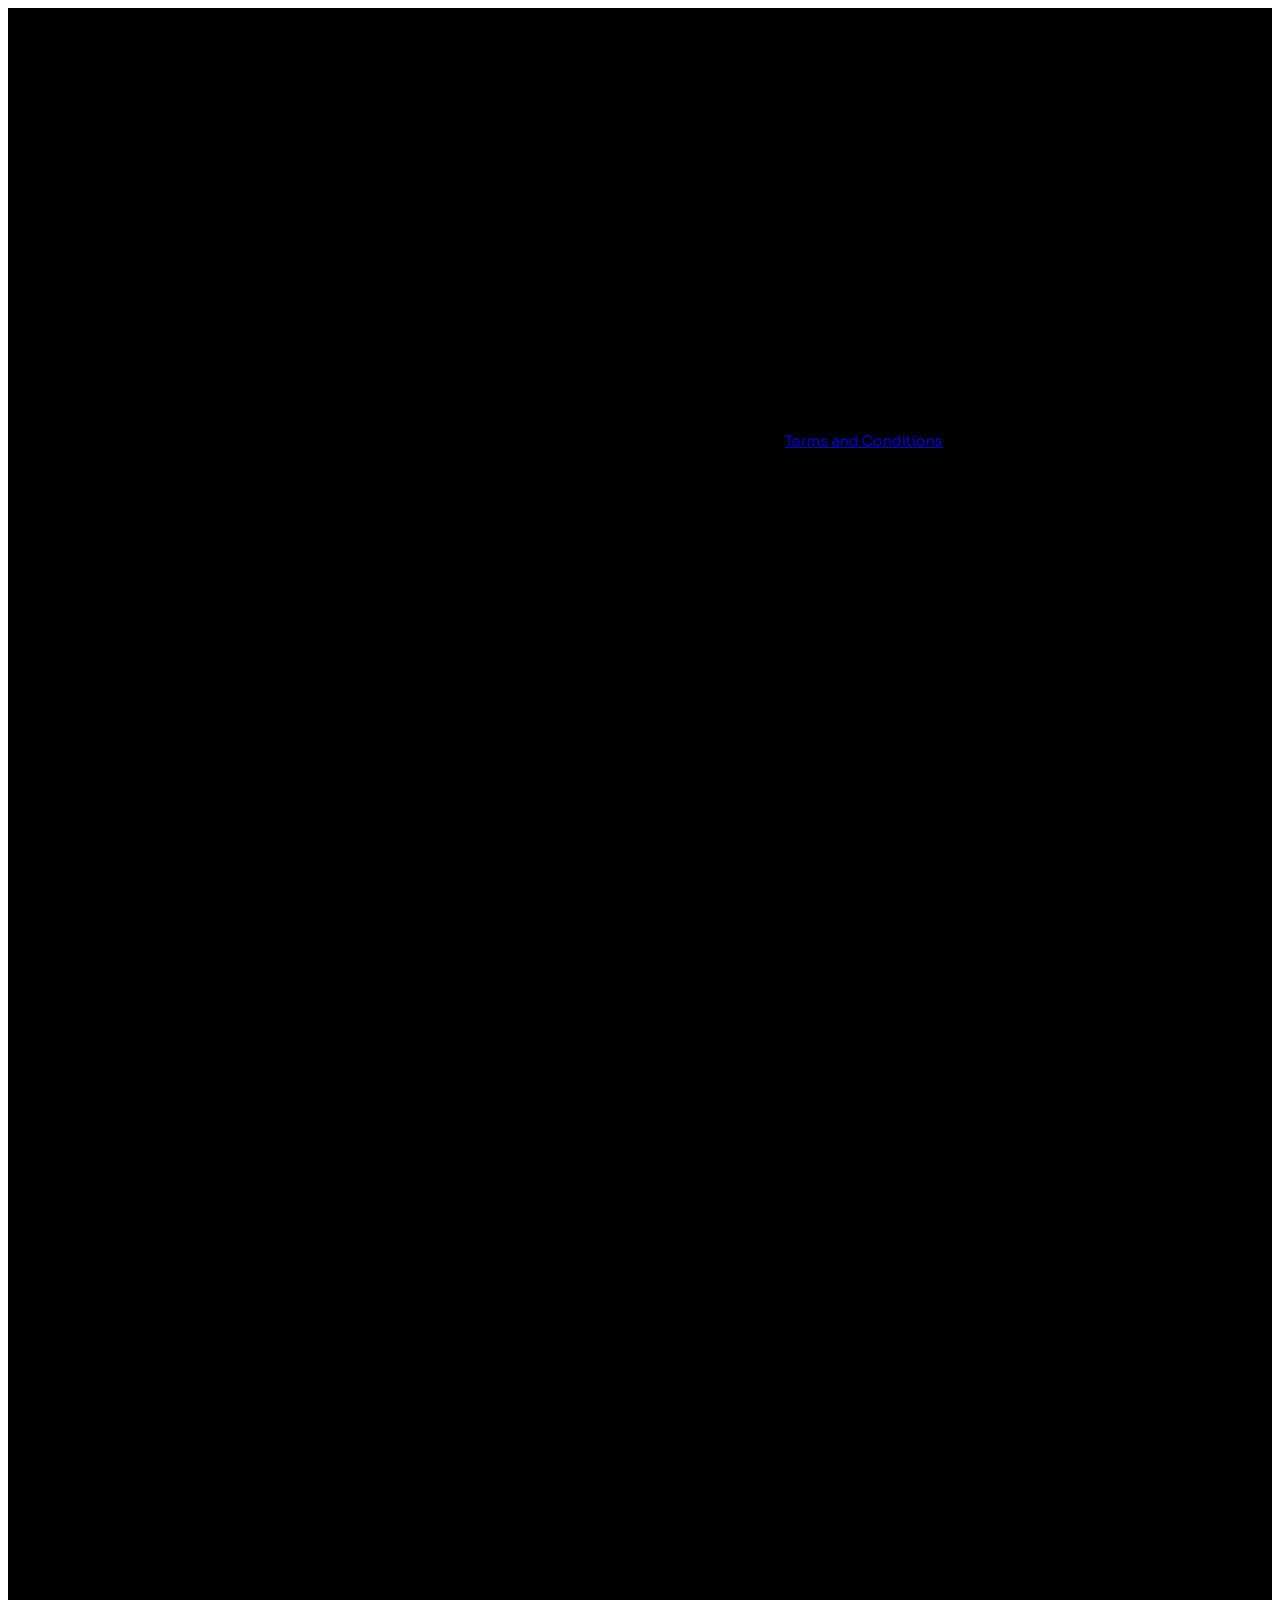
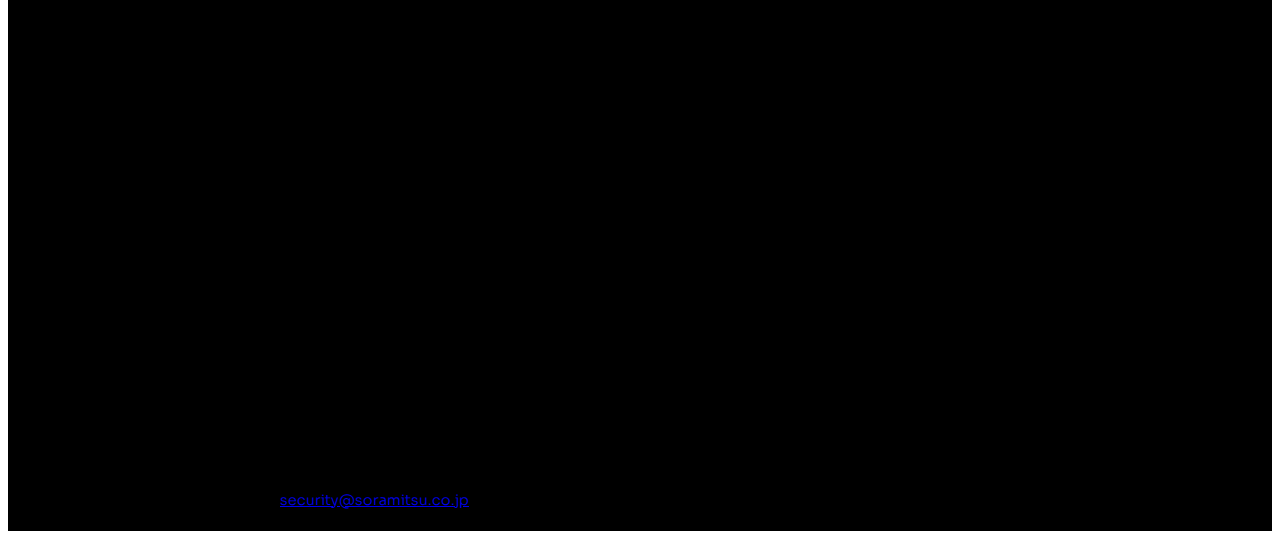
==== commit d641e380: "Update index.html" ====
--- a/privacy/index.html
+++ b/privacy/index.html
@@ -44,6 +44,7 @@
     <link rel="stylesheet" as="font" href="https://fonts.googleapis.com/css2?family=SORA:wght@100;200;300;400;500;600;700;800&family=Material+Icons&display=swap"/>
     <style>
 		.slides{font-family:'SORA',sans-serif;}
+	    	.container{background-color: #000;}
 		.copy {overflow: auto; max-width: 720px; margin: auto; overflow: auto; padding: .5em;}
 		h1, h2 {margin: 2em 0 .5em; font-size: 1.5em; font-weight: 700;}
 		p {font-size: .9em; font-weight: 300;}
@@ -65,7 +66,7 @@
 			  <p>This service is provided by Soramitsu at no cost and is intended for use as is. For the purposes of this Privacy Policy, 'we', 'us' and 'our' refers to Soramitsu, and 'you' refers to you, the user of the Services.</p>
 			  <p>This page is used to inform visitors regarding our policies with the collection, use, and disclosure of Personal Information if anyone decided to use our Service.</p>
 			  <p>If you choose to use our Service, then you agree to the collection and use of information in relation to this policy. We will not use or share your information with anyone except as described in this Privacy Policy.</p>
-			  <p>The terms used in this Privacy Policy have the same meanings as in our <a href="https://fearlesswallet.io/terms" target="_blank">Terms and Conditions</a>, which is accessible at Fearless Wallet unless otherwise defined in this Privacy Policy.</p>
+			  <p>The terms used in this Privacy Policy have the same meanings as in our <a href="https://fearlesswallet.io/terms">Terms and Conditions</a>, which is accessible at Fearless Wallet unless otherwise defined in this Privacy Policy.</p>
 			  <h2>Information Collection and Use</h2>
 			  <p>While using our Service, we are not requiring you to provide us any personally identifiable information.</p>
 			  <h2>Retention</h2>
--- a/css/custom.css
+++ b/css/custom.css
@@ -1,45 +1 @@
-.angled {
-  clip-path: 
-    polygon(
-      0% 10px,                 /* top left */
-      10px 0%,                 /* top left */
-      0% 0%, /*calc(100% - 20px) 0%,    /* top right */
-      100% 0%, /*100% 20px,               /* top right */
-      100% calc(100% - 10px),  /* bottom right */
-      calc(100% - 10px) 100%,  /* bottom right */
-      0% 100%, /*20px 100%,               /* bottom left */
-      0% 0% /*0 calc(100% - 20px)      /* bottom left */
-    );
-}
-a.pink:hover {
-	background: #fff!important;
-	color: #ff009a!important;
-}
-a.white:hover {
-	background: #9e00b5!important;
-	color: #fff!important;
-}
-a.link {
-	text-decoration: underline;
-	color: #ff009a;
-}
-
-
-
-.mobile-hidden {
-		display: block;
-	}
-
-@media screen and (max-width: 767px) {
-	
-	.mobile-hidden {
-		display: none;
-	}
-	.mobile-medium {
-		font-size: 0.87em!important;
-	}
-	.mobile-logo {
-		width: 200px!important;
-	}
-	
-}+.angled{clip-path:polygon(0 10px,10px 0,0 0,100% 0,100% calc(100% - 10px),calc(100% - 10px) 100%,0 100%,0 0)}a.pink:hover{background:#fff!important;color:#ff009a!important}a.purple:hover{background:#fff!important;color:#c70ce3!important}a.white:hover{background:#9e00b5!important;color:#fff!important}a.link{text-decoration:underline;color:#ff009a}.mobile-hidden{display:block}@media screen and (max-width:767px){.mobile-hidden{display:none}.mobile-medium{font-size:.87em!important}.mobile-logo{width:200px!important}}
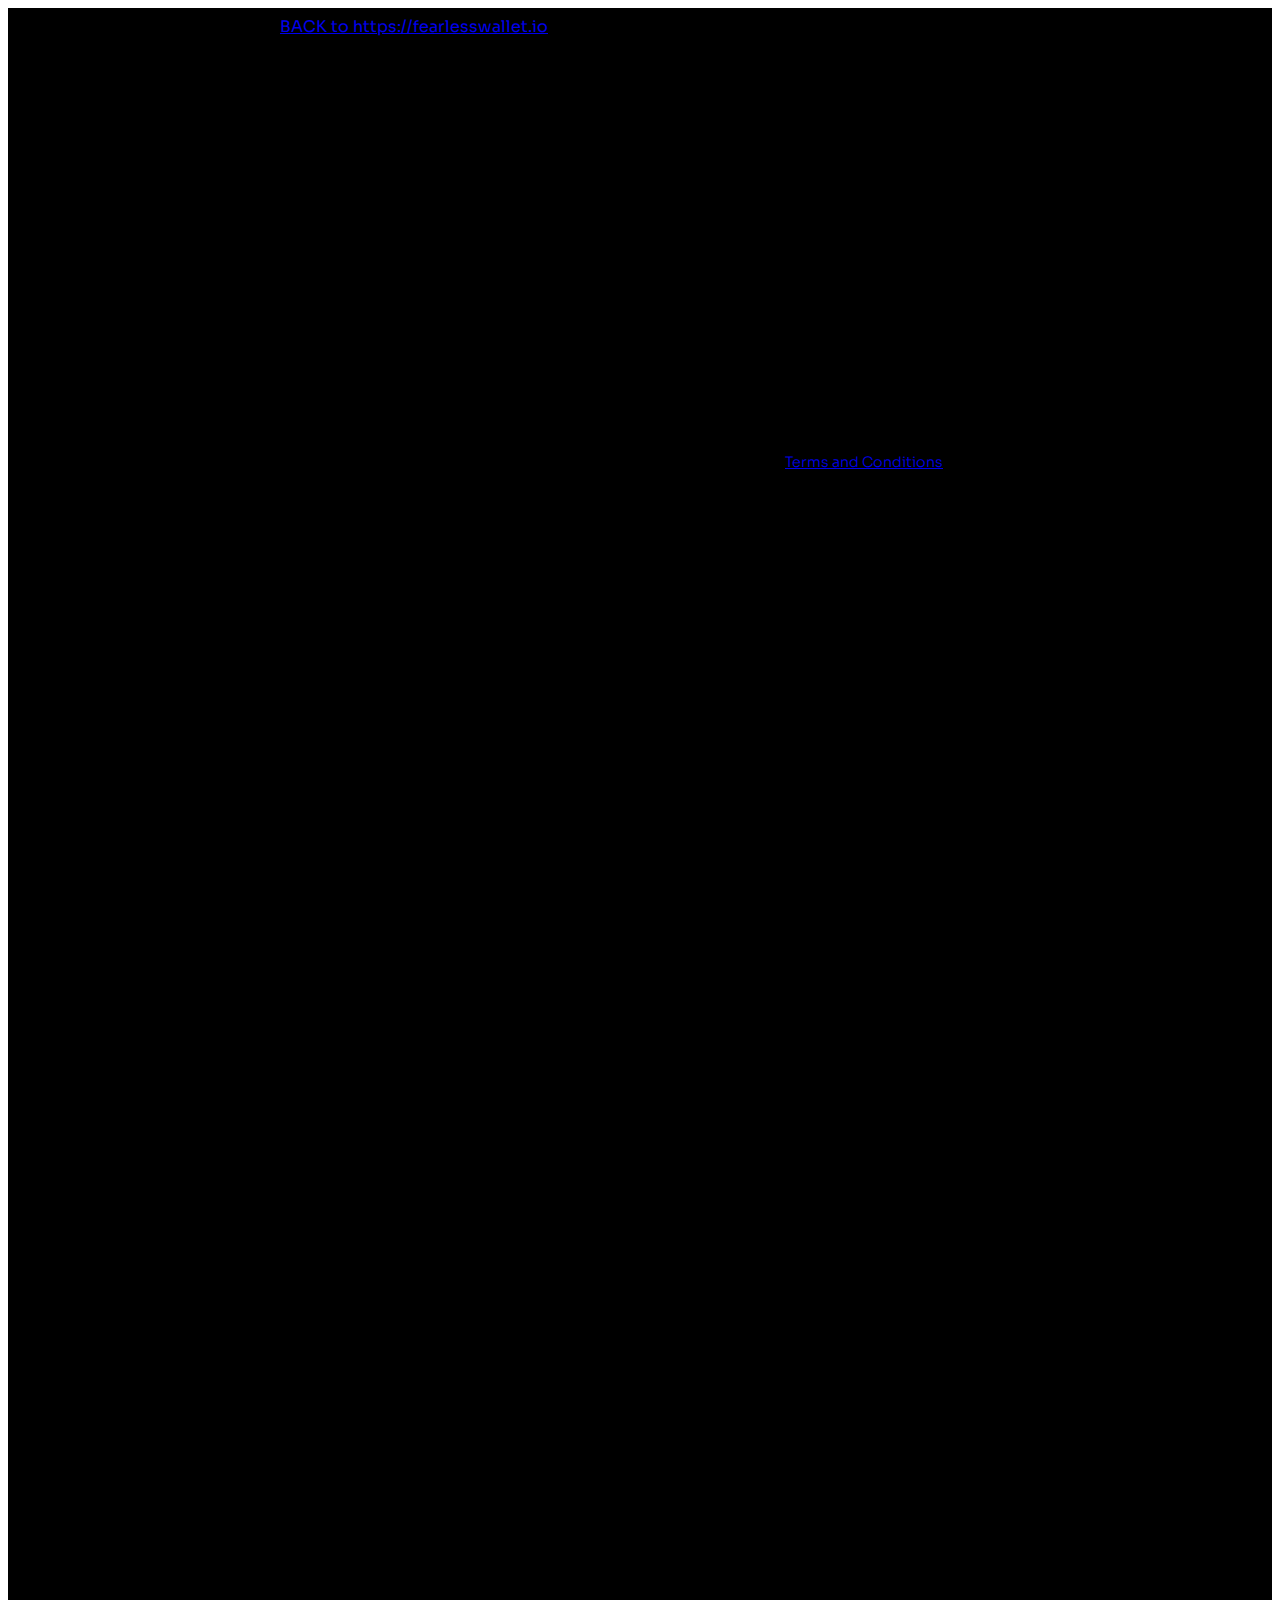
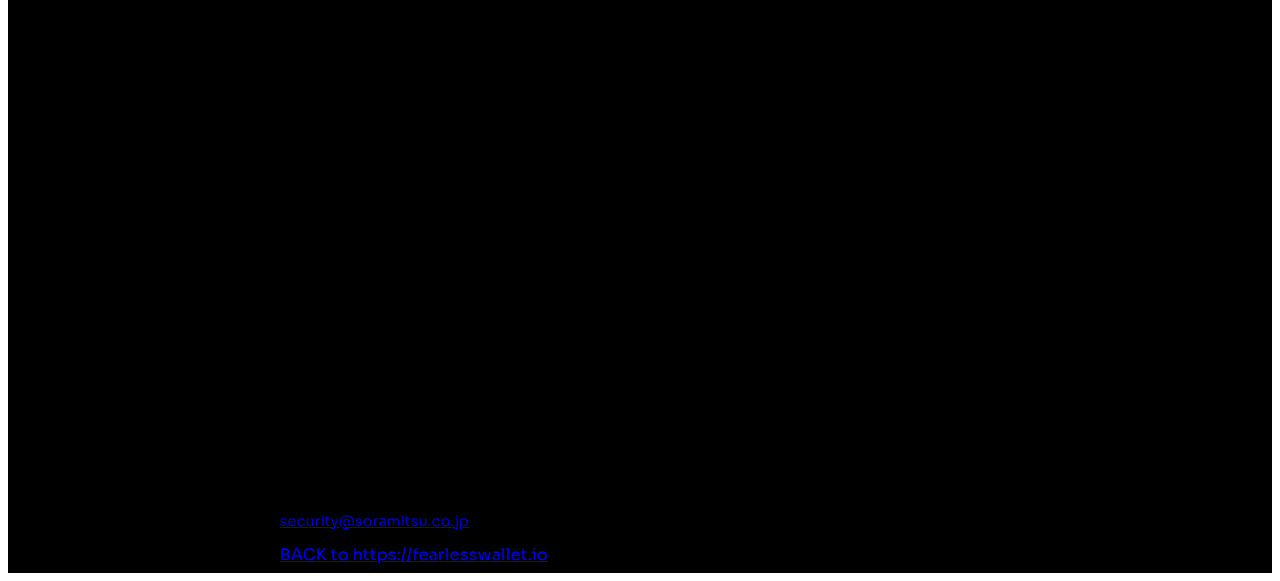
==== commit 28ca35b5: "Update index.html" ====
--- a/privacy/index.html
+++ b/privacy/index.html
@@ -60,6 +60,7 @@
     <div class="container">
       <div class="wrap">
 		  <div class="ae-0 copy">
+			  <a href="https://fearlesswallet.io">BACK to https://fearlesswallet.io</a>
 			  <h1>PRIVACY POLICY</h1>
 			  <p>Effective Date: 2020-11-23</p>
 			  <p>The Fearless Wallet app is built as an app by Soramitsu, a company incorporated under the Japanese law, with a head office registered at Jingumae Tower Building, Jingumae 1-5-8, Shibuya-ku, Tokyo 1500001, Japan. For users in the European Economic Area (EEA), Soramitsu is represented by its Switzerland entity, Soramitsu Helvetia AG, a company incorporated under the Switzerland law, with an office registered at Dammstrasse 16, 6300 Zug, Swizerland.</p>
@@ -88,6 +89,7 @@
 			  <p>We may update our Privacy Policy from time to time. But when we do, we'll let you know one way or another. Sometimes, we'll let you know by revising the date at the top of the Privacy Policy that's available on our website and mobile application. Other times, we may provide you with an in-app notification.</p>
 			  <h2>Contact Us</h2>
 			  <p>If you have any questions or suggestions about our Privacy Policy, do not hesitate to contact us at <a href="mailto:security@soramitsu.co.jp">security@soramitsu.co.jp</a>.</p>
+			  <a href="https://fearlesswallet.io">BACK to https://fearlesswallet.io</a>
 		  </div>
 		</div>
 	  </div>
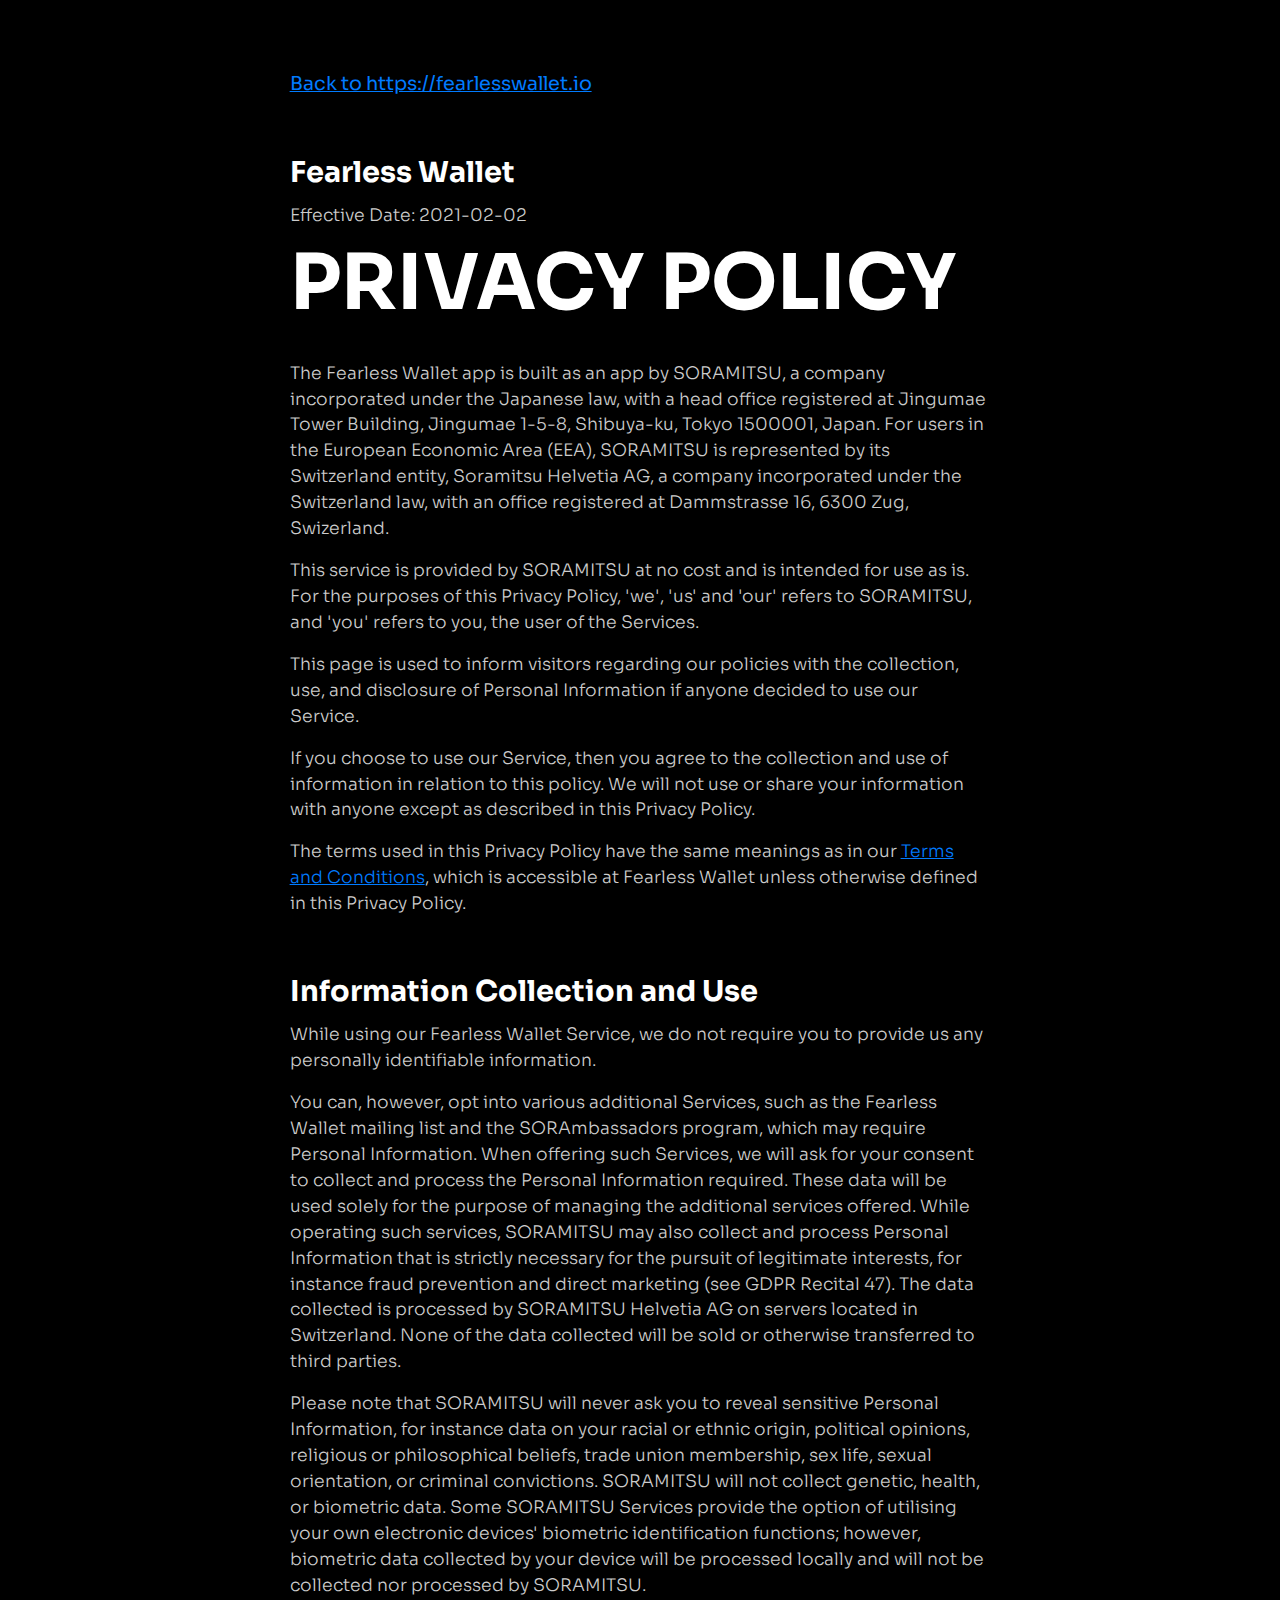
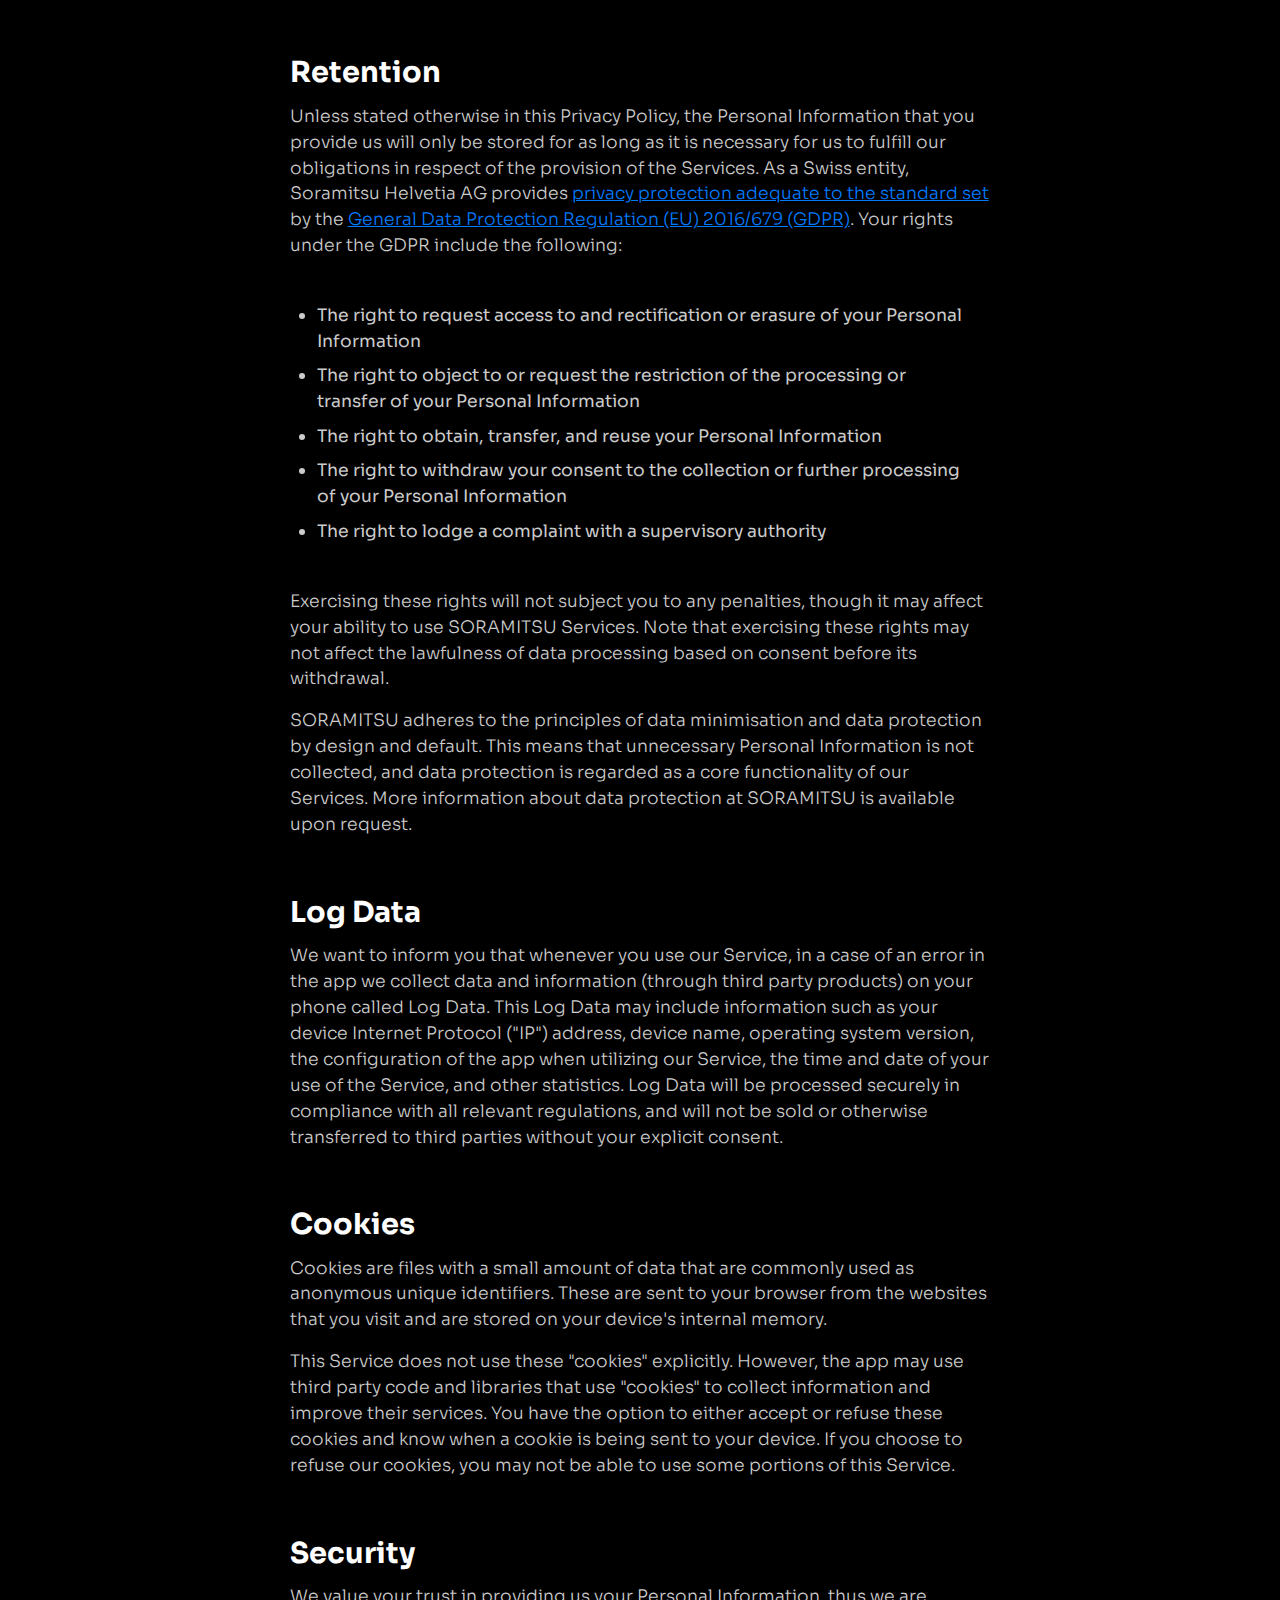
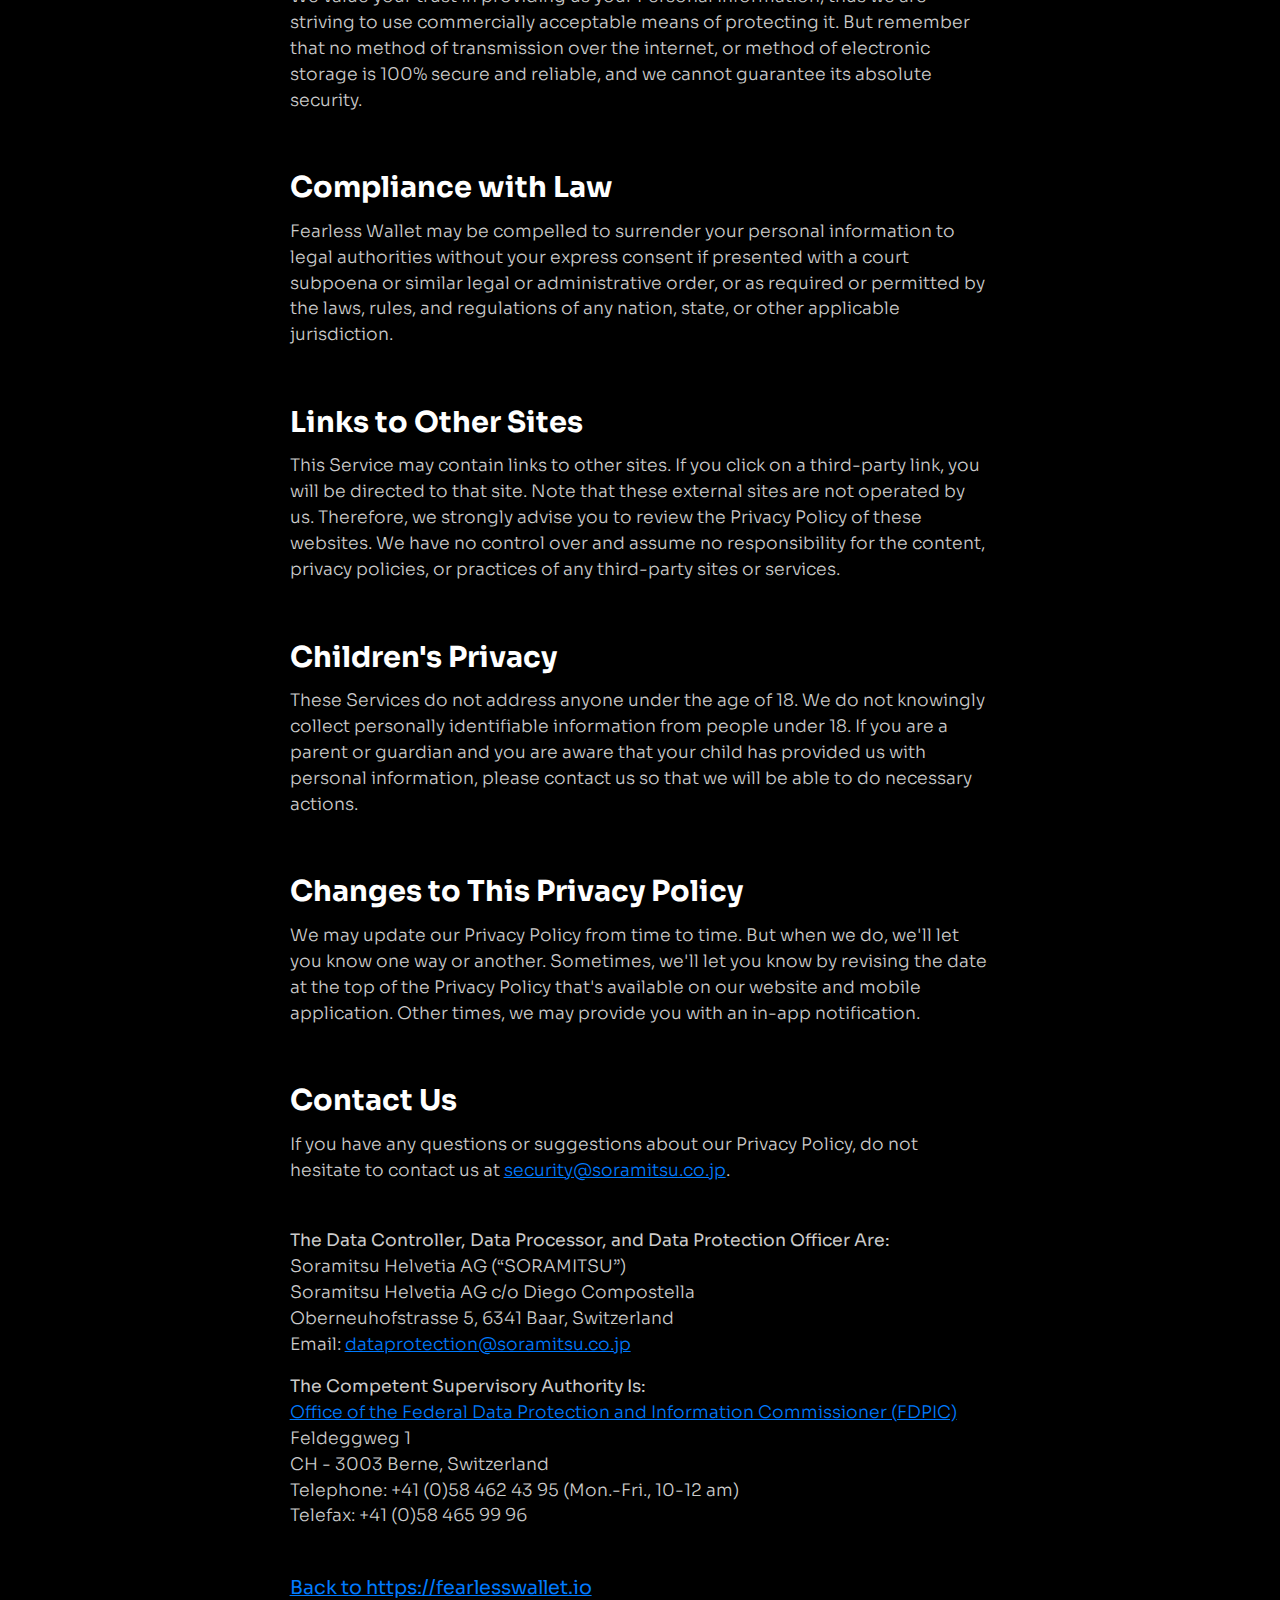
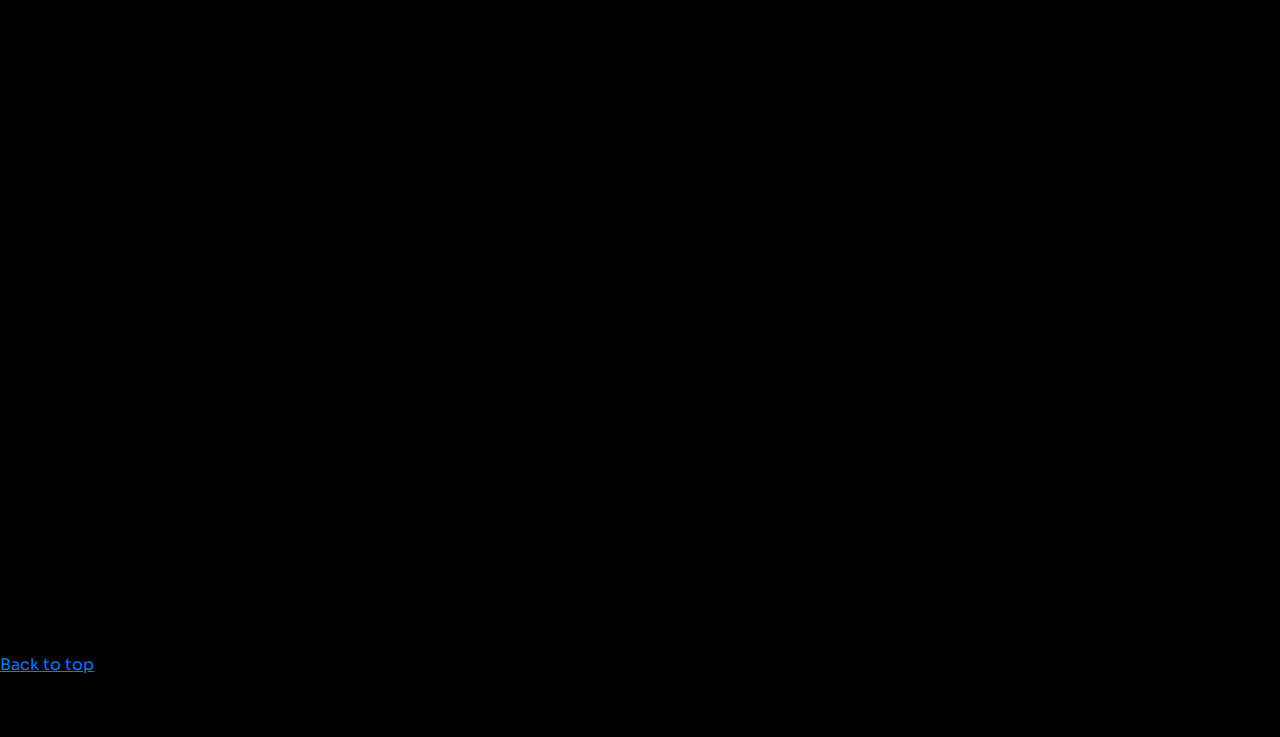
==== commit d3f03786: "Update index.html" ====
--- a/privacy/index.html
+++ b/privacy/index.html
@@ -14,16 +14,16 @@
 	<meta name="theme-color" content="#ffffff">
 	
     <base href="https://fearlesswallet.io/">
-    <title>Fearless Wallet for the Decentralized Future on the Kusama Network</title>
+	<title>Fearless Wallet — The DeFi Wallet for the Future</title>
 	
-	<meta name="title" property="title" content="Fearless Wallet for the Decentralized Future on the Kusama Network" />
-	<meta name="description" property="description" content="Fearless is a mobile wallet for the Kusama network with support on iOS and Android platforms, the best user experience, fast performance, and secure storage." />
-	<meta name="keywords" content="Fearless, Wallet, Kusama, Network, Decentralized, Future, Soramitsu, Polkadot, Polkaswap">
-	<meta name="author" content="Soramitsu">
+	<meta name="title" property="title" content="Fearless Wallet — The DeFi Wallet for the Future" />
+	<meta name="description" property="description" content="A mobile wallet designed for the DeFi future on the Kusama and Polkadot networks. iOS and Android, the best UX, fast performance, and secure accounts storage." />
+	<meta name="keywords" content="Fearless, Wallet, DeFi, Kusama, Polkadot, Network, Decentralized, Future, SORAMITSU, Polkaswap">
+	<meta name="author" content="SORAMITSU">
 	
 	<meta property="og:site_name" content="Fearless Wallet" />
-	<meta property="og:title" content="Fearless Wallet for the Decentralized Future on the Kusama Network" />
-	<meta property="og:description" content="Fearless is a mobile wallet for the Kusama network with support on iOS and Android platforms, the best user experience, fast performance, and secure storage." />
+	<meta property="og:title" content="Fearless Wallet — The DeFi Wallet for the Future" />
+	<meta property="og:description" content="A mobile wallet designed for the DeFi future on the Kusama and Polkadot networks. iOS and Android, the best UX, fast performance, and secure accounts storage." />
 	<meta property="og:url" content="https://fearlesswallet.io/" />
 	<meta property="og:type" content="website" />
 	<meta property="og:image" content="https://fearlesswallet.io/fearless-share-image.jpg" />
@@ -31,72 +31,113 @@
 	<meta property="og:image:width" content="1280" />
 	<meta property="og:image:height" content="640" />
 	
-	<meta name="twitter:title" content="Fearless Wallet for the Decentralized Future on the Kusama Network" />
+	<meta name="twitter:title" content="Fearless Wallet — The DeFi Wallet for the Future" />
 	<meta name="twitter:card" content="summary_large_image" />
 	<meta name="twitter:image" content="https://fearlesswallet.io/fearless-share-image.jpg" />
 	<meta name="twitter:site" content="@fearlesswallet" />
-    <meta name="twitter:description" content="Fearless is a mobile wallet for the Kusama network with support on iOS and Android platforms, the best user experience, fast performance, and secure storage." />
+    <meta name="twitter:description" content="A mobile wallet designed for the DeFi future on the Kusama and Polkadot networks. iOS and Android, the best UX, fast performance, and secure accounts storage." />
 	
 	<link rel="canonical" href="https://fearlesswallet.io/" />
     <link rel="preconnect" href="https://fonts.gstatic.com/" crossorigin>
-    <link href="/css/slides.min.css?2" rel="stylesheet" type="text/css">
-	<link href="/css/custom.css?6" rel="stylesheet" type="text/css">
-    <link rel="stylesheet" as="font" href="https://fonts.googleapis.com/css2?family=SORA:wght@100;200;300;400;500;600;700;800&family=Material+Icons&display=swap"/>
+    <link rel="stylesheet" as="font" href="https://fonts.googleapis.com/css2?family=Sora:wght@100;200;300;400;500;600;700;800&family=Material+Icons&display=swap"/>
+	
+	<link rel="stylesheet" href="https://stackpath.bootstrapcdn.com/bootstrap/4.5.2/css/bootstrap.min.css" integrity="sha384-JcKb8q3iqJ61gNV9KGb8thSsNjpSL0n8PARn9HuZOnIxN0hoP+VmmDGMN5t9UJ0Z" crossorigin="anonymous">
+	<link href="https://unpkg.com/aos@2.3.4/dist/aos.css" rel="stylesheet">
+	<link rel="stylesheet" href="https://cdnjs.cloudflare.com/ajax/libs/font-awesome/5.13.0/css/all.min.css">
+	<link href="css/style.css?6" rel="stylesheet" />
+	
     <style>
-		.slides{font-family:'SORA',sans-serif;}
-	    	.container{background-color: #000;}
-		.copy {overflow: auto; max-width: 720px; margin: auto; overflow: auto; padding: .5em;}
-		h1, h2 {margin: 2em 0 .5em; font-size: 1.5em; font-weight: 700;}
+		*{font-family:'Sora'}
+	    body{background-color: #000; padding: 60px 0;}
+		.copy {max-width: 720px; margin: auto; padding: .5em; color: #ccc; font-size: 1.2em; line-height: 1.5;}
+		h1, h2, p.h1 {margin: 2em 0 .5em; font-size: 1.5em; font-weight: 700; color: #fff; line-height: 1.15;}
+		h1 {font-size: 4em; line-height: 1; margin-top: 0;}
 		p {font-size: .9em; font-weight: 300;}
-	    	a {text-decoration: underline;}
+	    a {text-decoration: underline;}
+		ul {padding: 1em;}
+		li {margin: .5em; font-size: .9em;}
 	</style>
 	
 </head>
 
-<body class="slides stack animated noPreload">
+<body>
 	
-<section class="slide fade-0 kenBurns">
-  <div class="content">
-    <div class="container">
-      <div class="wrap">
-		  <div class="ae-0 copy">
-			  <a href="https://fearlesswallet.io">BACK to https://fearlesswallet.io</a>
-			  <h1>PRIVACY POLICY</h1>
-			  <p>Effective Date: 2020-11-23</p>
-			  <p>The Fearless Wallet app is built as an app by Soramitsu, a company incorporated under the Japanese law, with a head office registered at Jingumae Tower Building, Jingumae 1-5-8, Shibuya-ku, Tokyo 1500001, Japan. For users in the European Economic Area (EEA), Soramitsu is represented by its Switzerland entity, Soramitsu Helvetia AG, a company incorporated under the Switzerland law, with an office registered at Dammstrasse 16, 6300 Zug, Swizerland.</p>
-			  <p>This service is provided by Soramitsu at no cost and is intended for use as is. For the purposes of this Privacy Policy, 'we', 'us' and 'our' refers to Soramitsu, and 'you' refers to you, the user of the Services.</p>
-			  <p>This page is used to inform visitors regarding our policies with the collection, use, and disclosure of Personal Information if anyone decided to use our Service.</p>
-			  <p>If you choose to use our Service, then you agree to the collection and use of information in relation to this policy. We will not use or share your information with anyone except as described in this Privacy Policy.</p>
-			  <p>The terms used in this Privacy Policy have the same meanings as in our <a href="https://fearlesswallet.io/terms">Terms and Conditions</a>, which is accessible at Fearless Wallet unless otherwise defined in this Privacy Policy.</p>
-			  <h2>Information Collection and Use</h2>
-			  <p>While using our Service, we are not requiring you to provide us any personally identifiable information.</p>
-			  <h2>Retention</h2>
-			  <p>Unless stated otherwise in this Privacy Policy, the personal data that you provide us will only be stored for as long as it is necessary for us to fulfill our obligations in respect of the provision of the Services.</p>
-			  <h2>Log Data</h2>
-			  <p>We want to inform you that whenever you use our Service, in a case of an error in the app we collect data and information (through third party products) on your phone called Log Data. This Log Data may include information such as your device Internet Protocol ("IP") address, device name, operating system version, the configuration of the app when utilizing our Service, the time and date of your use of the Service, and other statistics.</p>
-			  <h2>Cookies</h2>
-			  <p>Cookies are files with a small amount of data that are commonly used as anonymous unique identifiers. These are sent to your browser from the websites that you visit and are stored on your device's internal memory.</p>
-			  <p>This Service does not use these "cookies" explicitly. However, the app may use third party code and libraries that use "cookies" to collect information and improve their services. You have the option to either accept or refuse these cookies and know when a cookie is being sent to your device. If you choose to refuse our cookies, you may not be able to use some portions of this Service.</p>
-			  <h2>Security</h2>
-			  <p>We value your trust in providing us your Personal Information, thus we are striving to use commercially acceptable means of protecting it. But remember that no method of transmission over the internet, or method of electronic storage is 100% secure and reliable, and we cannot guarantee its absolute security.</p>
-			  <h2>Compliance with law</h2>
-			  <p>Fearless Wallet may be compelled to surrender your personal information to legal authorities without your express consent if presented with a court subpoena or similar legal or administrative order, or as required or permitted by the laws, rules, and regulations of any nation, state, or other applicable jurisdiction.</p>
-			  <h2>Links to Other Sites</h2>
-			  <p>This Service may contain links to other sites. If you click on a third-party link, you will be directed to that site. Note that these external sites are not operated by us. Therefore, we strongly advise you to review the Privacy Policy of these websites. We have no control over and assume no responsibility for the content, privacy policies, or practices of any third-party sites or services.</p>
-			  <h2>Children's Privacy</h2>
-			  <p>These Services do not address anyone under the age of 18. We do not knowingly collect personally identifiable information from people under 18. If you are a parent or guardian and you are aware that your child has provided us with personal information, please contact us so that we will be able to do necessary actions.</p>
-			  <h2>Changes to This Privacy Policy</h2>
-			  <p>We may update our Privacy Policy from time to time. But when we do, we'll let you know one way or another. Sometimes, we'll let you know by revising the date at the top of the Privacy Policy that's available on our website and mobile application. Other times, we may provide you with an in-app notification.</p>
-			  <h2>Contact Us</h2>
-			  <p>If you have any questions or suggestions about our Privacy Policy, do not hesitate to contact us at <a href="mailto:security@soramitsu.co.jp">security@soramitsu.co.jp</a>.</p>
-			  <a href="https://fearlesswallet.io">BACK to https://fearlesswallet.io</a>
-		  </div>
-		</div>
-	  </div>
-	</div>
-</section>
-<script src="https://ajax.googleapis.com/ajax/libs/jquery/3.5.1/jquery.min.js"></script>
-<script src="/js/slides.min.js?2" type="text/javascript"></script>
-<script src="/js/custom.js?3" type="text/javascript"></script>
+<div class="copy">
+	
+	<a href="https://fearlesswallet.io">Back to https://fearlesswallet.io</a>
+	<br>
+	<p class="h1">Fearless Wallet</p>
+	<p>Effective Date: 2021-02-02</p>
+	<h1>PRIVACY POLICY</h1>
+	<p>The Fearless Wallet app is built as an app by SORAMITSU, a company incorporated under the Japanese law, with a head office registered at Jingumae Tower Building, Jingumae 1-5-8, Shibuya-ku, Tokyo 1500001, Japan. For users in the European Economic Area (EEA), SORAMITSU is represented by its Switzerland entity, Soramitsu Helvetia AG, a company incorporated under the Switzerland law, with an office registered at Dammstrasse 16, 6300 Zug, Swizerland.</p>
+	<p>This service is provided by SORAMITSU at no cost and is intended for use as is. For the purposes of this Privacy Policy, 'we', 'us' and 'our' refers to SORAMITSU, and 'you' refers to you, the user of the Services.</p>
+	<p>This page is used to inform visitors regarding our policies with the collection, use, and disclosure of Personal Information if anyone decided to use our Service.</p>
+	<p>If you choose to use our Service, then you agree to the collection and use of information in relation to this policy. We will not use or share your information with anyone except as described in this Privacy Policy.</p>
+	<p>The terms used in this Privacy Policy have the same meanings as in our <a href="https://fearlesswallet.io/terms">Terms and Conditions</a>, which is accessible at Fearless Wallet unless otherwise defined in this Privacy Policy.</p>
+	<h2>Information Collection and Use</h2>
+	<p>While using our Fearless Wallet Service, we do not require you to provide us any personally identifiable information.</p>
+	<p>You can, however, opt into various additional Services, such as the Fearless Wallet mailing list and the SORAmbassadors program, which may require Personal Information. When offering such Services, we will ask for your consent to collect and process the Personal Information required. These data will be used solely for the purpose of managing the additional services offered. While operating such services, SORAMITSU may also collect and process Personal Information that is strictly necessary for the pursuit of legitimate interests, for instance fraud prevention and direct marketing (see GDPR Recital 47). The data collected is processed by SORAMITSU Helvetia AG on servers located in Switzerland. None of the data collected will be sold or otherwise transferred to third parties.</p>
+	<p>Please note that SORAMITSU will never ask you to reveal sensitive Personal Information, for instance data on your racial or ethnic origin, political opinions, religious or philosophical beliefs, trade union membership, sex life, sexual orientation, or criminal convictions. SORAMITSU will not collect genetic, health, or biometric data. Some SORAMITSU Services provide the option of utilising your own electronic devices' biometric identification functions; however, biometric data collected by your device will be processed locally and will not be collected nor processed by SORAMITSU.</p>
+	<h2>Retention</h2>
+	<p>Unless stated otherwise in this Privacy Policy, the Personal Information that you provide us will only be stored for as long as it is necessary for us to fulfill our obligations in respect of the provision of the Services. As a Swiss entity, Soramitsu Helvetia AG provides <a href="https://eur-lex.europa.eu/legal-content/EN/TXT/?uri=CELEX%3A32000D0518" target="_blank">privacy protection adequate to the standard set</a> by the <a href="https://eur-lex.europa.eu/eli/reg/2016/679/oj" target="_blank">General Data Protection Regulation (EU) 2016/679 (GDPR)</a>. Your rights under the GDPR include the following:</p>
+	<ul>
+		<li>The right to request access to and rectification or erasure of your Personal Information</li>
+		<li>The right to object to or request the restriction of the processing or transfer of your Personal Information</li>
+		<li>The right to obtain, transfer, and reuse your Personal Information</li>
+		<li>The right to withdraw your consent to the collection or further processing of your Personal Information</li>
+		<li>The right to lodge a complaint with a supervisory authority</li>
+	</ul>
+	<p>Exercising these rights will not subject you to any penalties, though it may affect your ability to use SORAMITSU Services. Note that exercising these rights may not affect the lawfulness of data processing based on consent before its withdrawal.</p>
+	<p>SORAMITSU adheres to the principles of data minimisation and data protection by design and default. This means that unnecessary Personal Information is not collected, and data protection is regarded as a core functionality of our Services. More information about data protection at SORAMITSU is available upon request.</p>
+	<h2>Log Data</h2>
+	<p>We want to inform you that whenever you use our Service, in a case of an error in the app we collect data and information (through third party products) on your phone called Log Data. This Log Data may include information such as your device Internet Protocol ("IP") address, device name, operating system version, the configuration of the app when utilizing our Service, the time and date of your use of the Service, and other statistics. Log Data will be processed securely in compliance with all relevant regulations, and will not be sold or otherwise transferred to third parties without your explicit consent.</p>
+	<h2>Cookies</h2>
+	<p>Cookies are files with a small amount of data that are commonly used as anonymous unique identifiers. These are sent to your browser from the websites that you visit and are stored on your device's internal memory.</p>
+	<p>This Service does not use these "cookies" explicitly. However, the app may use third party code and libraries that use "cookies" to collect information and improve their services. You have the option to either accept or refuse these cookies and know when a cookie is being sent to your device. If you choose to refuse our cookies, you may not be able to use some portions of this Service.</p>
+	<h2>Security</h2>
+	<p>We value your trust in providing us your Personal Information, thus we are striving to use commercially acceptable means of protecting it. But remember that no method of transmission over the internet, or method of electronic storage is 100% secure and reliable, and we cannot guarantee its absolute security.</p>
+	<h2>Compliance with Law</h2>
+	<p>Fearless Wallet may be compelled to surrender your personal information to legal authorities without your express consent if presented with a court subpoena or similar legal or administrative order, or as required or permitted by the laws, rules, and regulations of any nation, state, or other applicable jurisdiction.</p>
+	<h2>Links to Other Sites</h2>
+	<p>This Service may contain links to other sites. If you click on a third-party link, you will be directed to that site. Note that these external sites are not operated by us. Therefore, we strongly advise you to review the Privacy Policy of these websites. We have no control over and assume no responsibility for the content, privacy policies, or practices of any third-party sites or services.</p>
+	<h2>Children's Privacy</h2>
+	<p>These Services do not address anyone under the age of 18. We do not knowingly collect personally identifiable information from people under 18. If you are a parent or guardian and you are aware that your child has provided us with personal information, please contact us so that we will be able to do necessary actions.</p>
+	<h2>Changes to This Privacy Policy</h2>
+	<p>We may update our Privacy Policy from time to time. But when we do, we'll let you know one way or another. Sometimes, we'll let you know by revising the date at the top of the Privacy Policy that's available on our website and mobile application. Other times, we may provide you with an in-app notification.</p>
+	<h2>Contact Us</h2>
+	<p>If you have any questions or suggestions about our Privacy Policy, do not hesitate to contact us at <a href="mailto:security@soramitsu.co.jp">security@soramitsu.co.jp</a>.</p>
+	<br>
+	<p><strong>The Data Controller, Data Processor, and Data Protection Officer Are:</strong><br>
+	Soramitsu Helvetia AG (“SORAMITSU”)<br>
+	Soramitsu Helvetia AG c/o Diego Compostella<br>
+	Oberneuhofstrasse 5, 6341 Baar, Switzerland<br>
+	Email: <a href="mailto:dataprotection@soramitsu.co.jp">dataprotection@soramitsu.co.jp</a><br>
+	</p>
+	<p><strong>The Competent Supervisory Authority Is:</strong><br>
+	<a href="https://www.edoeb.admin.ch/edoeb/en/home.html" target="_blank">Office of the Federal Data Protection and Information Commissioner (FDPIC)</a><br>
+	Feldeggweg 1<br>
+	CH - 3003 Berne, Switzerland<br>
+	Telephone: +41 (0)58 462 43 95 (Mon.-Fri., 10-12 am)<br>
+	Telefax: +41 (0)58 465 99 96<br>
+	</p>
+	
+	<br>
+	<a href="https://fearlesswallet.io">Back to https://fearlesswallet.io</a>
+	
+</div>
+
+<!-- back to top -->
+<a class="top-link hide" href="" id="js-top">
+	<svg xmlns="http://www.w3.org/2000/svg" viewBox="0 0 12 6"><path d="M12 6H0l6-6z"/></svg>
+	<span class="screen-reader-text">Back to top</span>
+</a>
+
+<script src="https://stackpath.bootstrapcdn.com/bootstrap/4.5.2/js/bootstrap.bundle.min.js"></script> 
+<!--script src="https://cdn.jsdelivr.net/gh/fancyapps/fancybox@3.5.7/dist/jquery.fancybox.min.js"></script-->
+<!--script type="text/javascript" src="https://cdn.jsdelivr.net/npm/slick-carousel@1.8.1/slick/slick.min.js"></script-->
+<script src="https://unpkg.com/aos@2.3.4/dist/aos.js"></script>
+<script src="js/jquery.maskedinput.min.js"></script>
+<script src="js/script.js?4"></script>
+
 </body>
 </html>
